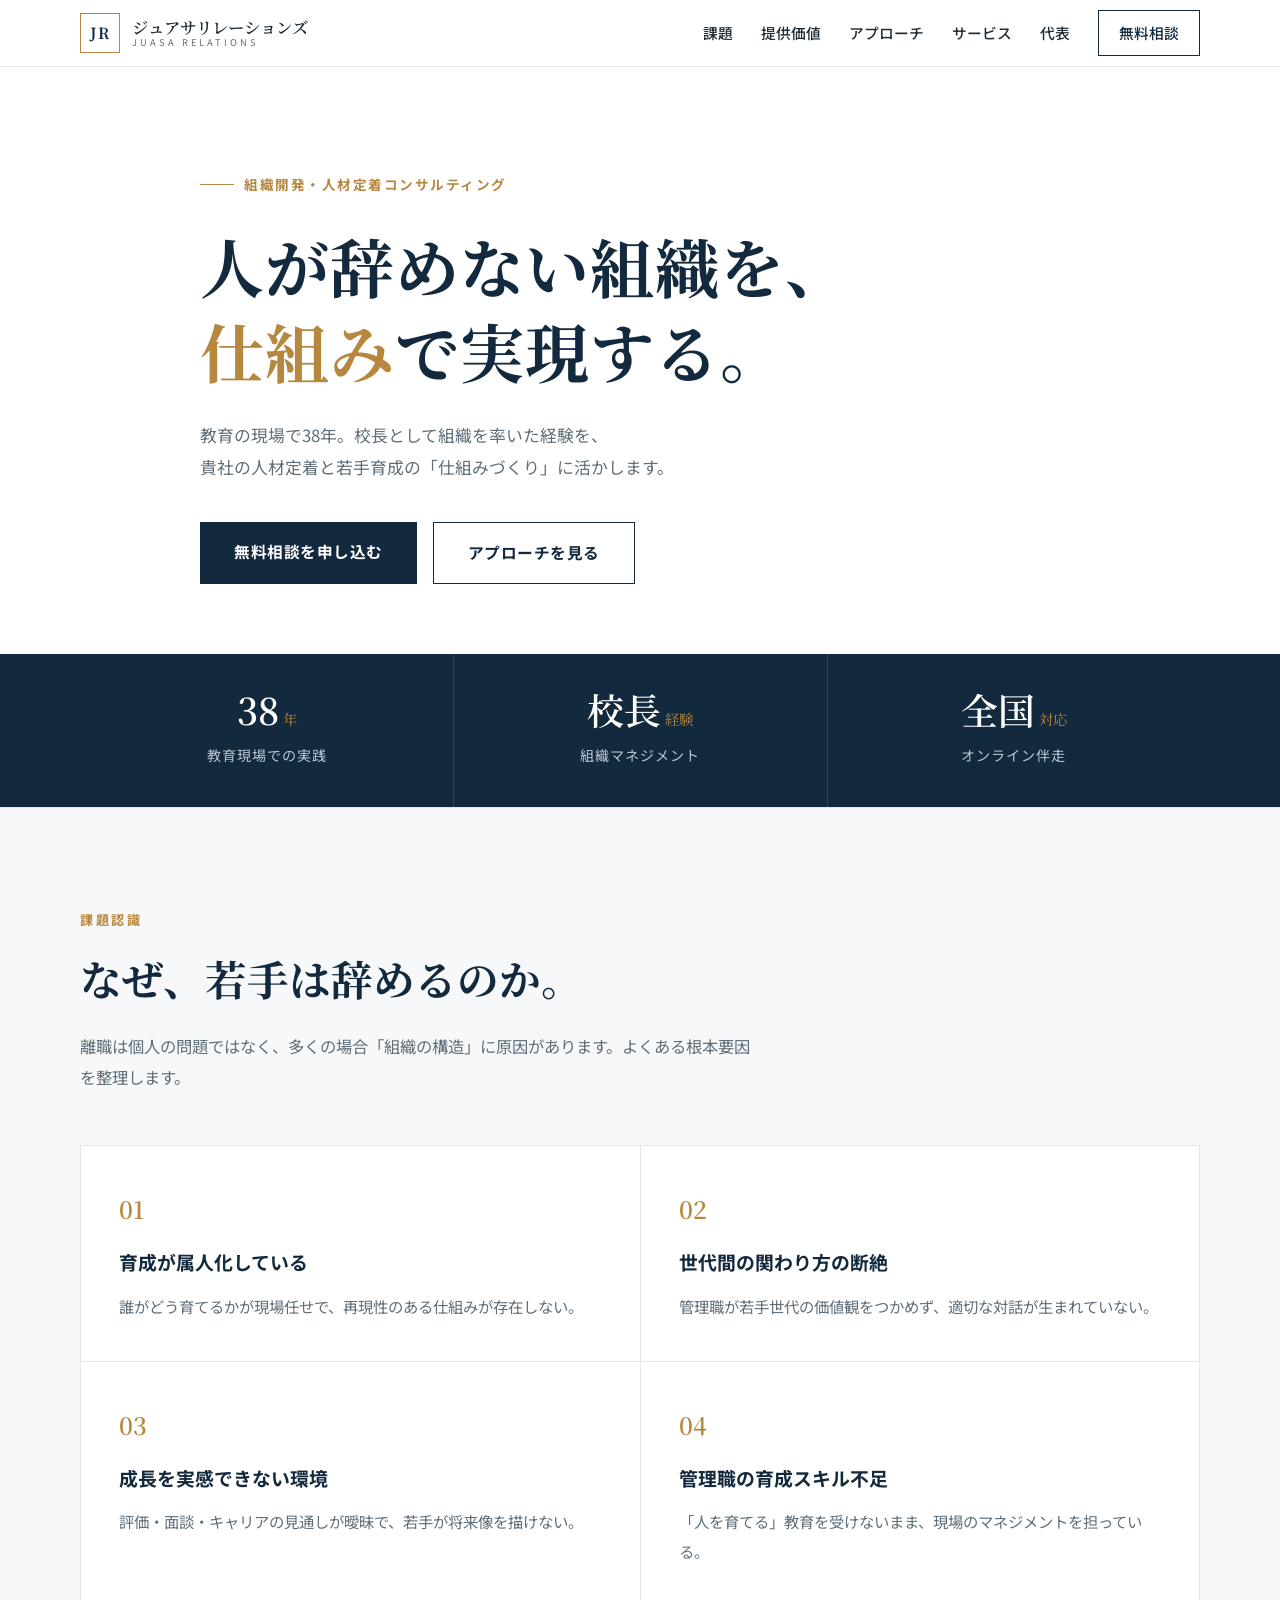
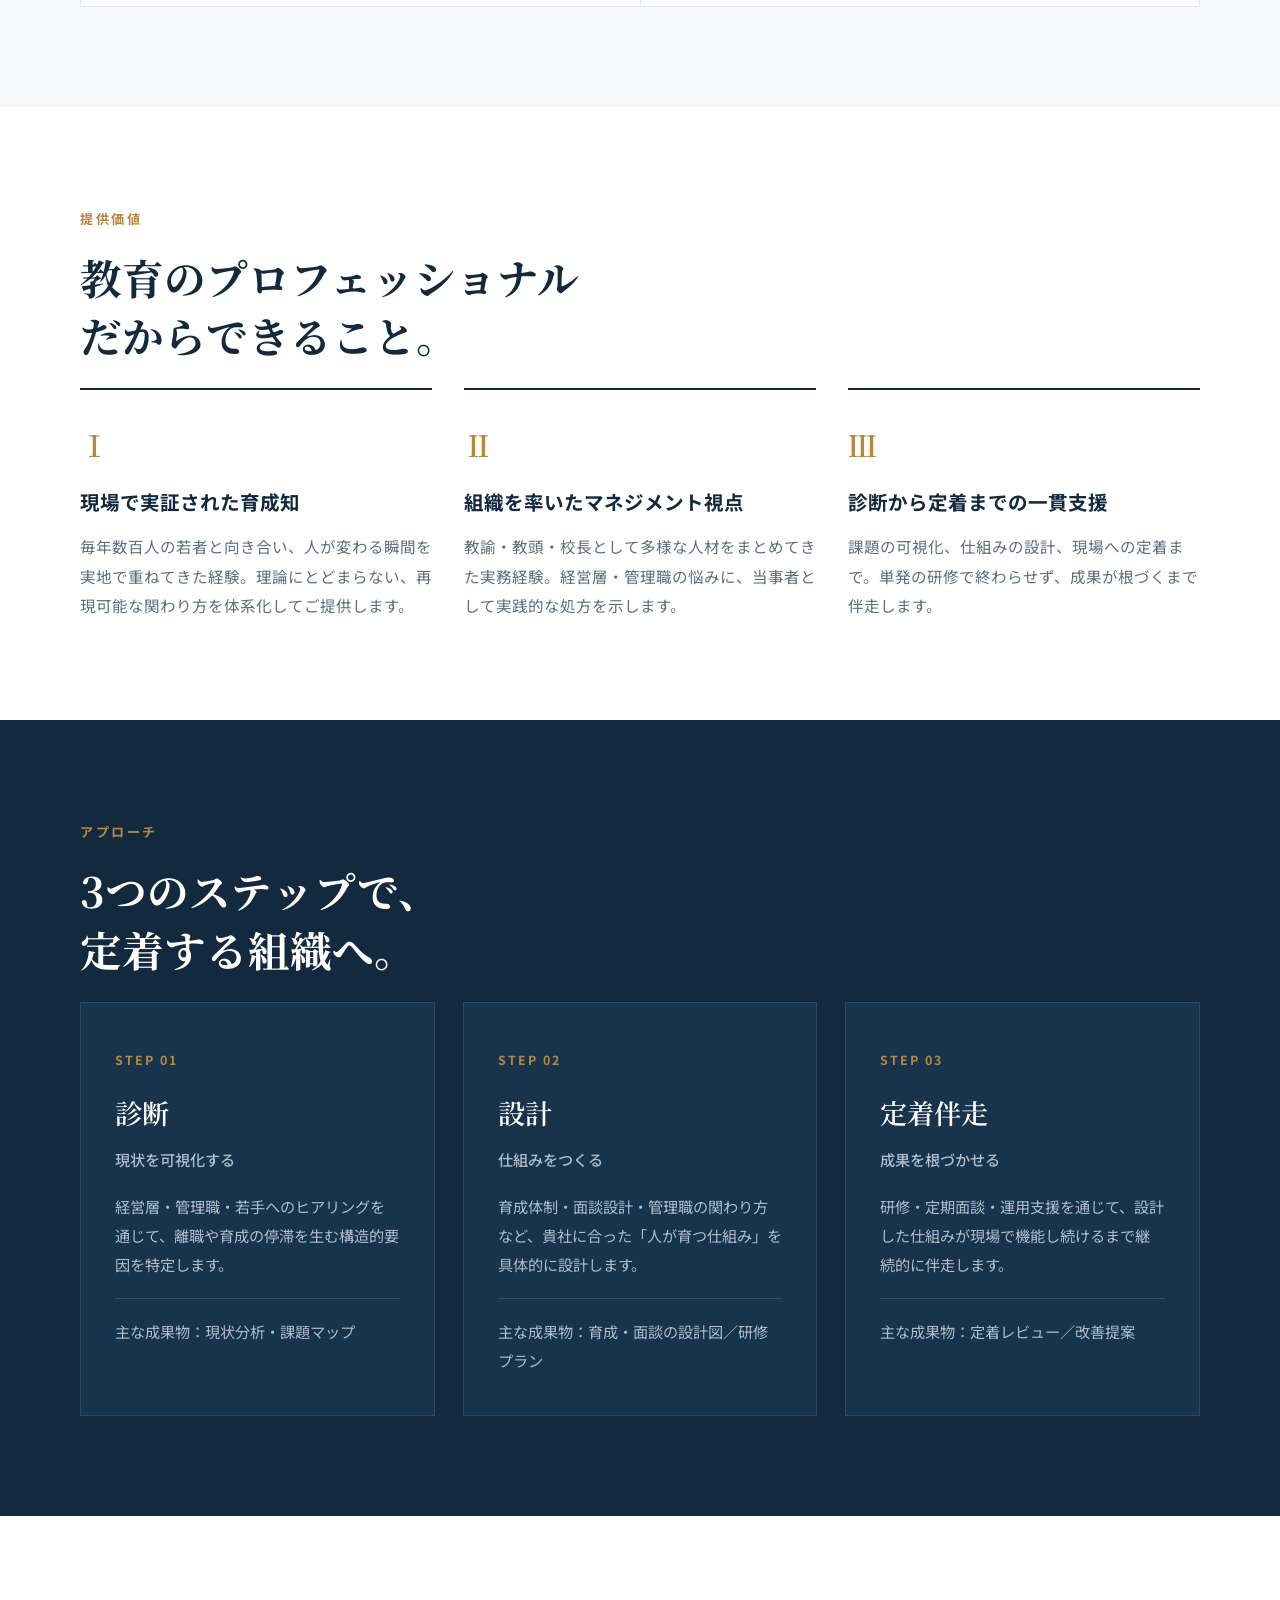
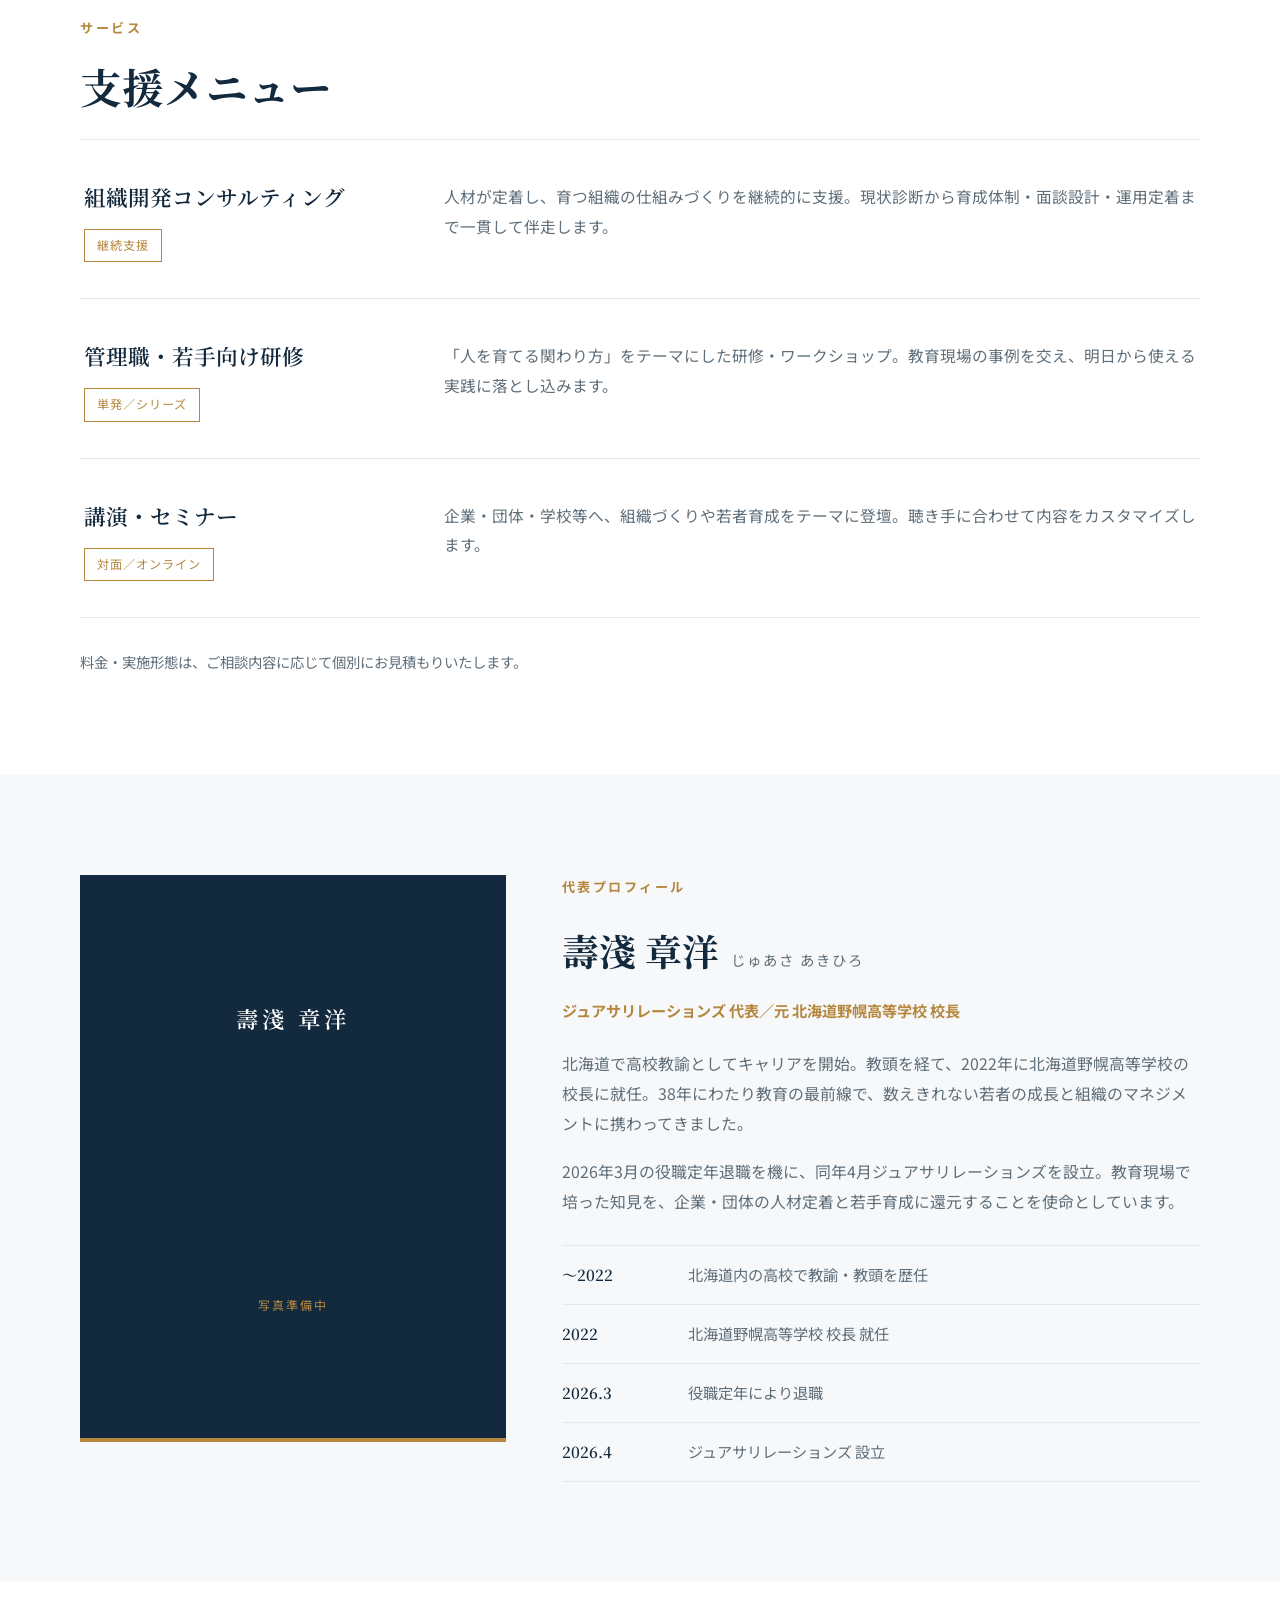
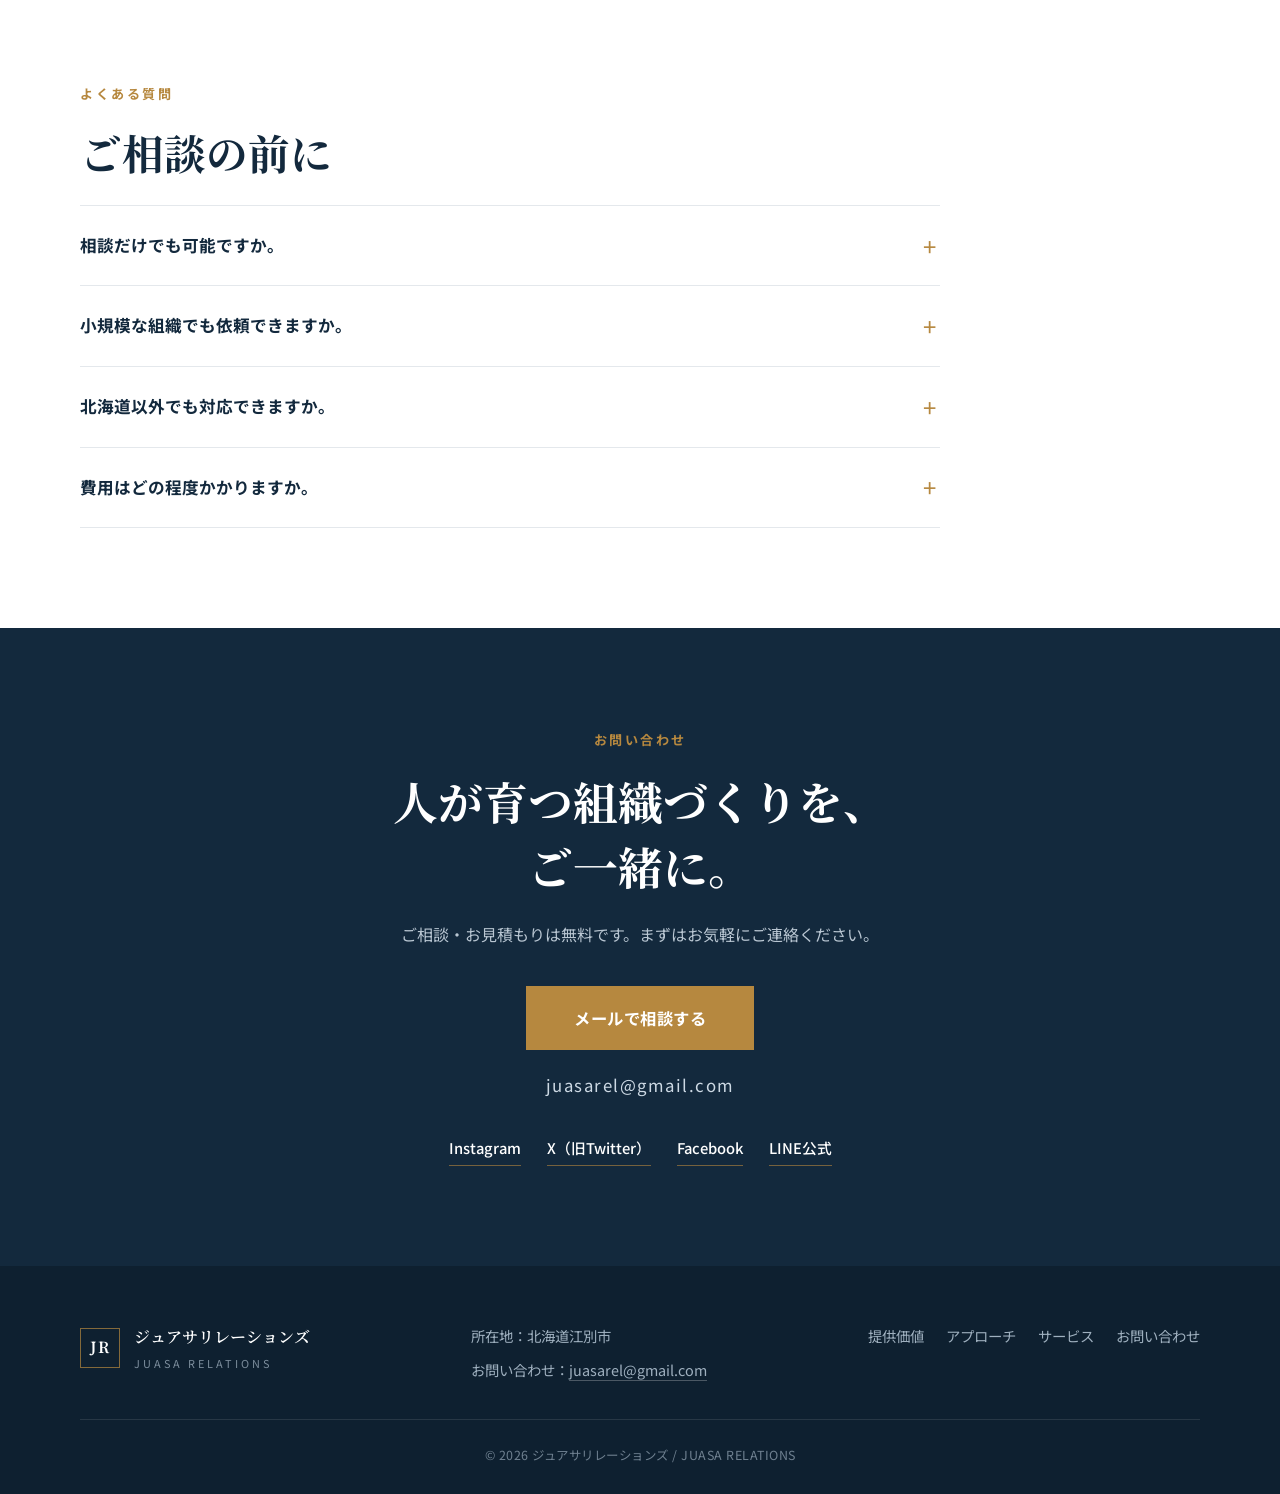
==== index.html @ 2ad58187 "feat: ジュアサリレーションズ コーポレートサイト（プレビュー公開・noindex） Co-Authored-By: Claude Opus 4.7 (1M context) <noreply@a" ====
<!DOCTYPE html>
<html lang="ja">
<head>
<meta charset="UTF-8">
<meta name="viewport" content="width=device-width, initial-scale=1.0">
<meta name="robots" content="noindex, nofollow">
<title>ジュアサリレーションズ｜組織開発・人材定着コンサルティング</title>
<meta name="description" content="北海道江別市のジュアサリレーションズ。元高校校長 壽淺章洋が、教育現場で培った組織マネジメントの知見をもとに、企業の人材定着と若手育成を診断・設計・定着まで一貫して支援します。">
<meta name="theme-color" content="#13293d">

<meta property="og:type" content="website">
<meta property="og:title" content="ジュアサリレーションズ｜組織開発・人材定着コンサルティング">
<meta property="og:description" content="教育現場38年・校長経験をもとに、人が辞めない組織を「仕組み」で実現します。">
<meta property="og:locale" content="ja_JP">
<meta property="og:site_name" content="ジュアサリレーションズ">

<link rel="preconnect" href="https://fonts.googleapis.com">
<link rel="preconnect" href="https://fonts.gstatic.com" crossorigin>
<link href="https://fonts.googleapis.com/css2?family=Noto+Sans+JP:wght@400;500;700&family=Noto+Serif+JP:wght@500;600;700&display=swap" rel="stylesheet">
<link rel="stylesheet" href="css/style.css">

<script type="application/ld+json">
{
  "@context": "https://schema.org",
  "@type": "ProfessionalService",
  "name": "ジュアサリレーションズ",
  "alternateName": "JUASA RELATIONS",
  "description": "元高校校長による組織開発・人材定着コンサルティング",
  "areaServed": "北海道",
  "address": { "@type": "PostalAddress", "addressRegion": "北海道", "addressLocality": "江別市", "addressCountry": "JP" },
  "email": "juasarel@gmail.com",
  "founder": { "@type": "Person", "name": "壽淺 章洋", "jobTitle": "代表", "description": "元北海道野幌高等学校 校長" }
}
</script>
</head>
<body>

<header class="site-header" id="top">
  <div class="container header-inner">
    <a href="#top" class="brand">
      <span class="brand-mark">JR</span>
      <span class="brand-name">ジュアサリレーションズ<small>JUASA RELATIONS</small></span>
    </a>
    <nav class="nav" id="nav">
      <a href="#issue">課題</a>
      <a href="#value">提供価値</a>
      <a href="#approach">アプローチ</a>
      <a href="#service">サービス</a>
      <a href="#profile">代表</a>
      <a href="#contact" class="nav-cta">無料相談</a>
    </nav>
    <button class="nav-toggle" id="navToggle" aria-label="メニューを開く" aria-expanded="false">
      <span></span><span></span><span></span>
    </button>
  </div>
</header>

<main>

  <!-- HERO -->
  <section class="hero">
    <div class="container hero-inner">
      <p class="hero-eyebrow">組織開発・人材定着コンサルティング</p>
      <h1 class="hero-title">人が辞めない組織を、<br><span class="accent">仕組み</span>で実現する。</h1>
      <p class="hero-lead">
        教育の現場で38年。校長として組織を率いた経験を、<br class="pc-br">
        貴社の人材定着と若手育成の「仕組みづくり」に活かします。
      </p>
      <div class="hero-actions">
        <a href="#contact" class="btn btn-primary">無料相談を申し込む</a>
        <a href="#approach" class="btn btn-ghost">アプローチを見る</a>
      </div>
    </div>
    <div class="hero-stats">
      <div class="container hero-stats-inner">
        <div class="stat"><span class="stat-num">38<small>年</small></span><span class="stat-label">教育現場での実践</span></div>
        <div class="stat"><span class="stat-num">校長<small>経験</small></span><span class="stat-label">組織マネジメント</span></div>
        <div class="stat"><span class="stat-num">全国<small>対応</small></span><span class="stat-label">オンライン伴走</span></div>
      </div>
    </div>
  </section>

  <!-- 課題 -->
  <section class="section issue" id="issue">
    <div class="container">
      <p class="section-eyebrow">課題認識</p>
      <h2 class="section-title">なぜ、若手は辞めるのか。</h2>
      <p class="section-intro">離職は個人の問題ではなく、多くの場合「組織の構造」に原因があります。よくある根本要因を整理します。</p>
      <div class="issue-grid">
        <div class="issue-item">
          <span class="issue-no">01</span>
          <h3>育成が属人化している</h3>
          <p>誰がどう育てるかが現場任せで、再現性のある仕組みが存在しない。</p>
        </div>
        <div class="issue-item">
          <span class="issue-no">02</span>
          <h3>世代間の関わり方の断絶</h3>
          <p>管理職が若手世代の価値観をつかめず、適切な対話が生まれていない。</p>
        </div>
        <div class="issue-item">
          <span class="issue-no">03</span>
          <h3>成長を実感できない環境</h3>
          <p>評価・面談・キャリアの見通しが曖昧で、若手が将来像を描けない。</p>
        </div>
        <div class="issue-item">
          <span class="issue-no">04</span>
          <h3>管理職の育成スキル不足</h3>
          <p>「人を育てる」教育を受けないまま、現場のマネジメントを担っている。</p>
        </div>
      </div>
    </div>
  </section>

  <!-- 提供価値 -->
  <section class="section value" id="value">
    <div class="container">
      <p class="section-eyebrow">提供価値</p>
      <h2 class="section-title">教育のプロフェッショナル<br>だからできること。</h2>
      <div class="value-grid">
        <article class="value-card">
          <span class="value-no">Ⅰ</span>
          <h3>現場で実証された育成知</h3>
          <p>毎年数百人の若者と向き合い、人が変わる瞬間を実地で重ねてきた経験。理論にとどまらない、再現可能な関わり方を体系化してご提供します。</p>
        </article>
        <article class="value-card">
          <span class="value-no">Ⅱ</span>
          <h3>組織を率いたマネジメント視点</h3>
          <p>教諭・教頭・校長として多様な人材をまとめてきた実務経験。経営層・管理職の悩みに、当事者として実践的な処方を示します。</p>
        </article>
        <article class="value-card">
          <span class="value-no">Ⅲ</span>
          <h3>診断から定着までの一貫支援</h3>
          <p>課題の可視化、仕組みの設計、現場への定着まで。単発の研修で終わらせず、成果が根づくまで伴走します。</p>
        </article>
      </div>
    </div>
  </section>

  <!-- アプローチ -->
  <section class="section approach" id="approach">
    <div class="container">
      <p class="section-eyebrow light">アプローチ</p>
      <h2 class="section-title light">3つのステップで、<br>定着する組織へ。</h2>
      <div class="approach-grid">
        <article class="phase">
          <span class="phase-tag">STEP 01</span>
          <h3>診断</h3>
          <p class="phase-lead">現状を可視化する</p>
          <p>経営層・管理職・若手へのヒアリングを通じて、離職や育成の停滞を生む構造的要因を特定します。</p>
          <p class="phase-deliver">主な成果物：現状分析・課題マップ</p>
        </article>
        <article class="phase">
          <span class="phase-tag">STEP 02</span>
          <h3>設計</h3>
          <p class="phase-lead">仕組みをつくる</p>
          <p>育成体制・面談設計・管理職の関わり方など、貴社に合った「人が育つ仕組み」を具体的に設計します。</p>
          <p class="phase-deliver">主な成果物：育成・面談の設計図／研修プラン</p>
        </article>
        <article class="phase">
          <span class="phase-tag">STEP 03</span>
          <h3>定着伴走</h3>
          <p class="phase-lead">成果を根づかせる</p>
          <p>研修・定期面談・運用支援を通じて、設計した仕組みが現場で機能し続けるまで継続的に伴走します。</p>
          <p class="phase-deliver">主な成果物：定着レビュー／改善提案</p>
        </article>
      </div>
    </div>
  </section>

  <!-- サービス -->
  <section class="section service" id="service">
    <div class="container">
      <p class="section-eyebrow">サービス</p>
      <h2 class="section-title">支援メニュー</h2>
      <div class="service-list">
        <article class="service-row">
          <div class="service-head"><h3>組織開発コンサルティング</h3><span class="service-meta">継続支援</span></div>
          <p>人材が定着し、育つ組織の仕組みづくりを継続的に支援。現状診断から育成体制・面談設計・運用定着まで一貫して伴走します。</p>
        </article>
        <article class="service-row">
          <div class="service-head"><h3>管理職・若手向け研修</h3><span class="service-meta">単発／シリーズ</span></div>
          <p>「人を育てる関わり方」をテーマにした研修・ワークショップ。教育現場の事例を交え、明日から使える実践に落とし込みます。</p>
        </article>
        <article class="service-row">
          <div class="service-head"><h3>講演・セミナー</h3><span class="service-meta">対面／オンライン</span></div>
          <p>企業・団体・学校等へ、組織づくりや若者育成をテーマに登壇。聴き手に合わせて内容をカスタマイズします。</p>
        </article>
      </div>
      <p class="service-note">料金・実施形態は、ご相談内容に応じて個別にお見積もりいたします。</p>
    </div>
  </section>

  <!-- 代表 -->
  <section class="section profile" id="profile">
    <div class="container profile-inner">
      <figure class="profile-photo">
        <img src="images/juasa-akihiro.jpg" alt="ジュアサリレーションズ代表 壽淺章洋" class="profile-img"
             onerror="this.style.display='none';this.nextElementSibling.style.display='grid';">
        <div class="profile-photo-placeholder" style="display:none;">壽淺 章洋<small>写真準備中</small></div>
      </figure>
      <div class="profile-body">
        <p class="section-eyebrow">代表プロフィール</p>
        <h2 class="profile-name">壽淺 章洋<small>じゅあさ あきひろ</small></h2>
        <p class="profile-role">ジュアサリレーションズ 代表／元 北海道野幌高等学校 校長</p>
        <p class="profile-text">
          北海道で高校教諭としてキャリアを開始。教頭を経て、2022年に北海道野幌高等学校の校長に就任。38年にわたり教育の最前線で、数えきれない若者の成長と組織のマネジメントに携わってきました。
        </p>
        <p class="profile-text">
          2026年3月の役職定年退職を機に、同年4月ジュアサリレーションズを設立。教育現場で培った知見を、企業・団体の人材定着と若手育成に還元することを使命としています。
        </p>
        <dl class="profile-history">
          <div><dt>～2022</dt><dd>北海道内の高校で教諭・教頭を歴任</dd></div>
          <div><dt>2022</dt><dd>北海道野幌高等学校 校長 就任</dd></div>
          <div><dt>2026.3</dt><dd>役職定年により退職</dd></div>
          <div><dt>2026.4</dt><dd>ジュアサリレーションズ 設立</dd></div>
        </dl>
      </div>
    </div>
  </section>

  <!-- FAQ -->
  <section class="section faq" id="faq">
    <div class="container">
      <p class="section-eyebrow">よくある質問</p>
      <h2 class="section-title">ご相談の前に</h2>
      <div class="faq-list">
        <details class="faq-item">
          <summary>相談だけでも可能ですか。</summary>
          <p>はい。初回のご相談は無料です。「何から着手すべきか分からない」段階でも、現状を整理するところからご一緒します。</p>
        </details>
        <details class="faq-item">
          <summary>小規模な組織でも依頼できますか。</summary>
          <p>数名のチームから対応しております。規模に応じて、無理のない進め方をご提案します。</p>
        </details>
        <details class="faq-item">
          <summary>北海道以外でも対応できますか。</summary>
          <p>オンラインで全国に対応しています。研修・講演は対面・オンラインのいずれも可能です。</p>
        </details>
        <details class="faq-item">
          <summary>費用はどの程度かかりますか。</summary>
          <p>ご相談内容・期間により異なるため、ヒアリングのうえ個別にお見積もりいたします。</p>
        </details>
      </div>
    </div>
  </section>

  <!-- CTA -->
  <section class="section contact" id="contact">
    <div class="container contact-inner">
      <p class="section-eyebrow light contact-eyebrow">お問い合わせ</p>
      <h2 class="contact-title">人が育つ組織づくりを、<br>ご一緒に。</h2>
      <p class="contact-lead">ご相談・お見積もりは無料です。まずはお気軽にご連絡ください。</p>
      <a href="mailto:juasarel@gmail.com" class="btn btn-light btn-lg">メールで相談する</a>
      <p class="contact-mail">juasarel@gmail.com</p>
      <div class="contact-sns">
        <a href="https://www.instagram.com/juasarelations/" target="_blank" rel="noopener">Instagram</a>
        <a href="https://x.com/JUASA_Relations" target="_blank" rel="noopener">X（旧Twitter）</a>
        <!-- TODO: Facebook・LINE公式の正式URLを取得して差し替え -->
        <a href="#" rel="noopener">Facebook</a>
        <a href="#" rel="noopener">LINE公式</a>
      </div>
    </div>
  </section>

</main>

<footer class="site-footer">
  <div class="container footer-inner">
    <div class="footer-brand">
      <span class="brand-mark">JR</span>
      <div>
        <p class="footer-name">ジュアサリレーションズ</p>
        <p class="footer-sub">JUASA RELATIONS</p>
      </div>
    </div>
    <div class="footer-meta">
      <p>所在地：北海道江別市</p>
      <p>お問い合わせ：<a href="mailto:juasarel@gmail.com">juasarel@gmail.com</a></p>
    </div>
    <nav class="footer-nav">
      <a href="#value">提供価値</a>
      <a href="#approach">アプローチ</a>
      <a href="#service">サービス</a>
      <a href="#contact">お問い合わせ</a>
    </nav>
  </div>
  <p class="copyright">&copy; 2026 ジュアサリレーションズ / JUASA RELATIONS</p>
</footer>

<a href="#top" class="to-top" id="toTop" aria-label="ページ上部へ戻る">↑</a>

<script src="js/main.js"></script>
</body>
</html>
---- css/style.css ----
:root {
  --navy: #13293d;
  --navy-soft: #1c3a55;
  --gold: #b6883f;
  --gold-soft: #f3ead9;
  --ink: #1f2a33;
  --muted: #5f6e79;
  --line: #e4e8ec;
  --bg-soft: #f6f8fa;
  --white: #ffffff;
  --shadow: 0 18px 48px rgba(19, 41, 61, 0.10);
  --shadow-sm: 0 8px 24px rgba(19, 41, 61, 0.07);
  --max: 1120px;
  --serif: "Noto Serif JP", "Hiragino Mincho ProN", "Yu Mincho", serif;
}

* { box-sizing: border-box; margin: 0; padding: 0; }
html { scroll-behavior: smooth; scroll-padding-top: 74px; }
body {
  font-family: "Noto Sans JP", -apple-system, "Hiragino Kaku Gothic ProN", "Yu Gothic", sans-serif;
  color: var(--ink); background: var(--white); line-height: 1.9;
  -webkit-font-smoothing: antialiased;
}
.container { width: min(var(--max), 100% - 48px); margin-inline: auto; }
a { color: inherit; text-decoration: none; }
.accent { color: var(--gold); }
.pc-br { display: inline; }

/* ---------- Header ---------- */
.site-header {
  position: sticky; top: 0; z-index: 50;
  background: rgba(255,255,255,0.96);
  border-bottom: 1px solid var(--line);
}
.header-inner { display: flex; align-items: center; justify-content: space-between; height: 66px; }
.brand { display: flex; align-items: center; gap: 12px; }
.brand-mark {
  display: grid; place-items: center; width: 40px; height: 40px;
  border: 1px solid var(--gold); color: var(--navy);
  font-family: var(--serif); font-weight: 700; font-size: .95rem; letter-spacing: 1px;
}
.brand-name { font-family: var(--serif); font-weight: 600; font-size: 1.02rem; line-height: 1.25; display: flex; flex-direction: column; }
.brand-name small { font-size: .58rem; color: var(--muted); letter-spacing: 3px; font-weight: 400; font-family: "Noto Sans JP", sans-serif; }
.nav { display: flex; align-items: center; gap: 28px; }
.nav a { font-size: .92rem; font-weight: 500; transition: color .2s; }
.nav a:hover { color: var(--gold); }
.nav-cta { color: var(--navy) !important; border: 1px solid var(--navy); padding: 8px 20px; transition: all .2s; }
.nav-cta:hover { background: var(--navy); color: #fff !important; }

.nav-toggle { display: none; flex-direction: column; gap: 5px; background: none; border: 0; cursor: pointer; padding: 8px; }
.nav-toggle span { width: 24px; height: 2px; background: var(--navy); transition: .25s; }

/* ---------- Buttons ---------- */
.btn { display: inline-block; font-weight: 700; padding: 15px 34px; font-size: .98rem; transition: all .2s; letter-spacing: .5px; }
.btn-primary { background: var(--navy); color: #fff; }
.btn-primary:hover { background: var(--navy-soft); transform: translateY(-2px); }
.btn-ghost { background: transparent; color: var(--navy); border: 1px solid var(--navy); }
.btn-ghost:hover { background: var(--navy); color: #fff; }
.btn-light { background: var(--gold); color: #fff; }
.btn-light:hover { background: #c89a52; transform: translateY(-2px); }
.btn-lg { padding: 17px 48px; font-size: 1.02rem; }

/* ---------- Hero ---------- */
.hero { background: var(--white); padding: 96px 0 0; border-bottom: 1px solid var(--line); }
.hero-inner { max-width: 880px; }
.hero-eyebrow {
  display: inline-flex; align-items: center; gap: 10px;
  color: var(--gold); font-weight: 700; font-size: .85rem; letter-spacing: 1.5px; margin-bottom: 26px;
}
.hero-eyebrow::before { content: ""; width: 34px; height: 1px; background: var(--gold); }
.hero-title {
  font-family: var(--serif); font-weight: 700;
  font-size: clamp(2.3rem, 5.6vw, 4rem); line-height: 1.32; letter-spacing: 1px; color: var(--navy); margin-bottom: 28px;
}
.hero-lead { color: var(--muted); font-size: 1.05rem; margin-bottom: 38px; }
.hero-actions { display: flex; flex-wrap: wrap; gap: 16px; padding-bottom: 70px; }

.hero-stats { background: var(--navy); }
.hero-stats-inner { display: grid; grid-template-columns: repeat(3, 1fr); }
.stat { padding: 38px 24px; text-align: center; color: #fff; border-left: 1px solid rgba(255,255,255,.12); }
.stat:first-child { border-left: 0; }
.stat-num { display: block; font-family: var(--serif); font-size: 2.3rem; font-weight: 600; line-height: 1; margin-bottom: 10px; }
.stat-num small { font-size: .9rem; color: var(--gold); margin-left: 4px; font-weight: 400; }
.stat-label { font-size: .88rem; color: #b9c6d2; letter-spacing: 1px; }

/* ---------- Section base ---------- */
.section { padding: 100px 0; }
.section-eyebrow { color: var(--gold); font-weight: 700; font-size: .82rem; letter-spacing: 2.5px; margin-bottom: 16px; }
.section-eyebrow.light { color: var(--gold); }
.section-title { font-family: var(--serif); font-weight: 700; font-size: clamp(1.7rem, 4vw, 2.6rem); line-height: 1.4; color: var(--navy); margin-bottom: 24px; }
.section-title.light { color: #fff; }
.section-intro { color: var(--muted); font-size: 1.02rem; max-width: 680px; margin-bottom: 52px; }

/* ---------- 課題 ---------- */
.issue { background: var(--bg-soft); }
.issue-grid { display: grid; grid-template-columns: repeat(2, 1fr); gap: 1px; background: var(--line); border: 1px solid var(--line); margin-top: 8px; }
.issue-item { background: #fff; padding: 40px 38px; }
.issue-no { font-family: var(--serif); font-size: 1.5rem; color: var(--gold); font-weight: 600; }
.issue-item h3 { font-size: 1.18rem; color: var(--navy); margin: 12px 0 12px; }
.issue-item p { color: var(--muted); font-size: .96rem; }

/* ---------- 提供価値 ---------- */
.value-grid { display: grid; grid-template-columns: repeat(3, 1fr); gap: 32px; margin-top: 12px; }
.value-card { padding-top: 28px; border-top: 2px solid var(--navy); }
.value-no { font-family: var(--serif); font-size: 1.8rem; font-weight: 600; color: var(--gold); }
.value-card h3 { font-size: 1.22rem; color: var(--navy); margin: 14px 0 16px; line-height: 1.5; }
.value-card p { color: var(--muted); font-size: .97rem; }

/* ---------- アプローチ ---------- */
.approach { background: var(--navy); color: #fff; }
.approach-grid { display: grid; grid-template-columns: repeat(3, 1fr); gap: 28px; margin-top: 12px; }
.phase { background: #18334c; border: 1px solid rgba(255,255,255,.10); padding: 40px 34px; position: relative; }
.phase-tag { font-size: .78rem; letter-spacing: 2px; color: var(--gold); font-weight: 700; }
.phase h3 { font-family: var(--serif); font-size: 1.7rem; font-weight: 600; margin: 14px 0 6px; }
.phase-lead { color: #cdd9e4; font-weight: 500; margin-bottom: 18px; }
.phase p { color: #aebccb; font-size: .95rem; }
.phase-deliver { margin-top: 20px; padding-top: 18px; border-top: 1px solid rgba(255,255,255,.12); font-size: .85rem; color: var(--gold); }

/* ---------- サービス ---------- */
.service-list { border-top: 1px solid var(--line); margin-top: 8px; }
.service-row { padding: 36px 4px; border-bottom: 1px solid var(--line); display: grid; grid-template-columns: 320px 1fr; gap: 40px; align-items: start; }
.service-head { display: flex; flex-direction: column; gap: 12px; }
.service-head h3 { font-family: var(--serif); font-size: 1.35rem; color: var(--navy); font-weight: 600; }
.service-meta { align-self: flex-start; font-size: .76rem; letter-spacing: 1px; color: var(--gold); border: 1px solid var(--gold); padding: 4px 12px; }
.service-row p { color: var(--muted); font-size: .98rem; padding-top: 6px; }
.service-note { margin-top: 30px; font-size: .9rem; color: var(--muted); }

/* ---------- 代表 ---------- */
.profile { background: var(--bg-soft); }
.profile-inner { display: grid; grid-template-columns: .8fr 1.2fr; gap: 56px; align-items: start; }
.profile-photo { margin: 0; position: relative; }
.profile-img {
  display: block; width: 100%; aspect-ratio: 3 / 4; object-fit: cover;
  border-bottom: 4px solid var(--gold); box-shadow: var(--shadow);
}
.profile-photo-placeholder {
  aspect-ratio: 3 / 4; background: var(--navy); color: #fff;
  display: grid; place-items: center; gap: 10px; text-align: center;
  font-family: var(--serif); font-size: 1.4rem; font-weight: 600; letter-spacing: 4px;
  border-bottom: 4px solid var(--gold);
}
.profile-photo-placeholder small { font-family: "Noto Sans JP", sans-serif; font-size: .75rem; letter-spacing: 2px; color: var(--gold); font-weight: 400; }
.profile-name { font-family: var(--serif); font-size: clamp(1.7rem, 4vw, 2.3rem); color: var(--navy); font-weight: 700; margin-bottom: 10px; }
.profile-name small { font-size: .9rem; color: var(--muted); font-weight: 400; letter-spacing: 2px; margin-left: 12px; font-family: "Noto Sans JP", sans-serif; }
.profile-role { color: var(--gold); font-weight: 700; font-size: .95rem; margin-bottom: 24px; }
.profile-text { color: var(--muted); font-size: .99rem; margin-bottom: 18px; }
.profile-history { display: grid; gap: 0; margin-top: 28px; border-top: 1px solid var(--line); }
.profile-history div { display: grid; grid-template-columns: 110px 1fr; gap: 16px; align-items: baseline; padding: 14px 0; border-bottom: 1px solid var(--line); }
.profile-history dt { font-family: var(--serif); font-weight: 600; color: var(--navy); font-size: .95rem; }
.profile-history dd { color: var(--muted); font-size: .95rem; }

/* ---------- FAQ ---------- */
.faq-list { border-top: 1px solid var(--line); max-width: 860px; }
.faq-item { border-bottom: 1px solid var(--line); }
.faq-item summary { cursor: pointer; font-weight: 700; font-size: 1.04rem; color: var(--navy); padding: 24px 40px 24px 0; list-style: none; position: relative; }
.faq-item summary::-webkit-details-marker { display: none; }
.faq-item summary::after { content: "+"; position: absolute; right: 4px; top: 50%; transform: translateY(-50%); color: var(--gold); font-size: 1.5rem; font-weight: 400; }
.faq-item[open] summary::after { content: "−"; }
.faq-item p { color: var(--muted); font-size: .96rem; padding: 0 0 26px; }

/* ---------- CTA ---------- */
.contact { background: var(--navy); color: #fff; text-align: center; }
.contact-eyebrow { color: var(--gold); }
.contact-title { font-family: var(--serif); font-size: clamp(1.8rem, 4.5vw, 2.8rem); font-weight: 700; line-height: 1.45; margin-bottom: 20px; }
.contact-lead { color: #b9c6d2; margin-bottom: 36px; }
.contact-mail { margin-top: 20px; font-size: 1.05rem; letter-spacing: 1.5px; color: #cdd9e4; }
.contact-sns { display: flex; justify-content: center; flex-wrap: wrap; gap: 26px; margin-top: 32px; }
.contact-sns a { color: #fff; font-weight: 500; font-size: .92rem; border-bottom: 1px solid rgba(182,136,63,.6); padding-bottom: 3px; transition: opacity .2s; }
.contact-sns a:hover { opacity: .65; }

/* ---------- Footer ---------- */
.site-footer { background: #0e2030; color: #9fb0bf; padding: 56px 0 26px; }
.footer-inner { display: flex; flex-wrap: wrap; gap: 36px; justify-content: space-between; align-items: flex-start; padding-bottom: 30px; border-bottom: 1px solid rgba(255,255,255,.10); }
.footer-brand { display: flex; align-items: center; gap: 14px; }
.footer-brand .brand-mark { border-color: rgba(182,136,63,.7); color: #fff; }
.footer-name { font-family: var(--serif); font-weight: 600; color: #fff; }
.footer-sub { font-size: .68rem; letter-spacing: 3px; color: #7c8d9c; }
.footer-meta p { font-size: .9rem; margin-bottom: 6px; }
.footer-meta a { color: #9fb0bf; border-bottom: 1px solid rgba(255,255,255,.25); }
.footer-nav { display: flex; flex-wrap: wrap; gap: 22px; }
.footer-nav a { font-size: .9rem; transition: color .2s; }
.footer-nav a:hover { color: #fff; }
.copyright { text-align: center; font-size: .78rem; color: #6f8090; margin-top: 24px; letter-spacing: .5px; }

/* ---------- To top ---------- */
.to-top { position: fixed; right: 22px; bottom: 22px; width: 46px; height: 46px; background: var(--navy); color: #fff; display: grid; place-items: center; font-size: 1.2rem; box-shadow: var(--shadow); opacity: 0; pointer-events: none; transition: opacity .3s, transform .2s; z-index: 40; }
.to-top.show { opacity: 1; pointer-events: auto; }
.to-top:hover { background: var(--gold); transform: translateY(-3px); }

/* ---------- Responsive ---------- */
@media (max-width: 900px) {
  .value-grid, .approach-grid { grid-template-columns: 1fr; }
  .profile-inner { grid-template-columns: 1fr; gap: 36px; }
  .profile-photo { max-width: 300px; }
  .service-row { grid-template-columns: 1fr; gap: 16px; }
}
@media (max-width: 720px) {
  .nav {
    position: fixed; inset: 66px 0 auto 0; flex-direction: column; align-items: stretch; gap: 0;
    background: #fff; border-bottom: 1px solid var(--line); padding: 8px 24px 20px; box-shadow: var(--shadow);
    transform: translateY(-130%); transition: transform .3s; visibility: hidden;
  }
  .nav.open { transform: translateY(0); visibility: visible; }
  .nav a { padding: 15px 0; border-bottom: 1px solid var(--line); }
  .nav-cta { text-align: center; margin-top: 12px; border-bottom: 0 !important; }
  .nav-toggle { display: flex; }
  .nav-toggle.open span:nth-child(1) { transform: translateY(7px) rotate(45deg); }
  .nav-toggle.open span:nth-child(2) { opacity: 0; }
  .nav-toggle.open span:nth-child(3) { transform: translateY(-7px) rotate(-45deg); }
  .section { padding: 64px 0; }
  .hero { padding-top: 64px; }
  .hero-actions { padding-bottom: 52px; }
  .pc-br { display: none; }
  .issue-grid { grid-template-columns: 1fr; }
  .hero-stats-inner { grid-template-columns: 1fr; }
  .stat { border-left: 0; border-top: 1px solid rgba(255,255,255,.12); padding: 26px; }
  .stat:first-child { border-top: 0; }
}
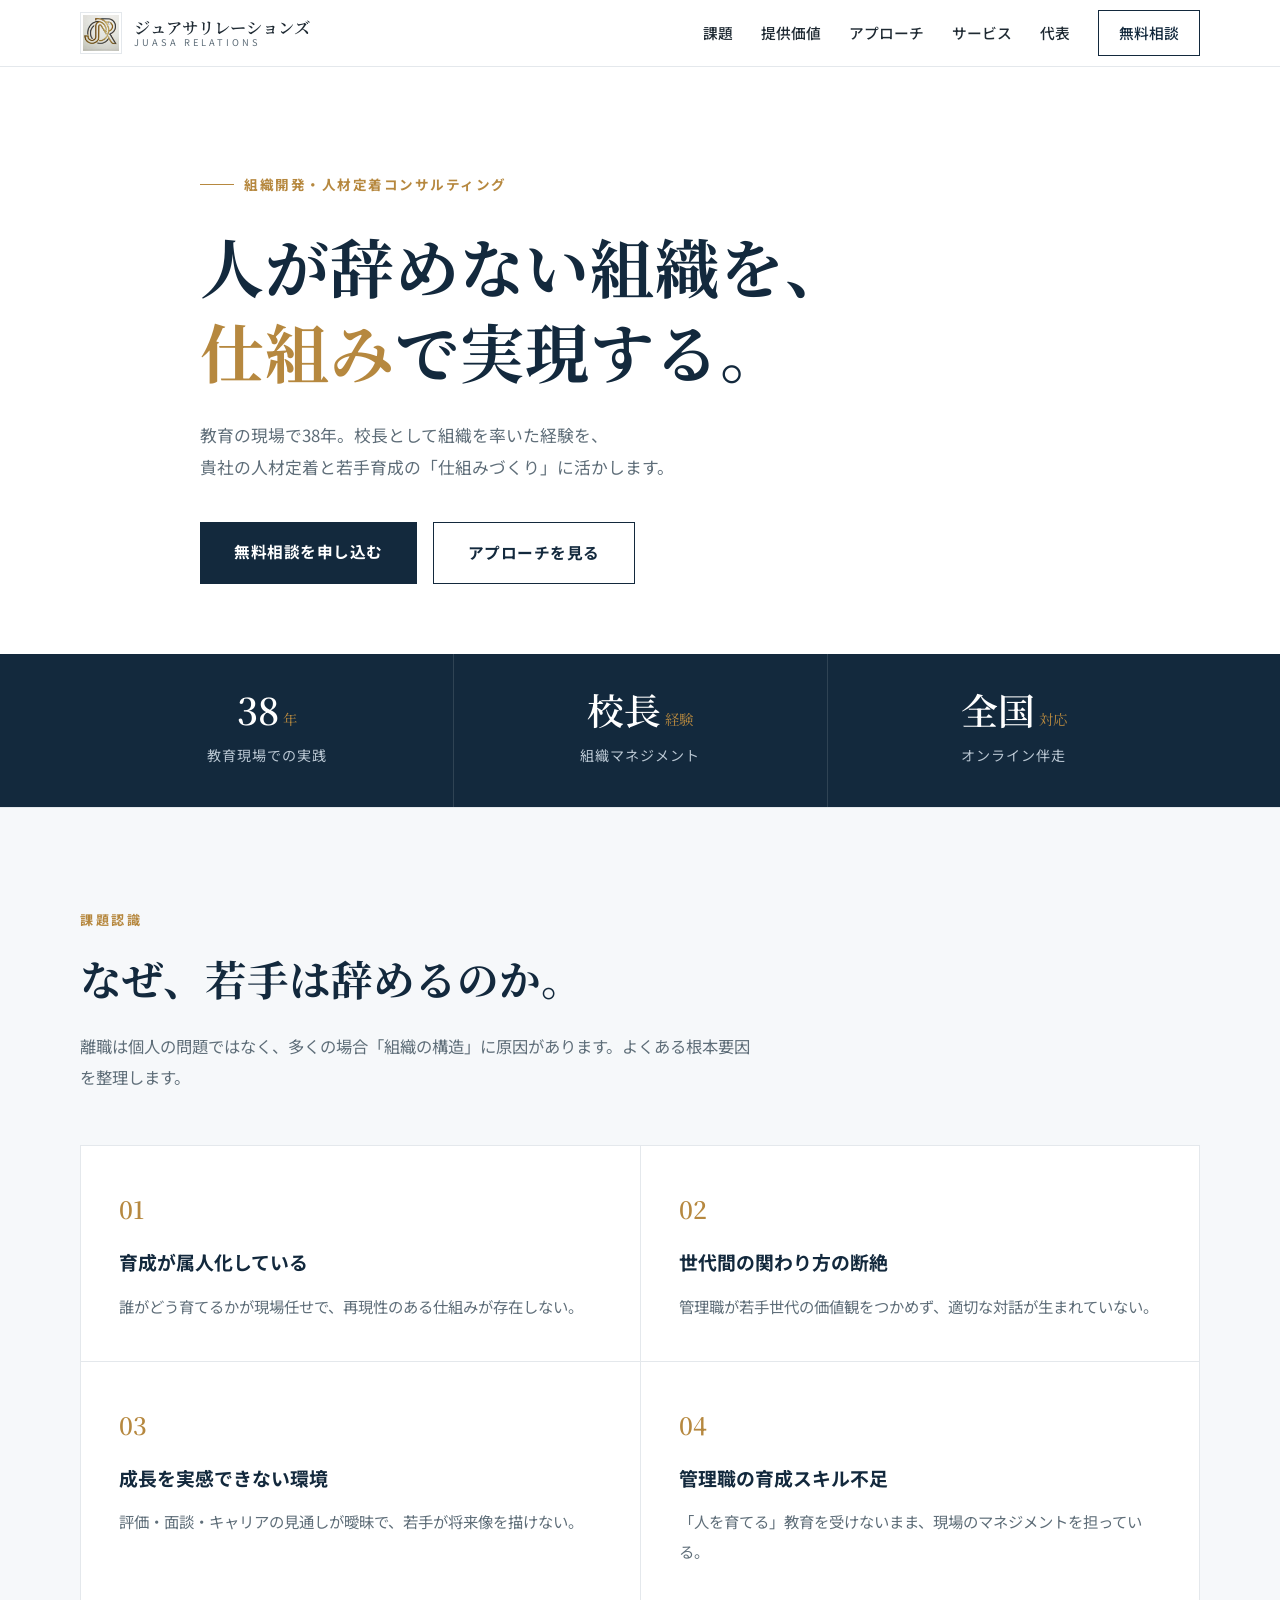
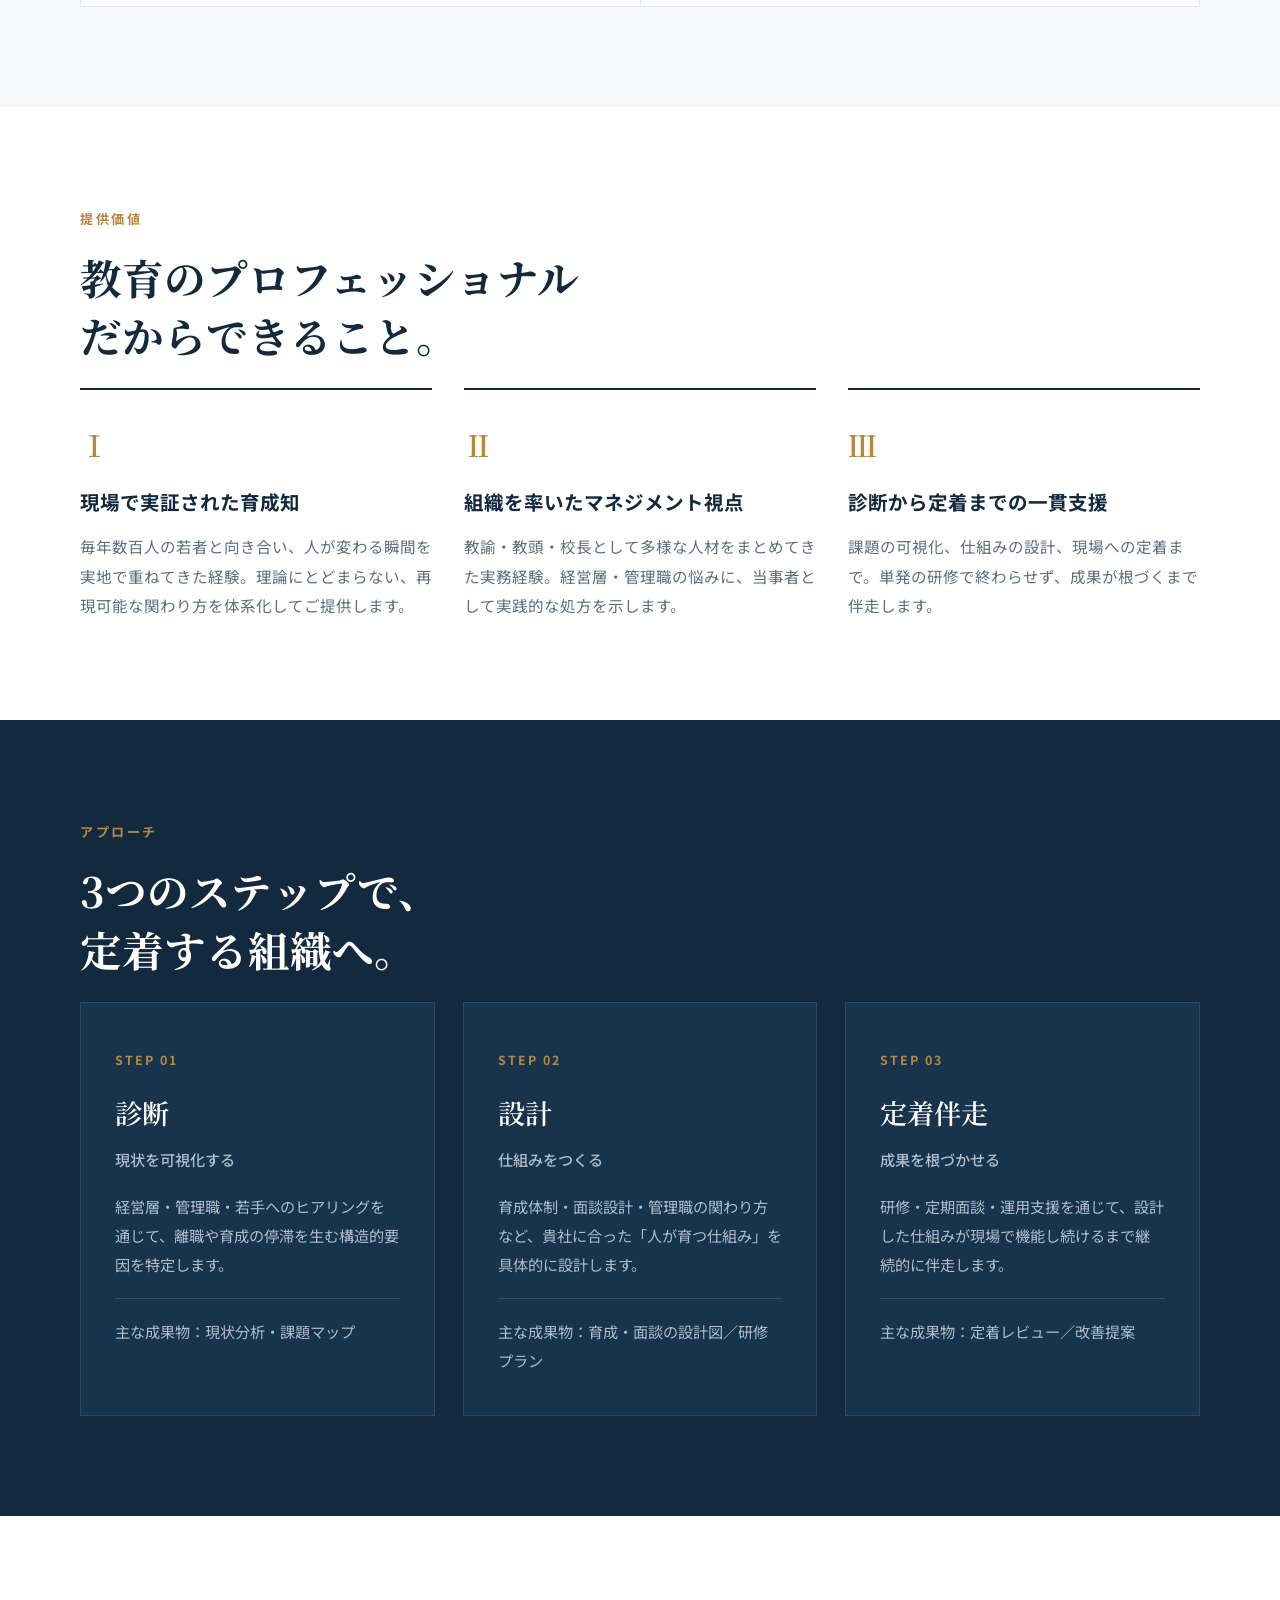
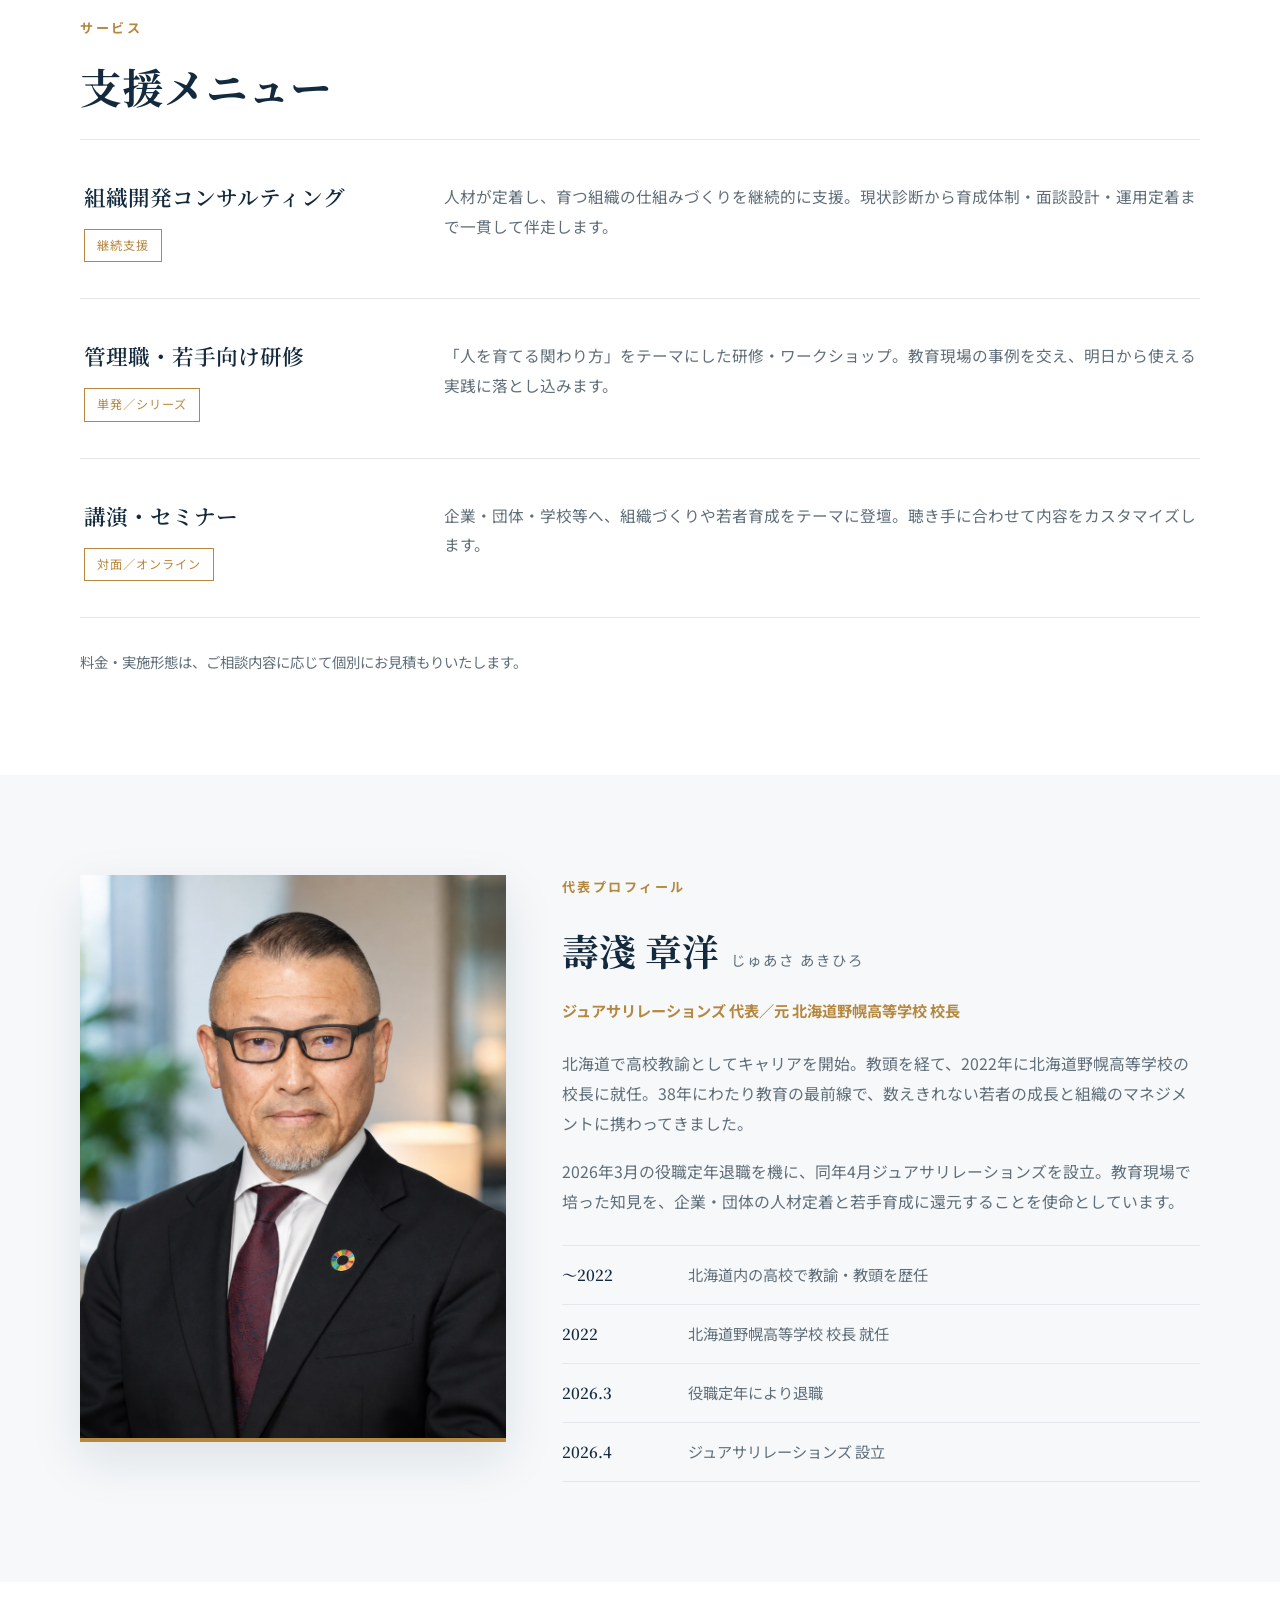
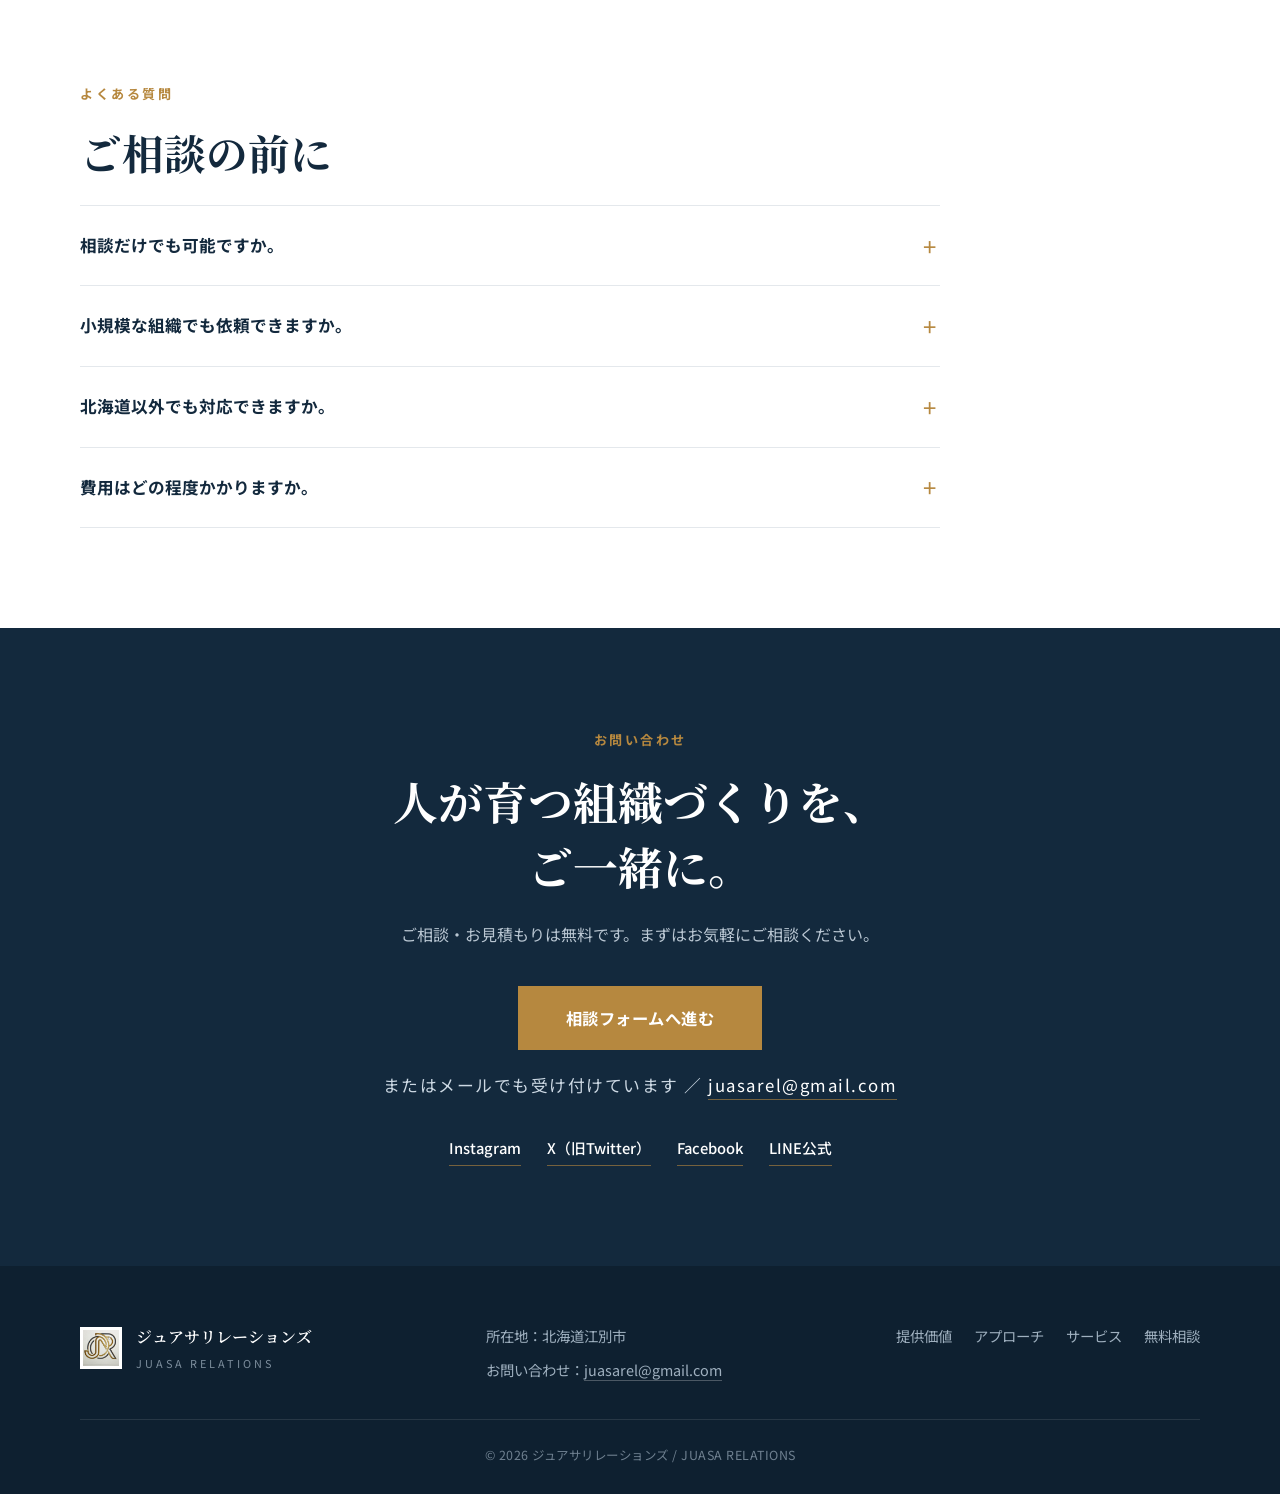
==== commit f2e305ec: "feat: 相談フォームページ追加・ロゴ反映・ローディング/スクロール演出を追加 - contact.html（無料相談フォーム・mailto送信）を新規追加し各CTAを遷移化 - 会社ロゴ(imag" ====
--- a/index.html
+++ b/index.html
@@ -18,6 +18,7 @@
 <link rel="preconnect" href="https://fonts.gstatic.com" crossorigin>
 <link href="https://fonts.googleapis.com/css2?family=Noto+Sans+JP:wght@400;500;700&family=Noto+Serif+JP:wght@500;600;700&display=swap" rel="stylesheet">
 <link rel="stylesheet" href="css/style.css">
+<script>document.documentElement.classList.add("has-js");</script>
 
 <script type="application/ld+json">
 {
@@ -35,10 +36,20 @@
 </head>
 <body>
 
+<!-- Preloader -->
+<div class="preloader" id="preloader" aria-hidden="true">
+  <div class="preloader-inner">
+    <img src="images/logo.jpg" alt="" class="preloader-mark">
+    <span class="preloader-name">ジュアサリレーションズ</span>
+    <span class="preloader-sub">JUASA RELATIONS</span>
+    <span class="preloader-bar"></span>
+  </div>
+</div>
+
 <header class="site-header" id="top">
   <div class="container header-inner">
     <a href="#top" class="brand">
-      <span class="brand-mark">JR</span>
+      <img src="images/logo.jpg" alt="ジュアサリレーションズ" class="brand-logo">
       <span class="brand-name">ジュアサリレーションズ<small>JUASA RELATIONS</small></span>
     </a>
     <nav class="nav" id="nav">
@@ -47,7 +58,7 @@
       <a href="#approach">アプローチ</a>
       <a href="#service">サービス</a>
       <a href="#profile">代表</a>
-      <a href="#contact" class="nav-cta">無料相談</a>
+      <a href="contact.html" class="nav-cta">無料相談</a>
     </nav>
     <button class="nav-toggle" id="navToggle" aria-label="メニューを開く" aria-expanded="false">
       <span></span><span></span><span></span>
@@ -67,12 +78,12 @@
         貴社の人材定着と若手育成の「仕組みづくり」に活かします。
       </p>
       <div class="hero-actions">
-        <a href="#contact" class="btn btn-primary">無料相談を申し込む</a>
+        <a href="contact.html" class="btn btn-primary">無料相談を申し込む</a>
         <a href="#approach" class="btn btn-ghost">アプローチを見る</a>
       </div>
     </div>
     <div class="hero-stats">
-      <div class="container hero-stats-inner">
+      <div class="container hero-stats-inner reveal-group">
         <div class="stat"><span class="stat-num">38<small>年</small></span><span class="stat-label">教育現場での実践</span></div>
         <div class="stat"><span class="stat-num">校長<small>経験</small></span><span class="stat-label">組織マネジメント</span></div>
         <div class="stat"><span class="stat-num">全国<small>対応</small></span><span class="stat-label">オンライン伴走</span></div>
@@ -83,10 +94,10 @@
   <!-- 課題 -->
   <section class="section issue" id="issue">
     <div class="container">
-      <p class="section-eyebrow">課題認識</p>
-      <h2 class="section-title">なぜ、若手は辞めるのか。</h2>
-      <p class="section-intro">離職は個人の問題ではなく、多くの場合「組織の構造」に原因があります。よくある根本要因を整理します。</p>
-      <div class="issue-grid">
+      <p class="section-eyebrow reveal">課題認識</p>
+      <h2 class="section-title reveal">なぜ、若手は辞めるのか。</h2>
+      <p class="section-intro reveal">離職は個人の問題ではなく、多くの場合「組織の構造」に原因があります。よくある根本要因を整理します。</p>
+      <div class="issue-grid reveal-group">
         <div class="issue-item">
           <span class="issue-no">01</span>
           <h3>育成が属人化している</h3>
@@ -114,9 +125,9 @@
   <!-- 提供価値 -->
   <section class="section value" id="value">
     <div class="container">
-      <p class="section-eyebrow">提供価値</p>
-      <h2 class="section-title">教育のプロフェッショナル<br>だからできること。</h2>
-      <div class="value-grid">
+      <p class="section-eyebrow reveal">提供価値</p>
+      <h2 class="section-title reveal">教育のプロフェッショナル<br>だからできること。</h2>
+      <div class="value-grid reveal-group">
         <article class="value-card">
           <span class="value-no">Ⅰ</span>
           <h3>現場で実証された育成知</h3>
@@ -139,9 +150,9 @@
   <!-- アプローチ -->
   <section class="section approach" id="approach">
     <div class="container">
-      <p class="section-eyebrow light">アプローチ</p>
-      <h2 class="section-title light">3つのステップで、<br>定着する組織へ。</h2>
-      <div class="approach-grid">
+      <p class="section-eyebrow light reveal">アプローチ</p>
+      <h2 class="section-title light reveal">3つのステップで、<br>定着する組織へ。</h2>
+      <div class="approach-grid reveal-group">
         <article class="phase">
           <span class="phase-tag">STEP 01</span>
           <h3>診断</h3>
@@ -170,9 +181,9 @@
   <!-- サービス -->
   <section class="section service" id="service">
     <div class="container">
-      <p class="section-eyebrow">サービス</p>
-      <h2 class="section-title">支援メニュー</h2>
-      <div class="service-list">
+      <p class="section-eyebrow reveal">サービス</p>
+      <h2 class="section-title reveal">支援メニュー</h2>
+      <div class="service-list reveal-group">
         <article class="service-row">
           <div class="service-head"><h3>組織開発コンサルティング</h3><span class="service-meta">継続支援</span></div>
           <p>人材が定着し、育つ組織の仕組みづくりを継続的に支援。現状診断から育成体制・面談設計・運用定着まで一貫して伴走します。</p>
@@ -186,19 +197,19 @@
           <p>企業・団体・学校等へ、組織づくりや若者育成をテーマに登壇。聴き手に合わせて内容をカスタマイズします。</p>
         </article>
       </div>
-      <p class="service-note">料金・実施形態は、ご相談内容に応じて個別にお見積もりいたします。</p>
+      <p class="service-note reveal">料金・実施形態は、ご相談内容に応じて個別にお見積もりいたします。</p>
     </div>
   </section>
 
   <!-- 代表 -->
   <section class="section profile" id="profile">
     <div class="container profile-inner">
-      <figure class="profile-photo">
+      <figure class="profile-photo reveal">
         <img src="images/juasa-akihiro.jpg" alt="ジュアサリレーションズ代表 壽淺章洋" class="profile-img"
              onerror="this.style.display='none';this.nextElementSibling.style.display='grid';">
         <div class="profile-photo-placeholder" style="display:none;">壽淺 章洋<small>写真準備中</small></div>
       </figure>
-      <div class="profile-body">
+      <div class="profile-body reveal">
         <p class="section-eyebrow">代表プロフィール</p>
         <h2 class="profile-name">壽淺 章洋<small>じゅあさ あきひろ</small></h2>
         <p class="profile-role">ジュアサリレーションズ 代表／元 北海道野幌高等学校 校長</p>
@@ -221,9 +232,9 @@
   <!-- FAQ -->
   <section class="section faq" id="faq">
     <div class="container">
-      <p class="section-eyebrow">よくある質問</p>
-      <h2 class="section-title">ご相談の前に</h2>
-      <div class="faq-list">
+      <p class="section-eyebrow reveal">よくある質問</p>
+      <h2 class="section-title reveal">ご相談の前に</h2>
+      <div class="faq-list reveal-group">
         <details class="faq-item">
           <summary>相談だけでも可能ですか。</summary>
           <p>はい。初回のご相談は無料です。「何から着手すべきか分からない」段階でも、現状を整理するところからご一緒します。</p>
@@ -247,12 +258,14 @@
   <!-- CTA -->
   <section class="section contact" id="contact">
     <div class="container contact-inner">
-      <p class="section-eyebrow light contact-eyebrow">お問い合わせ</p>
-      <h2 class="contact-title">人が育つ組織づくりを、<br>ご一緒に。</h2>
-      <p class="contact-lead">ご相談・お見積もりは無料です。まずはお気軽にご連絡ください。</p>
-      <a href="mailto:juasarel@gmail.com" class="btn btn-light btn-lg">メールで相談する</a>
-      <p class="contact-mail">juasarel@gmail.com</p>
-      <div class="contact-sns">
+      <p class="section-eyebrow light contact-eyebrow reveal">お問い合わせ</p>
+      <h2 class="contact-title reveal">人が育つ組織づくりを、<br>ご一緒に。</h2>
+      <p class="contact-lead reveal">ご相談・お見積もりは無料です。まずはお気軽にご相談ください。</p>
+      <div class="contact-actions reveal">
+        <a href="contact.html" class="btn btn-light btn-lg">相談フォームへ進む</a>
+      </div>
+      <p class="contact-mail reveal">またはメールでも受け付けています ／ <a href="mailto:juasarel@gmail.com">juasarel@gmail.com</a></p>
+      <div class="contact-sns reveal">
         <a href="https://www.instagram.com/juasarelations/" target="_blank" rel="noopener">Instagram</a>
         <a href="https://x.com/JUASA_Relations" target="_blank" rel="noopener">X（旧Twitter）</a>
         <!-- TODO: Facebook・LINE公式の正式URLを取得して差し替え -->
@@ -267,7 +280,7 @@
 <footer class="site-footer">
   <div class="container footer-inner">
     <div class="footer-brand">
-      <span class="brand-mark">JR</span>
+      <img src="images/logo.jpg" alt="ジュアサリレーションズ" class="brand-logo">
       <div>
         <p class="footer-name">ジュアサリレーションズ</p>
         <p class="footer-sub">JUASA RELATIONS</p>
@@ -281,7 +294,7 @@
       <a href="#value">提供価値</a>
       <a href="#approach">アプローチ</a>
       <a href="#service">サービス</a>
-      <a href="#contact">お問い合わせ</a>
+      <a href="contact.html">無料相談</a>
     </nav>
   </div>
   <p class="copyright">&copy; 2026 ジュアサリレーションズ / JUASA RELATIONS</p>
--- a/css/style.css
+++ b/css/style.css
@@ -216,3 +216,144 @@
   .stat { border-left: 0; border-top: 1px solid rgba(255,255,255,.12); padding: 26px; }
   .stat:first-child { border-top: 0; }
 }
+
+/* ============================================================
+   Enhancements: logo / preloader / motion / form
+   ============================================================ */
+
+/* ---------- Brand logo ---------- */
+.brand-logo { width: 42px; height: 42px; object-fit: contain; display: block; background: #fff; border: 1px solid var(--line); padding: 2px; }
+.footer-brand .brand-logo { background: #fff; border-color: rgba(255,255,255,.18); }
+
+/* ---------- Preloader ---------- */
+.preloader {
+  position: fixed; inset: 0; z-index: 200; background: var(--navy);
+  display: grid; place-items: center;
+  transition: opacity .7s ease, visibility .7s ease;
+}
+.preloader.hide { opacity: 0; visibility: hidden; }
+.preloader-inner { display: flex; flex-direction: column; align-items: center; }
+.preloader-mark {
+  width: 96px; height: 96px; object-fit: contain; background: #fff; padding: 8px;
+  opacity: 0; transform: scale(.86); animation: plMark .9s cubic-bezier(.16,.7,.3,1) forwards;
+}
+.preloader-name {
+  font-family: var(--serif); font-weight: 600; color: #fff; font-size: 1.15rem; letter-spacing: 3px;
+  margin-top: 22px; opacity: 0; animation: plUp .7s ease .35s forwards;
+}
+.preloader-sub {
+  font-size: .62rem; letter-spacing: 5px; color: var(--gold); margin-top: 8px;
+  opacity: 0; animation: plUp .7s ease .5s forwards;
+}
+.preloader-bar {
+  width: 0; height: 2px; background: var(--gold); margin-top: 22px;
+  animation: plBar 1.1s cubic-bezier(.6,0,.2,1) .35s forwards;
+}
+@keyframes plMark { to { opacity: 1; transform: none; } }
+@keyframes plUp { from { opacity: 0; transform: translateY(10px); } to { opacity: 1; transform: none; } }
+@keyframes plBar { to { width: 132px; } }
+
+/* ---------- Hero entrance ---------- */
+.has-js .hero-eyebrow,
+.has-js .hero-title,
+.has-js .hero-lead,
+.has-js .hero-actions { opacity: 0; transform: translateY(22px); }
+body.loaded .hero-eyebrow { animation: heroIn .85s cubic-bezier(.16,.7,.3,1) .05s forwards; }
+body.loaded .hero-title   { animation: heroIn .85s cubic-bezier(.16,.7,.3,1) .18s forwards; }
+body.loaded .hero-lead    { animation: heroIn .85s cubic-bezier(.16,.7,.3,1) .34s forwards; }
+body.loaded .hero-actions { animation: heroIn .85s cubic-bezier(.16,.7,.3,1) .48s forwards; }
+@keyframes heroIn { to { opacity: 1; transform: none; } }
+
+/* ---------- Scroll reveal ---------- */
+.has-js .reveal { opacity: 0; transform: translateY(28px); transition: opacity .8s cubic-bezier(.16,.7,.3,1), transform .8s cubic-bezier(.16,.7,.3,1); }
+.has-js .reveal.in { opacity: 1; transform: none; }
+.has-js .reveal-group > * { opacity: 0; transform: translateY(28px); transition: opacity .8s cubic-bezier(.16,.7,.3,1), transform .8s cubic-bezier(.16,.7,.3,1); }
+.has-js .reveal-group.in > * { opacity: 1; transform: none; }
+.has-js .reveal-group.in > *:nth-child(2) { transition-delay: .09s; }
+.has-js .reveal-group.in > *:nth-child(3) { transition-delay: .18s; }
+.has-js .reveal-group.in > *:nth-child(4) { transition-delay: .27s; }
+.has-js .reveal-group.in > *:nth-child(5) { transition-delay: .36s; }
+.has-js .reveal-group.in > *:nth-child(6) { transition-delay: .45s; }
+
+/* ---------- Header scrolled ---------- */
+.site-header { transition: box-shadow .3s, background .3s; }
+.site-header.scrolled { box-shadow: var(--shadow-sm); background: rgba(255,255,255,.98); }
+
+/* ---------- Hover refinements ---------- */
+.nav a:not(.nav-cta) { position: relative; }
+.nav a:not(.nav-cta)::after { content: ""; position: absolute; left: 0; bottom: -5px; width: 0; height: 1px; background: var(--gold); transition: width .3s ease; }
+.nav a:not(.nav-cta):hover::after { width: 100%; }
+.issue-item { transition: transform .35s ease, box-shadow .35s ease; }
+.issue-item:hover { transform: translateY(-5px); box-shadow: var(--shadow-sm); position: relative; z-index: 1; }
+.value-card { transition: transform .35s ease, border-color .35s ease; }
+.value-card:hover { transform: translateY(-5px); border-color: var(--gold); }
+.phase { transition: transform .35s ease, border-color .35s ease; }
+.phase:hover { transform: translateY(-5px); border-color: rgba(182,136,63,.55); }
+.service-row { transition: background .3s ease, padding-left .3s ease; }
+.service-row:hover { background: var(--bg-soft); padding-left: 14px; }
+.profile-img { transition: transform .5s ease; }
+.profile-photo:hover .profile-img { transform: scale(1.02); }
+
+/* ---------- CTA actions ---------- */
+.contact-actions { display: flex; justify-content: center; }
+.contact-mail a { color: #fff; border-bottom: 1px solid rgba(182,136,63,.6); padding-bottom: 2px; }
+
+/* ---------- Sub-page header (contact) ---------- */
+.subpage { padding: 120px 0 80px; background: var(--bg-soft); border-bottom: 1px solid var(--line); }
+.subpage-inner { max-width: 760px; }
+.breadcrumb { font-size: .82rem; color: var(--muted); margin-bottom: 22px; }
+.breadcrumb a { color: var(--gold); }
+.breadcrumb a:hover { text-decoration: underline; }
+.subpage-title { font-family: var(--serif); font-weight: 700; font-size: clamp(1.8rem, 4.5vw, 2.6rem); color: var(--navy); line-height: 1.4; margin-bottom: 18px; }
+.subpage-lead { color: var(--muted); font-size: 1.02rem; }
+
+/* ---------- Form ---------- */
+.form-section { padding: 72px 0 110px; }
+.form-wrap { max-width: 720px; margin-inline: auto; }
+.contact-form { display: grid; gap: 26px; }
+.field { display: grid; gap: 8px; }
+.field-row { display: grid; grid-template-columns: 1fr 1fr; gap: 22px; }
+.field label { font-weight: 700; font-size: .92rem; color: var(--navy); }
+.field .req { color: var(--gold); font-size: .78rem; margin-left: 8px; font-weight: 700; }
+.field .opt { color: var(--muted); font-size: .76rem; margin-left: 8px; font-weight: 400; }
+.field input,
+.field select,
+.field textarea {
+  font-family: inherit; font-size: 1rem; color: var(--ink);
+  padding: 14px 16px; border: 1px solid var(--line); background: #fff; width: 100%;
+  transition: border-color .2s, box-shadow .2s; border-radius: 0;
+}
+.field textarea { resize: vertical; min-height: 150px; line-height: 1.8; }
+.field input:focus,
+.field select:focus,
+.field textarea:focus { outline: none; border-color: var(--gold); box-shadow: 0 0 0 3px rgba(182,136,63,.14); }
+.field select { appearance: none; -webkit-appearance: none; background-image: url("data:image/svg+xml,%3Csvg xmlns='http://www.w3.org/2000/svg' width='12' height='8' viewBox='0 0 12 8'%3E%3Cpath d='M1 1l5 5 5-5' stroke='%23b6883f' stroke-width='1.6' fill='none'/%3E%3C/svg%3E"); background-repeat: no-repeat; background-position: right 16px center; padding-right: 40px; }
+.consent { display: flex; align-items: flex-start; gap: 12px; font-size: .92rem; color: var(--muted); }
+.consent input { width: 18px; height: 18px; margin-top: 3px; flex-shrink: 0; accent-color: var(--navy); }
+.consent a { color: var(--gold); border-bottom: 1px solid rgba(182,136,63,.5); }
+.form-actions { margin-top: 6px; }
+.form-actions .btn { width: 100%; cursor: pointer; border: 0; }
+.form-note { font-size: .84rem; color: var(--muted); margin-top: 18px; line-height: 1.8; }
+.hp-field { position: absolute; left: -9999px; width: 1px; height: 1px; overflow: hidden; }
+.form-success { display: none; background: #fff; border: 1px solid var(--line); border-top: 3px solid var(--gold); padding: 40px 36px; text-align: center; box-shadow: var(--shadow-sm); }
+.form-success.show { display: block; }
+.form-success h3 { font-family: var(--serif); font-size: 1.4rem; color: var(--navy); margin-bottom: 14px; }
+.form-success p { color: var(--muted); font-size: .96rem; }
+.form-success a { color: var(--gold); border-bottom: 1px solid rgba(182,136,63,.5); }
+
+@media (max-width: 640px) {
+  .field-row { grid-template-columns: 1fr; gap: 26px; }
+  .subpage { padding: 96px 0 60px; }
+}
+
+/* ---------- Reduced motion ---------- */
+@media (prefers-reduced-motion: reduce) {
+  .has-js .reveal,
+  .has-js .reveal-group > *,
+  .has-js .hero-eyebrow,
+  .has-js .hero-title,
+  .has-js .hero-lead,
+  .has-js .hero-actions { opacity: 1 !important; transform: none !important; transition: none !important; animation: none !important; }
+  .preloader { display: none !important; }
+  html { scroll-behavior: auto; }
+}
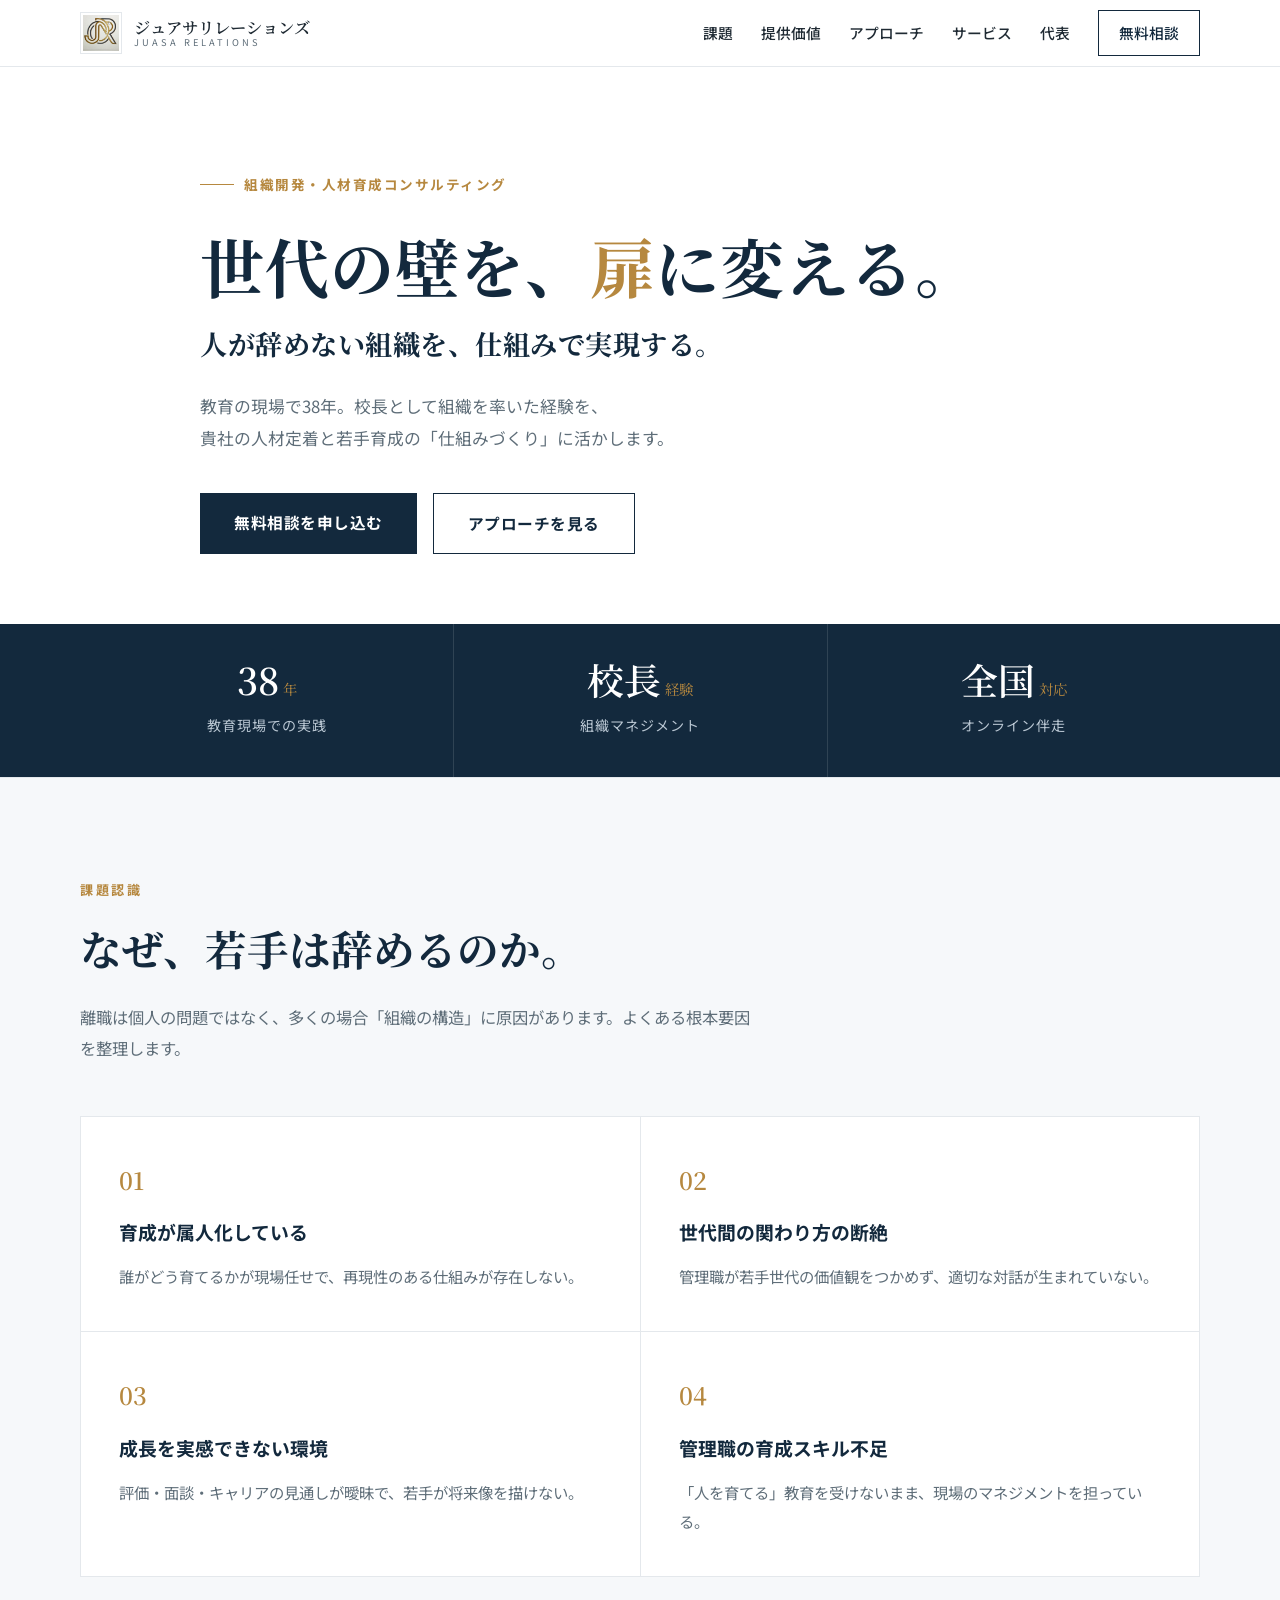
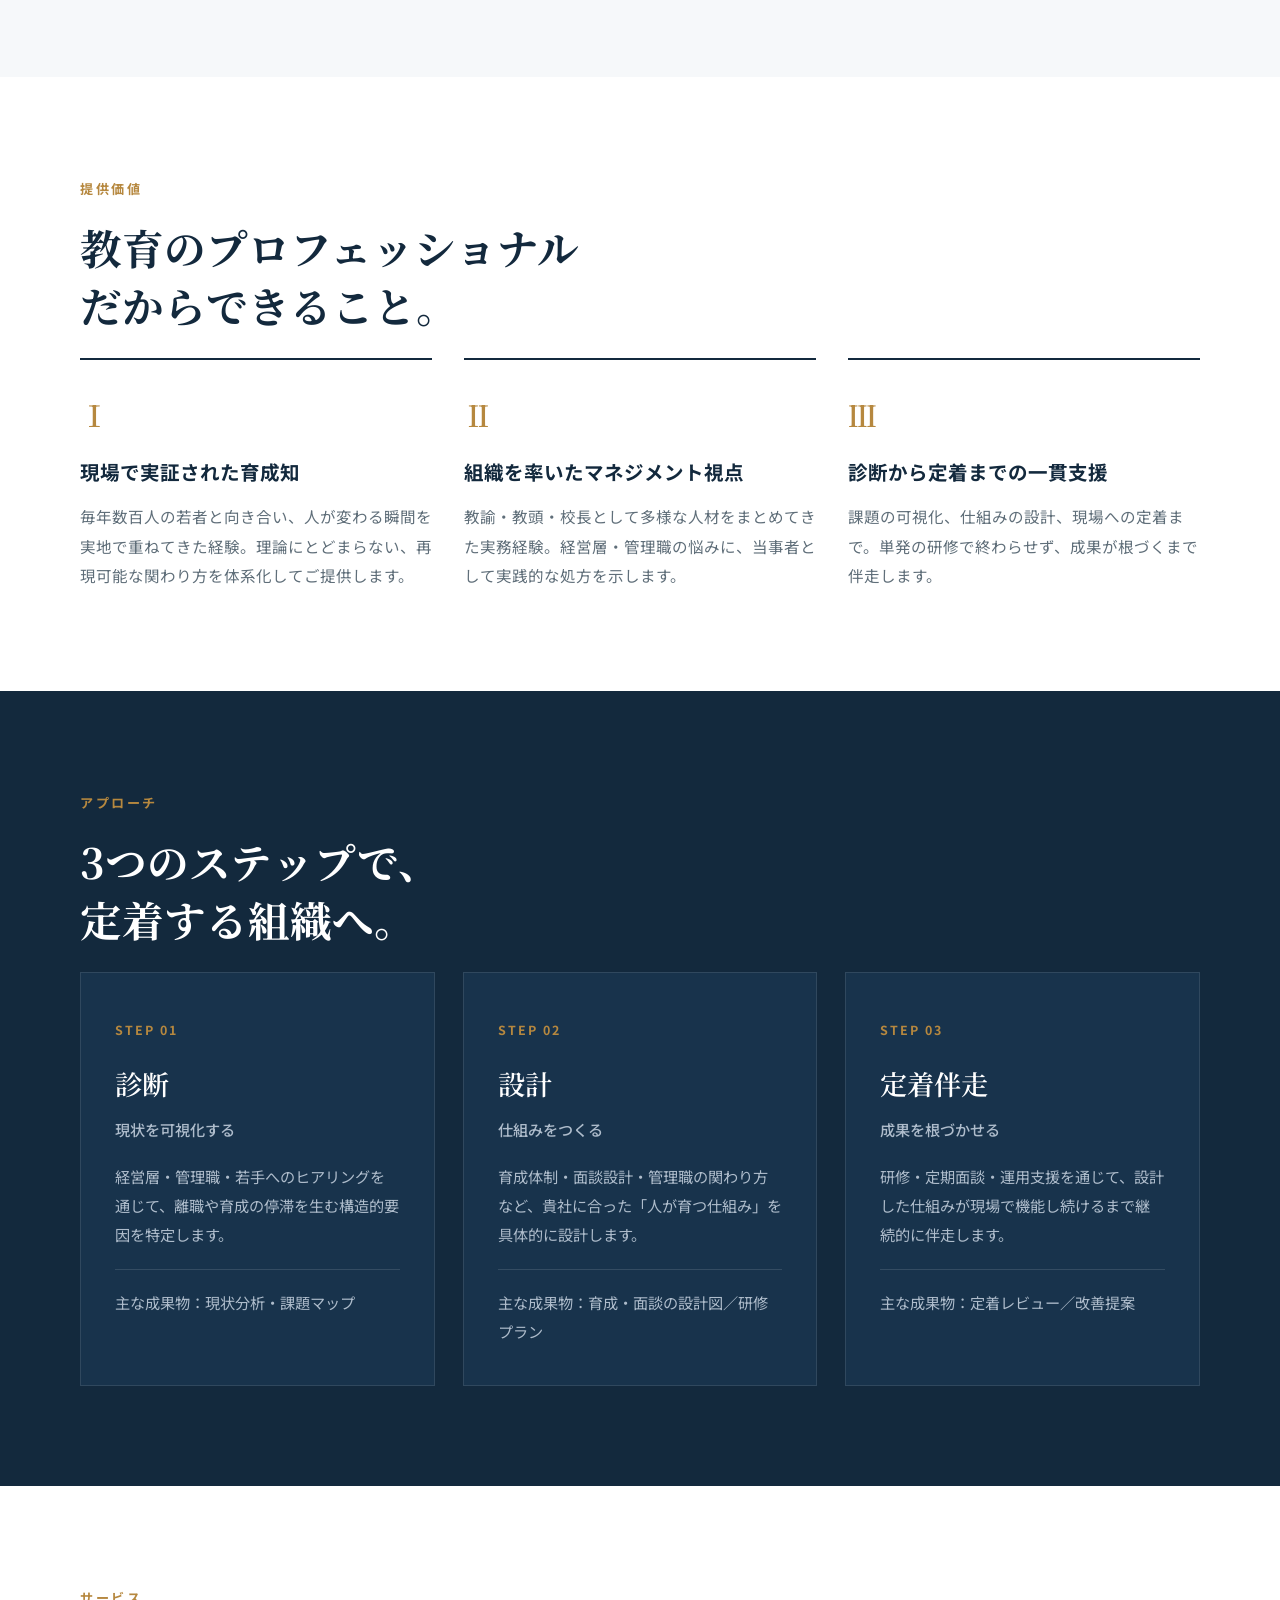
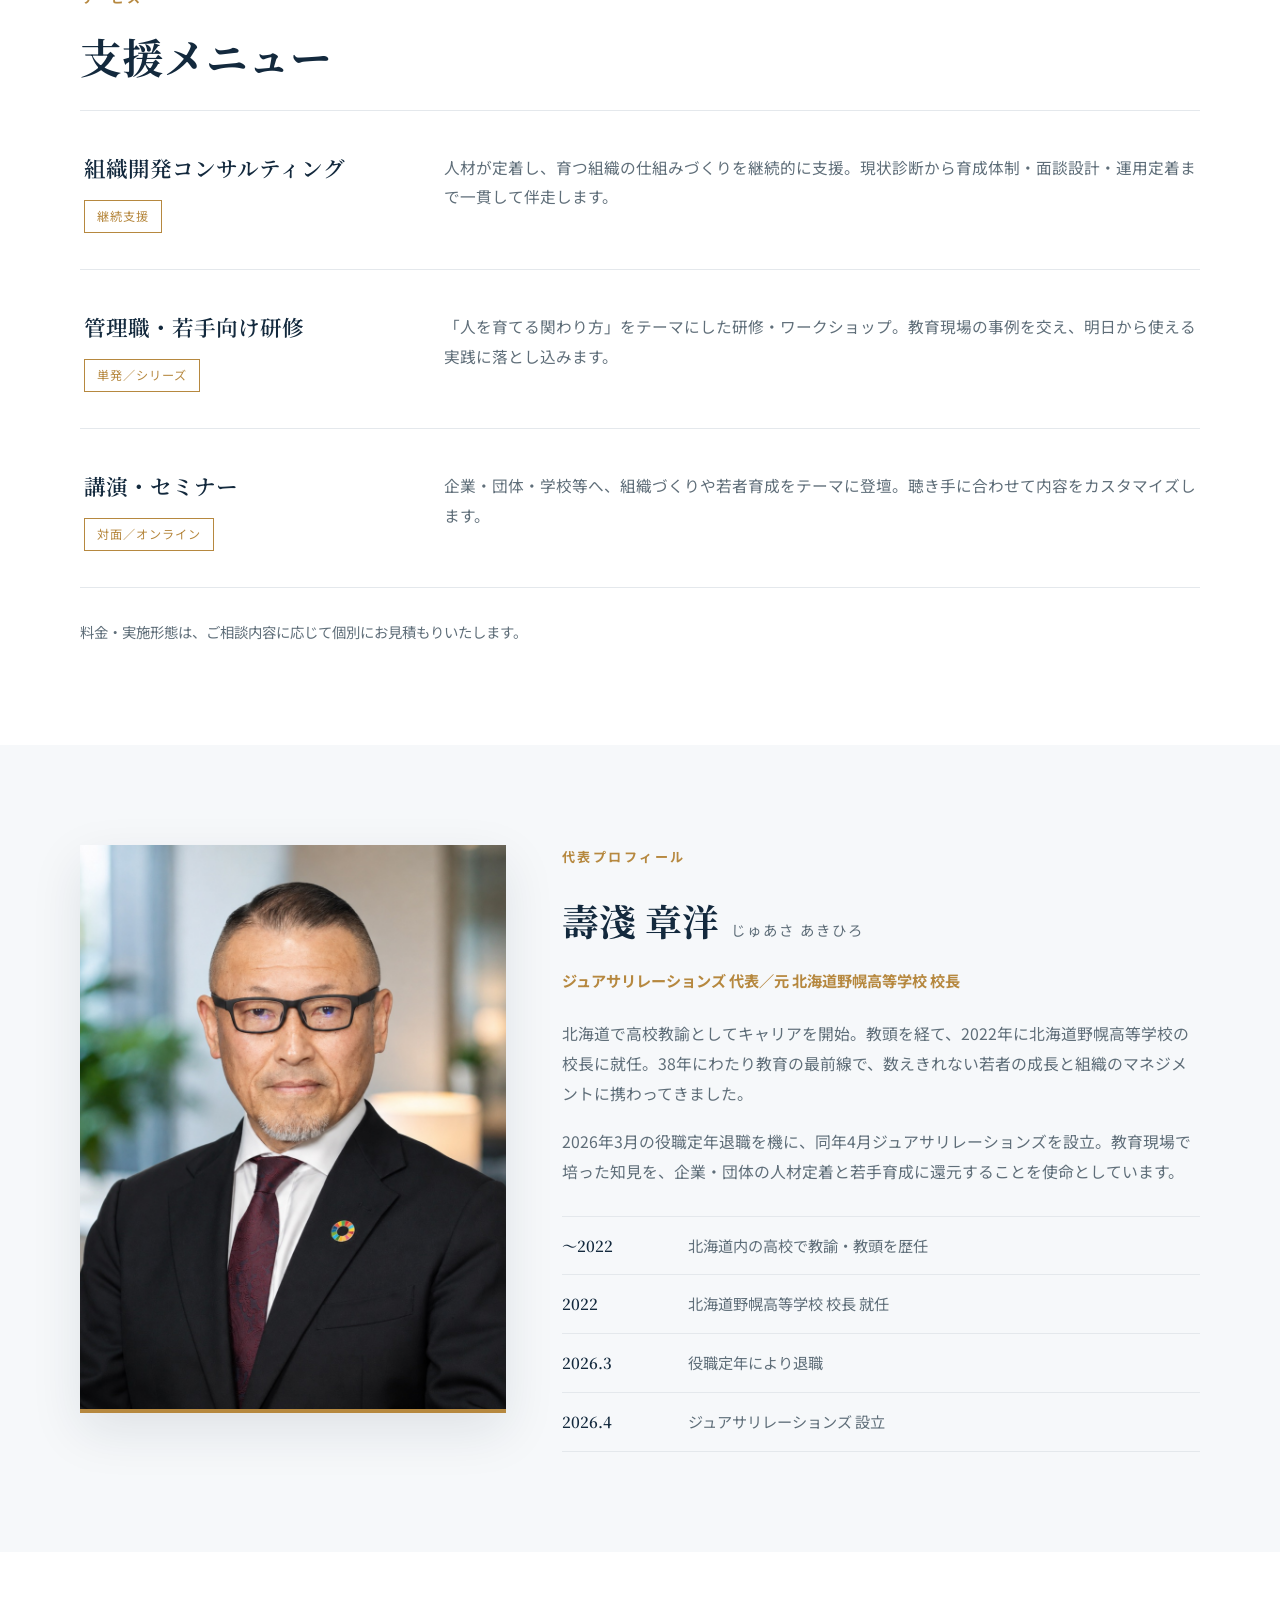
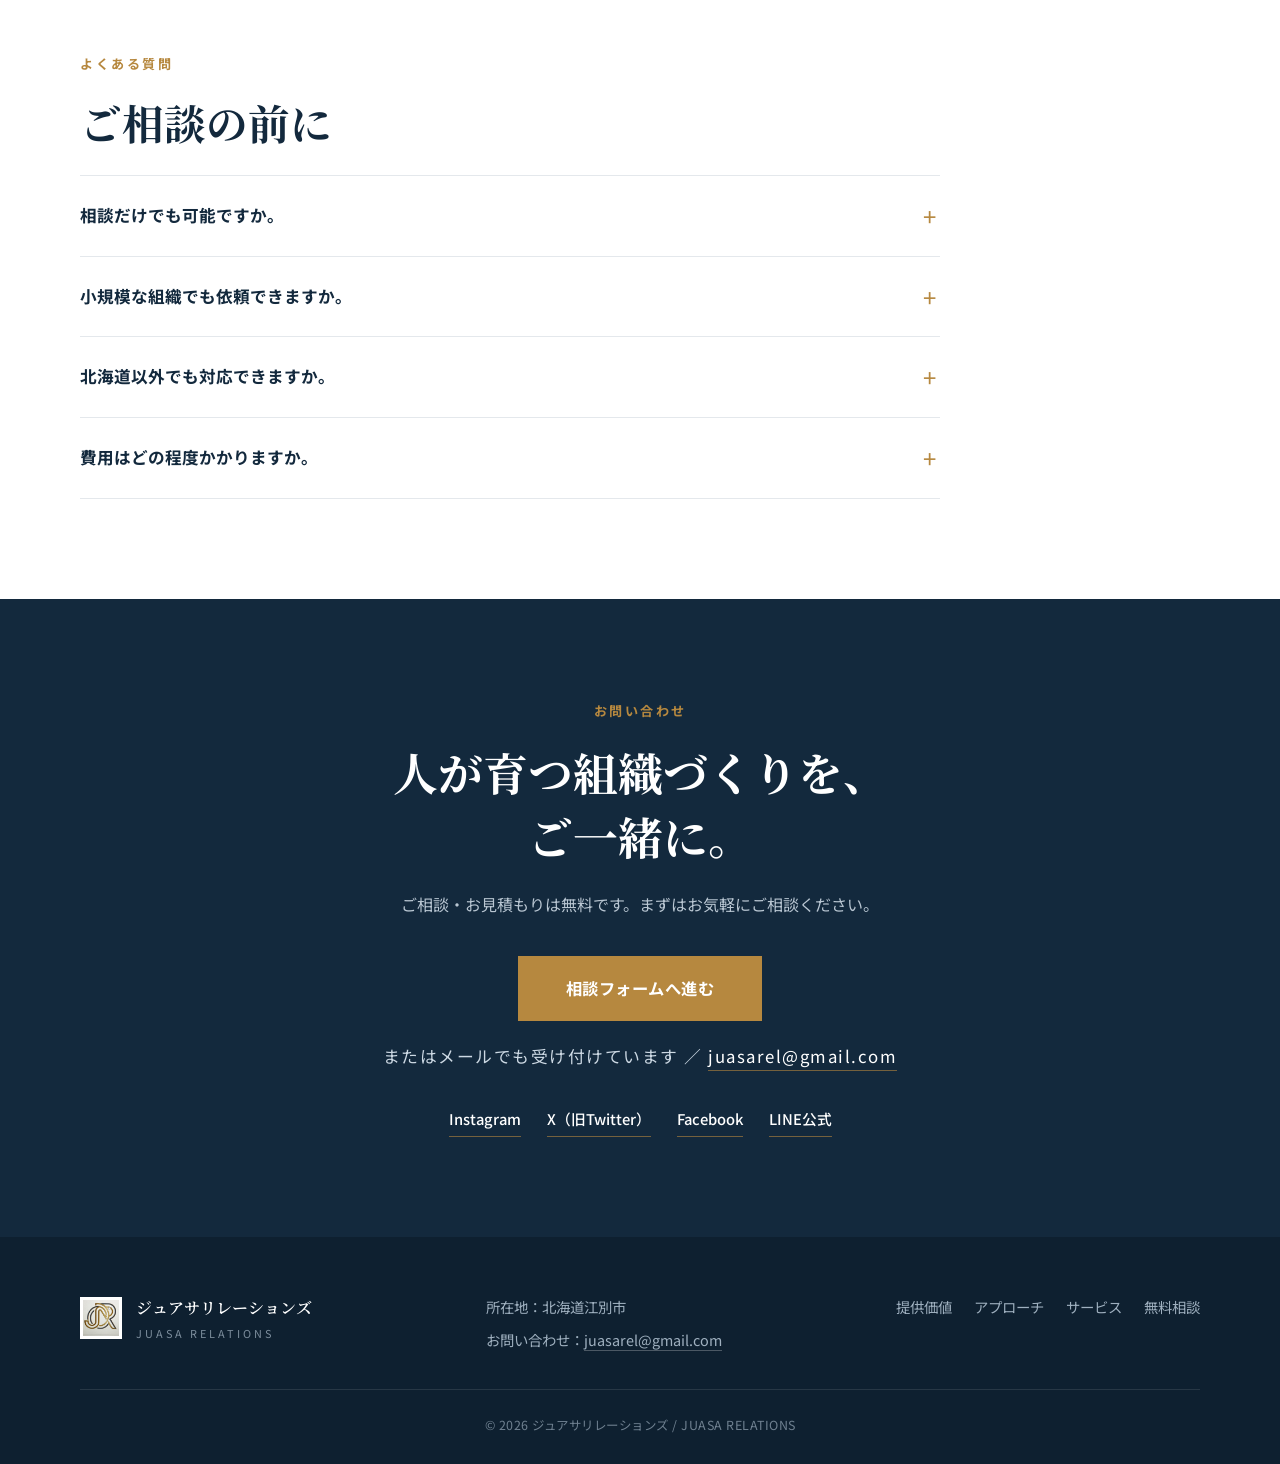
==== commit 74f98665: "feat(top): メインタイトルを「世代の壁を、扉に変える。」に変更・サブタイトル追加・肩書きを人材育成へ統一 Co-Authored-By: Claude Opus 4.8 <noreply@a" ====
--- a/index.html
+++ b/index.html
@@ -4,12 +4,12 @@
 <meta charset="UTF-8">
 <meta name="viewport" content="width=device-width, initial-scale=1.0">
 <meta name="robots" content="noindex, nofollow">
-<title>ジュアサリレーションズ｜組織開発・人材定着コンサルティング</title>
+<title>ジュアサリレーションズ｜組織開発・人材育成コンサルティング</title>
 <meta name="description" content="北海道江別市のジュアサリレーションズ。元高校校長 壽淺章洋が、教育現場で培った組織マネジメントの知見をもとに、企業の人材定着と若手育成を診断・設計・定着まで一貫して支援します。">
 <meta name="theme-color" content="#13293d">
 
 <meta property="og:type" content="website">
-<meta property="og:title" content="ジュアサリレーションズ｜組織開発・人材定着コンサルティング">
+<meta property="og:title" content="ジュアサリレーションズ｜組織開発・人材育成コンサルティング">
 <meta property="og:description" content="教育現場38年・校長経験をもとに、人が辞めない組織を「仕組み」で実現します。">
 <meta property="og:locale" content="ja_JP">
 <meta property="og:site_name" content="ジュアサリレーションズ">
@@ -26,7 +26,7 @@
   "@type": "ProfessionalService",
   "name": "ジュアサリレーションズ",
   "alternateName": "JUASA RELATIONS",
-  "description": "元高校校長による組織開発・人材定着コンサルティング",
+  "description": "元高校校長による組織開発・人材育成コンサルティング",
   "areaServed": "北海道",
   "address": { "@type": "PostalAddress", "addressRegion": "北海道", "addressLocality": "江別市", "addressCountry": "JP" },
   "email": "juasarel@gmail.com",
@@ -71,8 +71,9 @@
   <!-- HERO -->
   <section class="hero">
     <div class="container hero-inner">
-      <p class="hero-eyebrow">組織開発・人材定着コンサルティング</p>
-      <h1 class="hero-title">人が辞めない組織を、<br><span class="accent">仕組み</span>で実現する。</h1>
+      <p class="hero-eyebrow">組織開発・人材育成コンサルティング</p>
+      <h1 class="hero-title">世代の壁を、<span class="accent">扉</span>に変える。</h1>
+      <p class="hero-subtitle">人が辞めない組織を、仕組みで実現する。</p>
       <p class="hero-lead">
         教育の現場で38年。校長として組織を率いた経験を、<br class="pc-br">
         貴社の人材定着と若手育成の「仕組みづくり」に活かします。
--- a/css/style.css
+++ b/css/style.css
@@ -70,7 +70,11 @@
 .hero-eyebrow::before { content: ""; width: 34px; height: 1px; background: var(--gold); }
 .hero-title {
   font-family: var(--serif); font-weight: 700;
-  font-size: clamp(2.3rem, 5.6vw, 4rem); line-height: 1.32; letter-spacing: 1px; color: var(--navy); margin-bottom: 28px;
+  font-size: clamp(2.3rem, 5.6vw, 4rem); line-height: 1.32; letter-spacing: 1px; color: var(--navy); margin-bottom: 16px;
+}
+.hero-subtitle {
+  font-family: var(--serif); font-weight: 700;
+  font-size: clamp(1.2rem, 2.6vw, 1.7rem); line-height: 1.5; letter-spacing: .5px; color: var(--navy); margin-bottom: 26px;
 }
 .hero-lead { color: var(--muted); font-size: 1.05rem; margin-bottom: 38px; }
 .hero-actions { display: flex; flex-wrap: wrap; gap: 16px; padding-bottom: 70px; }
@@ -256,12 +260,14 @@
 /* ---------- Hero entrance ---------- */
 .has-js .hero-eyebrow,
 .has-js .hero-title,
+.has-js .hero-subtitle,
 .has-js .hero-lead,
 .has-js .hero-actions { opacity: 0; transform: translateY(22px); }
-body.loaded .hero-eyebrow { animation: heroIn .85s cubic-bezier(.16,.7,.3,1) .05s forwards; }
-body.loaded .hero-title   { animation: heroIn .85s cubic-bezier(.16,.7,.3,1) .18s forwards; }
-body.loaded .hero-lead    { animation: heroIn .85s cubic-bezier(.16,.7,.3,1) .34s forwards; }
-body.loaded .hero-actions { animation: heroIn .85s cubic-bezier(.16,.7,.3,1) .48s forwards; }
+body.loaded .hero-eyebrow  { animation: heroIn .85s cubic-bezier(.16,.7,.3,1) .05s forwards; }
+body.loaded .hero-title    { animation: heroIn .85s cubic-bezier(.16,.7,.3,1) .18s forwards; }
+body.loaded .hero-subtitle { animation: heroIn .85s cubic-bezier(.16,.7,.3,1) .30s forwards; }
+body.loaded .hero-lead     { animation: heroIn .85s cubic-bezier(.16,.7,.3,1) .42s forwards; }
+body.loaded .hero-actions  { animation: heroIn .85s cubic-bezier(.16,.7,.3,1) .54s forwards; }
 @keyframes heroIn { to { opacity: 1; transform: none; } }
 
 /* ---------- Scroll reveal ---------- */
@@ -352,6 +358,7 @@
   .has-js .reveal-group > *,
   .has-js .hero-eyebrow,
   .has-js .hero-title,
+  .has-js .hero-subtitle,
   .has-js .hero-lead,
   .has-js .hero-actions { opacity: 1 !important; transform: none !important; transition: none !important; animation: none !important; }
   .preloader { display: none !important; }
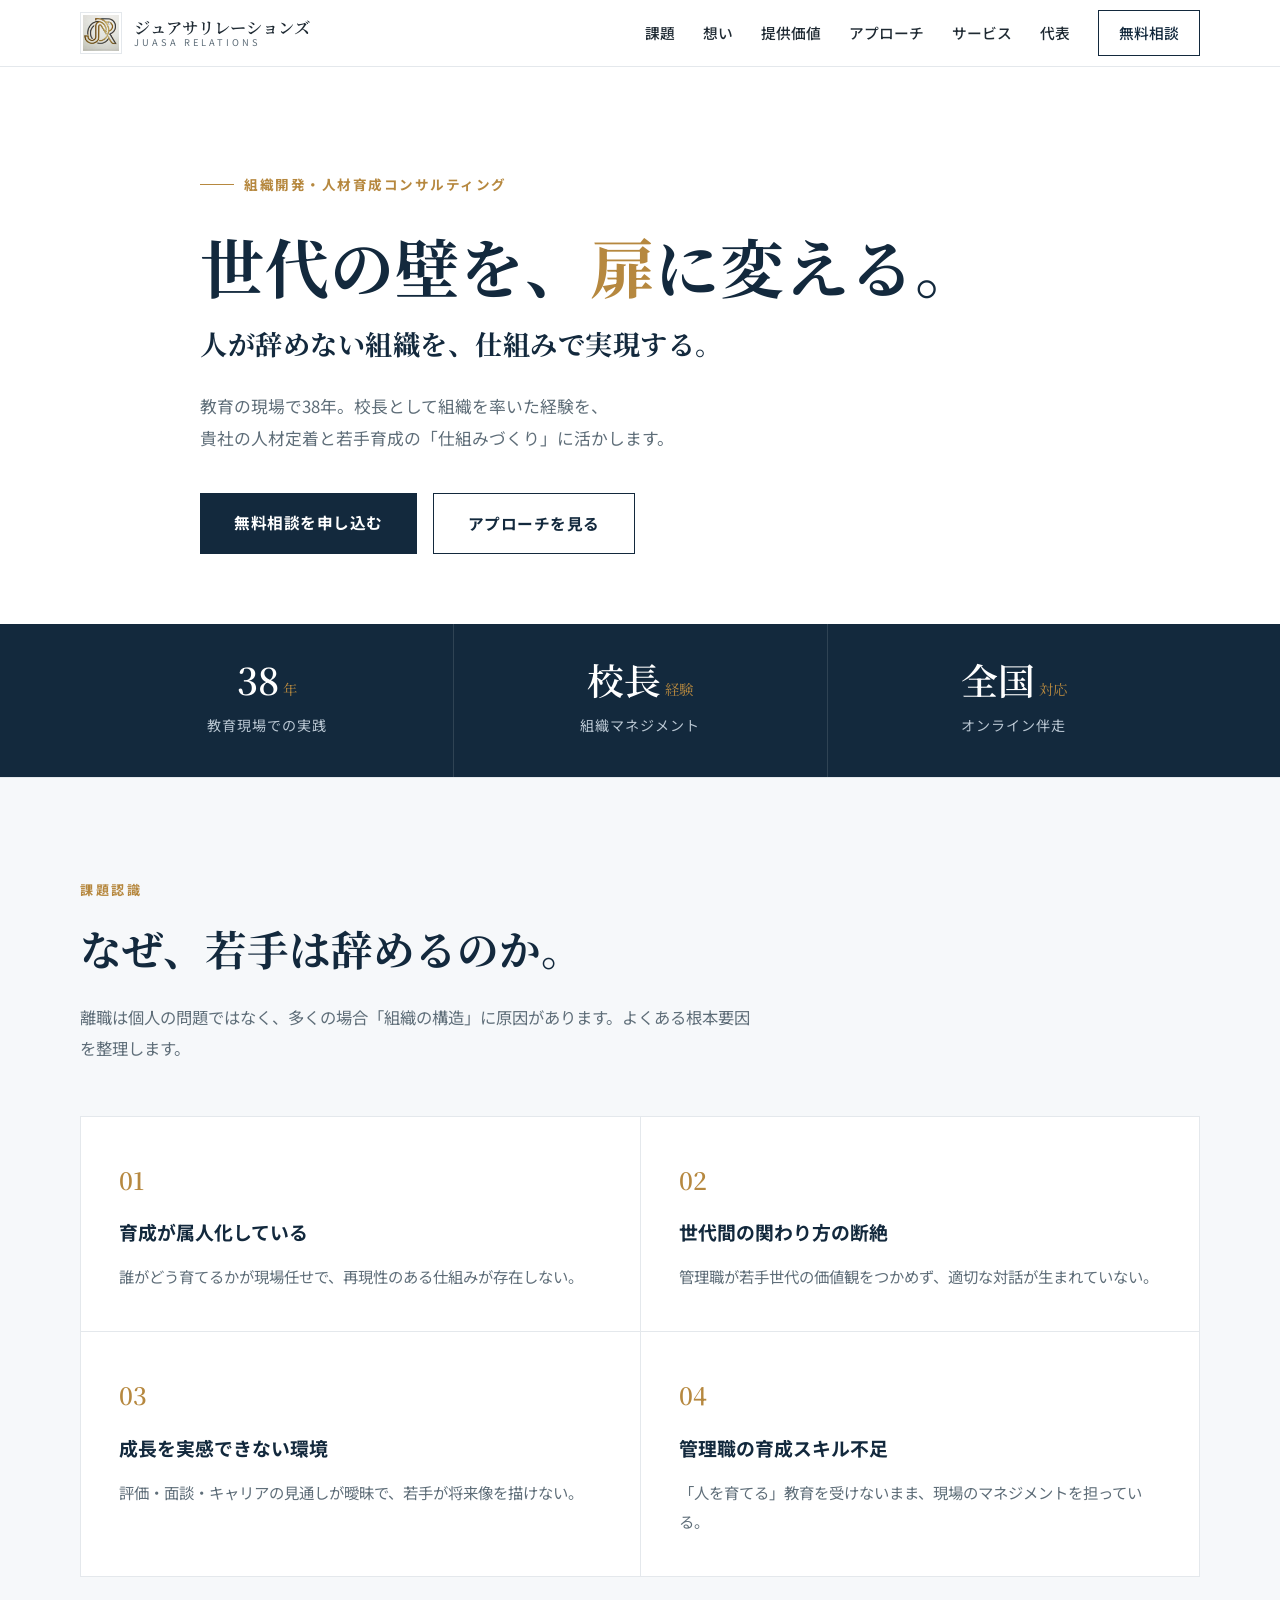
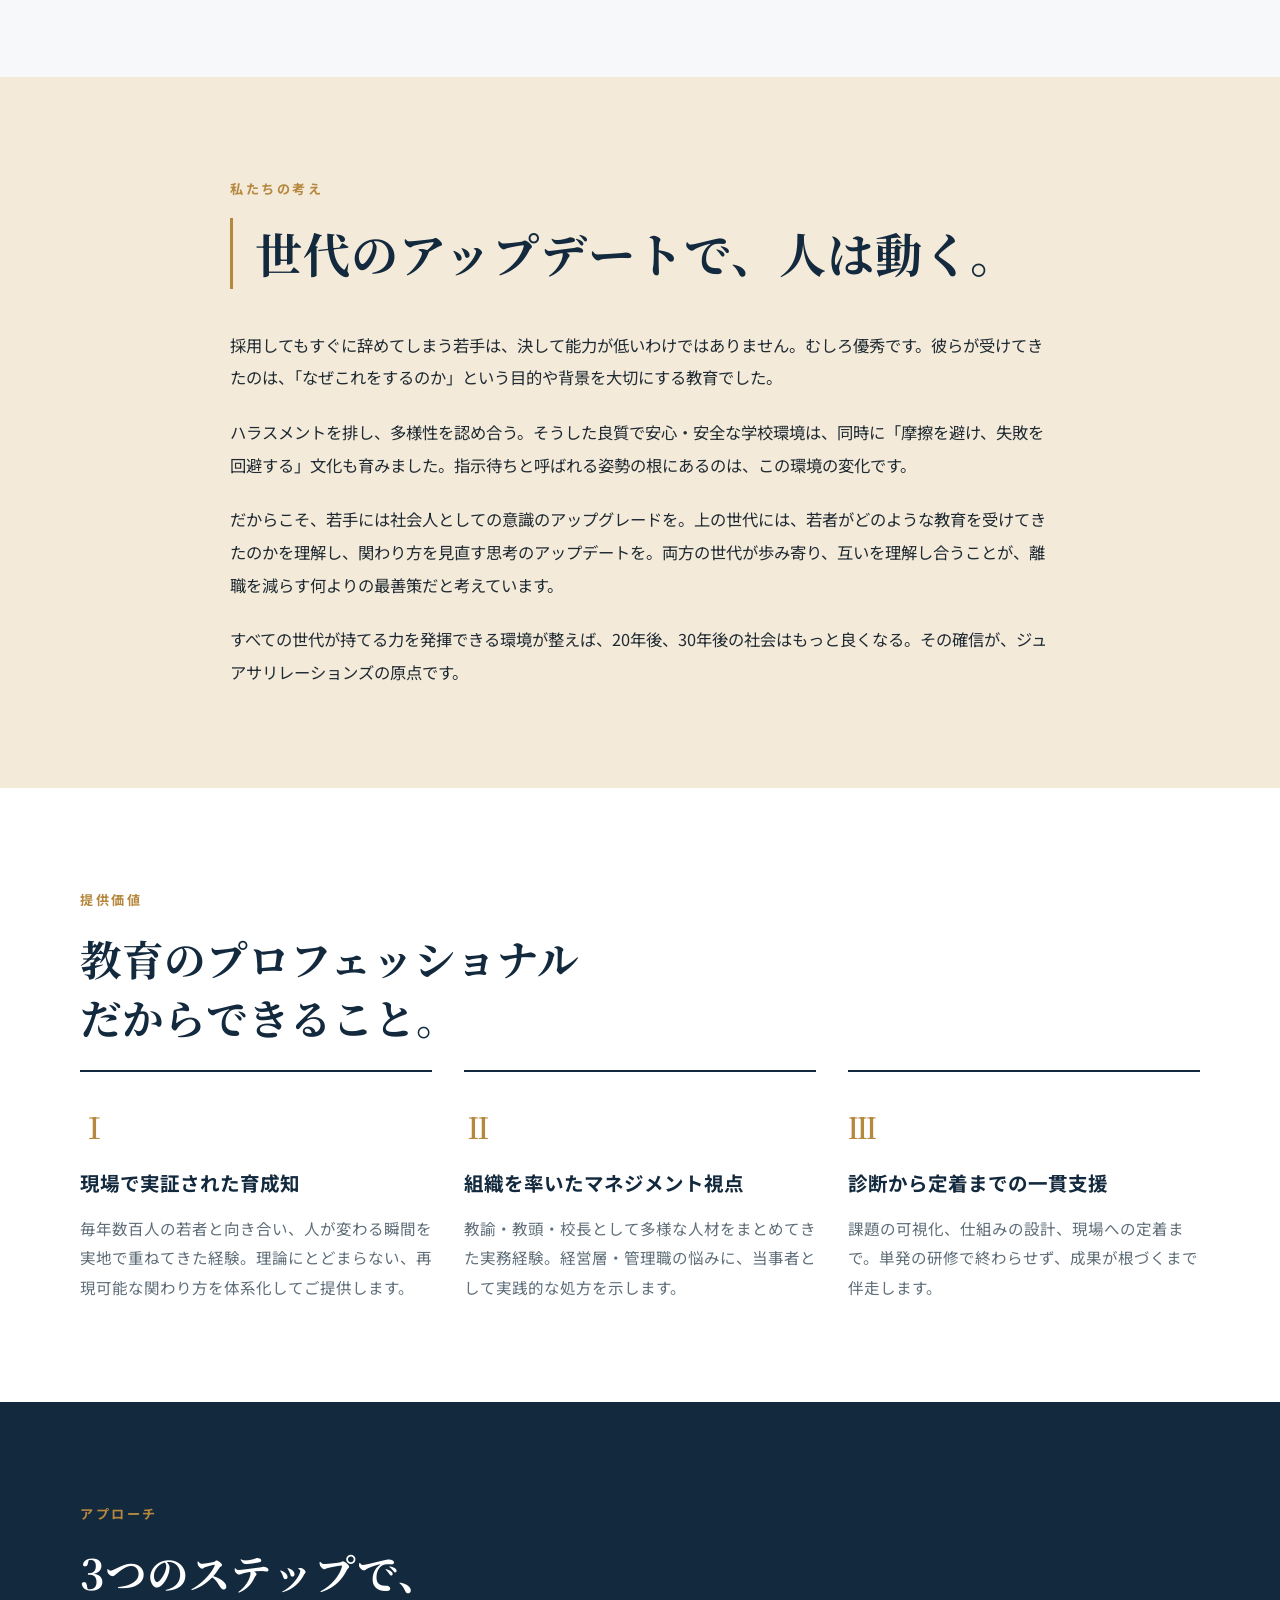
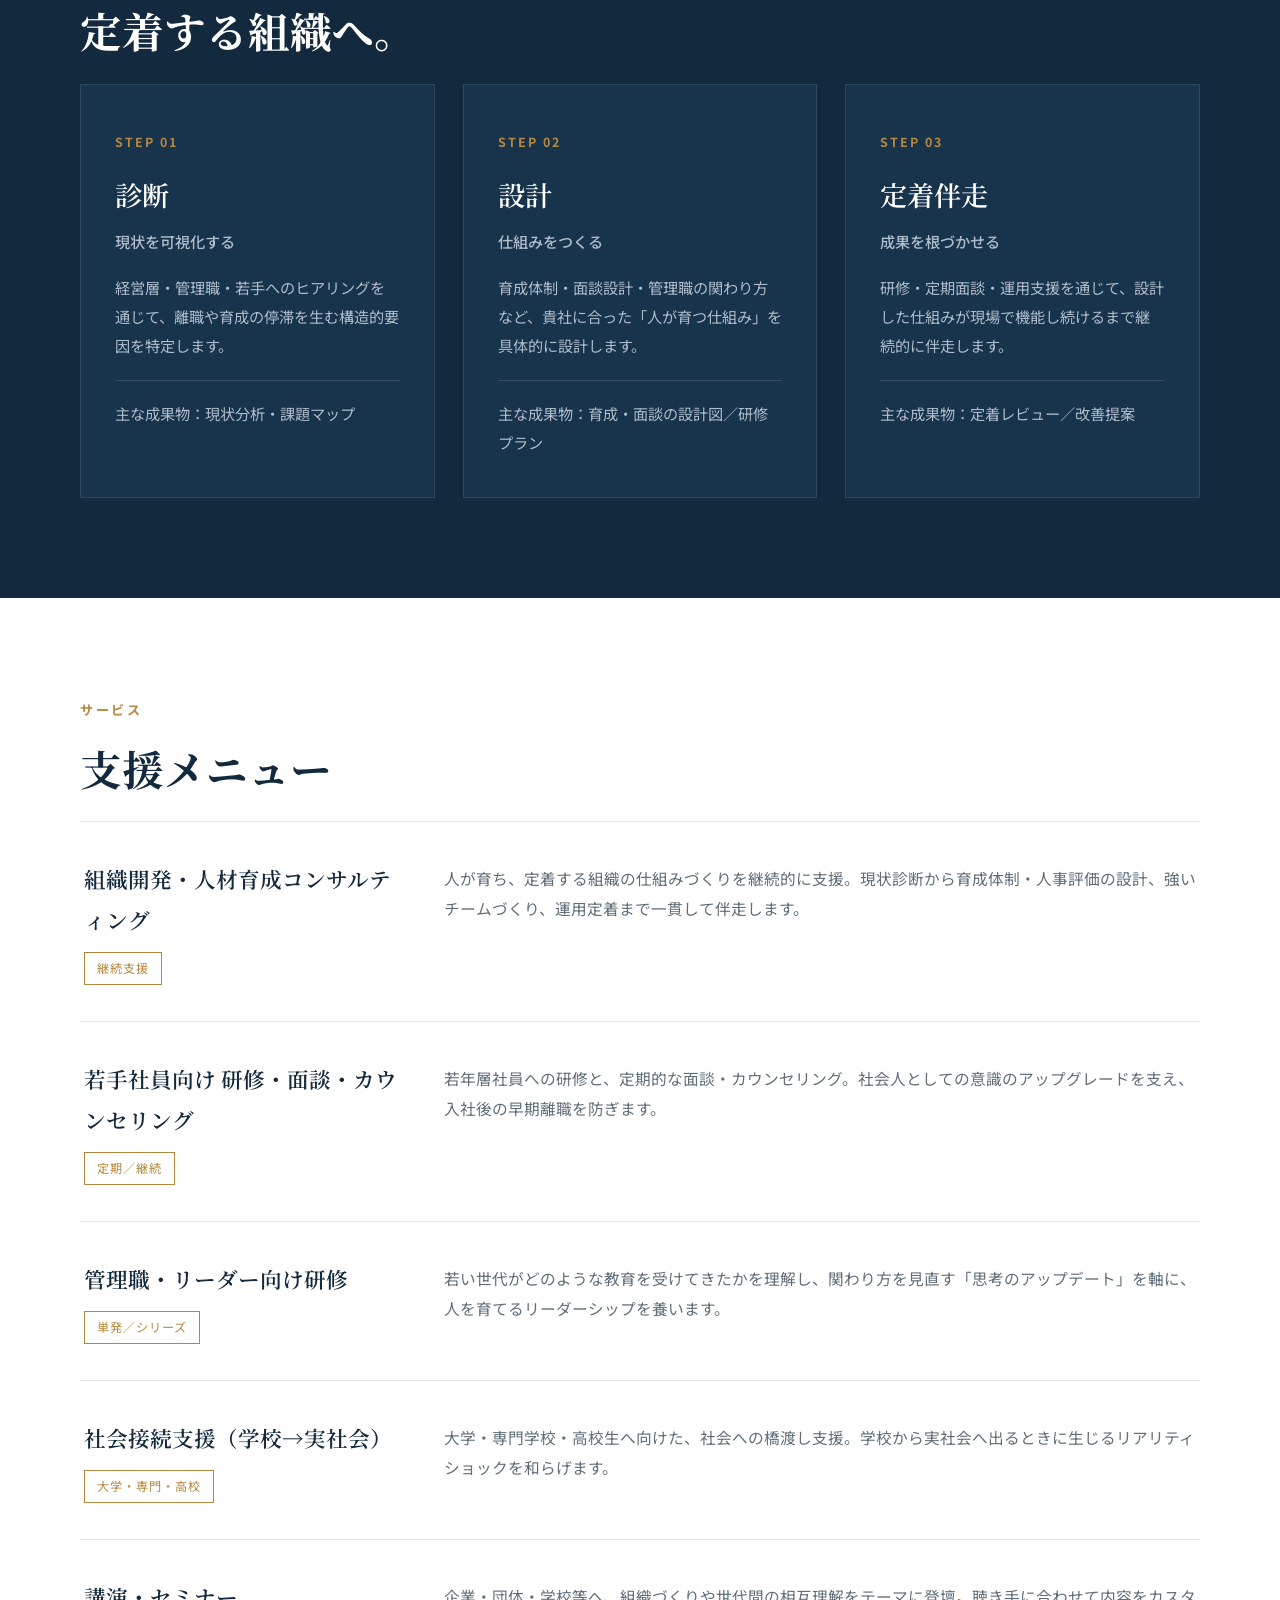
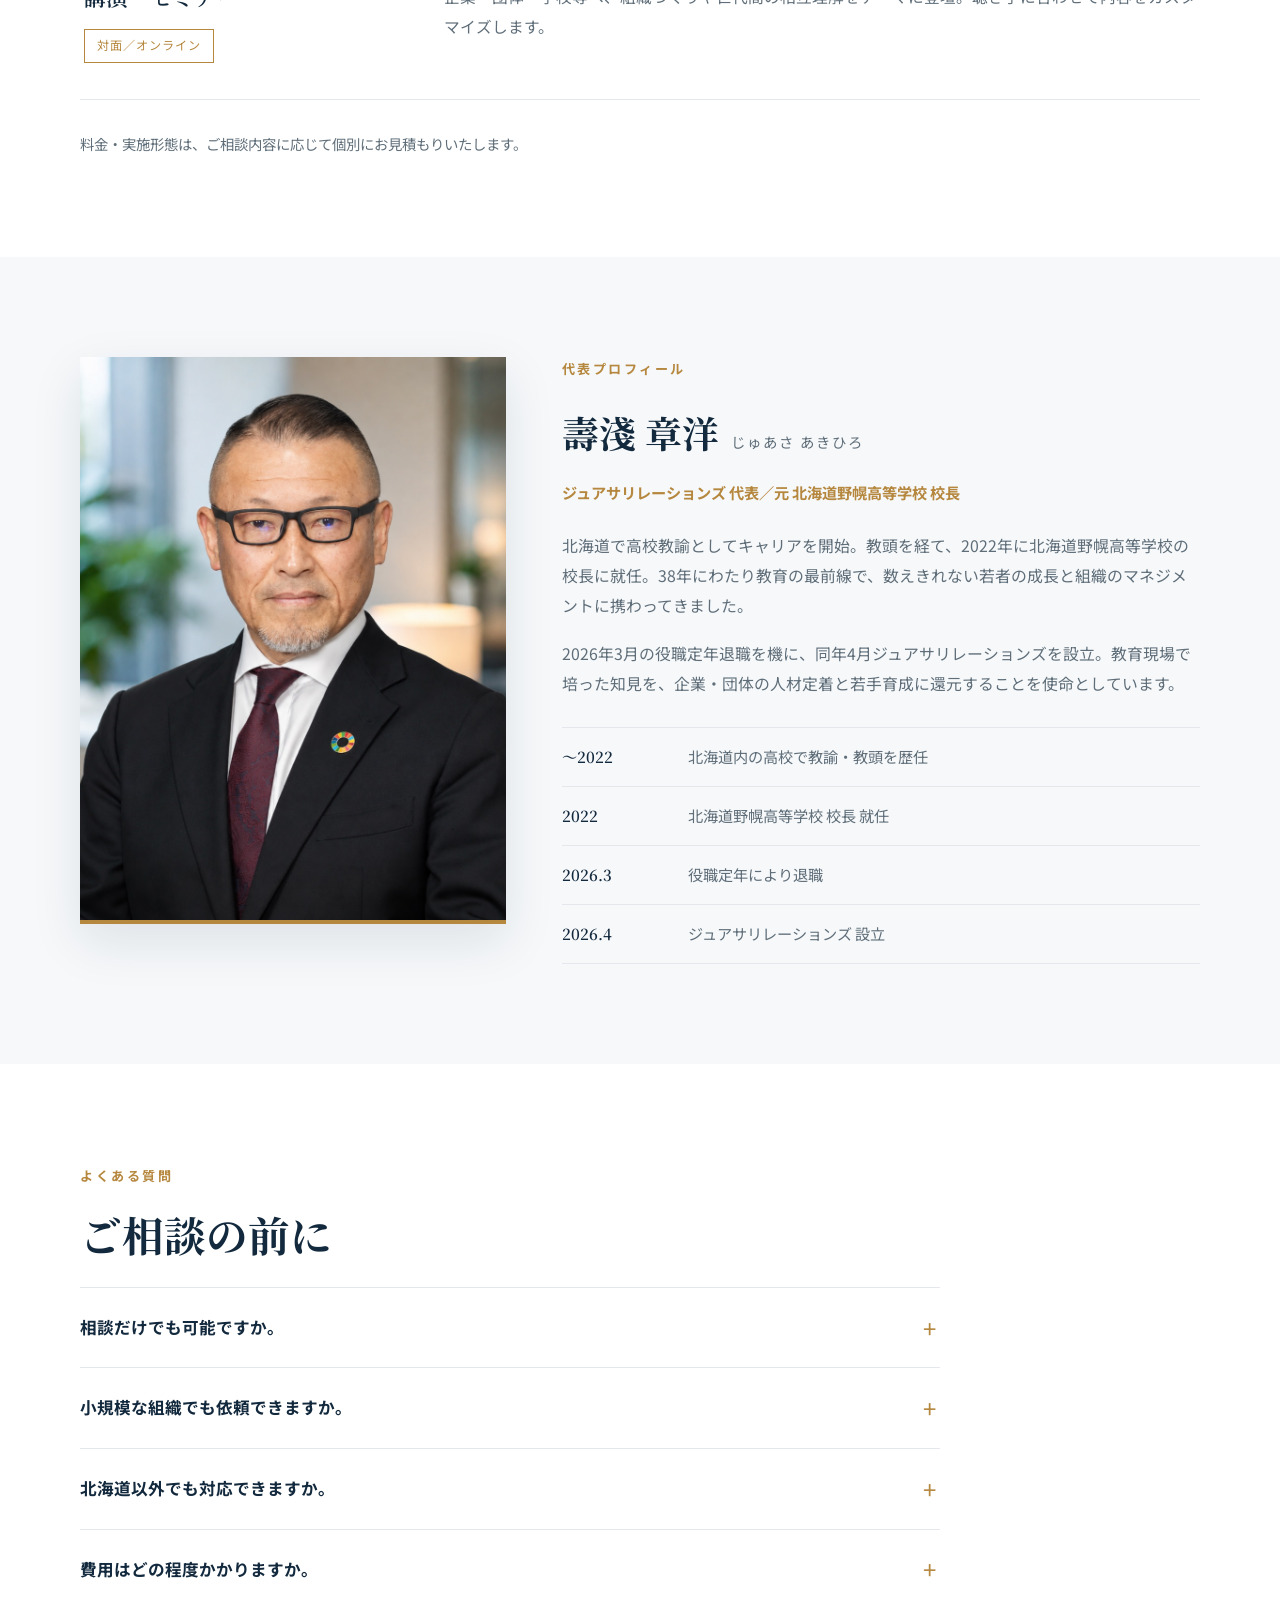
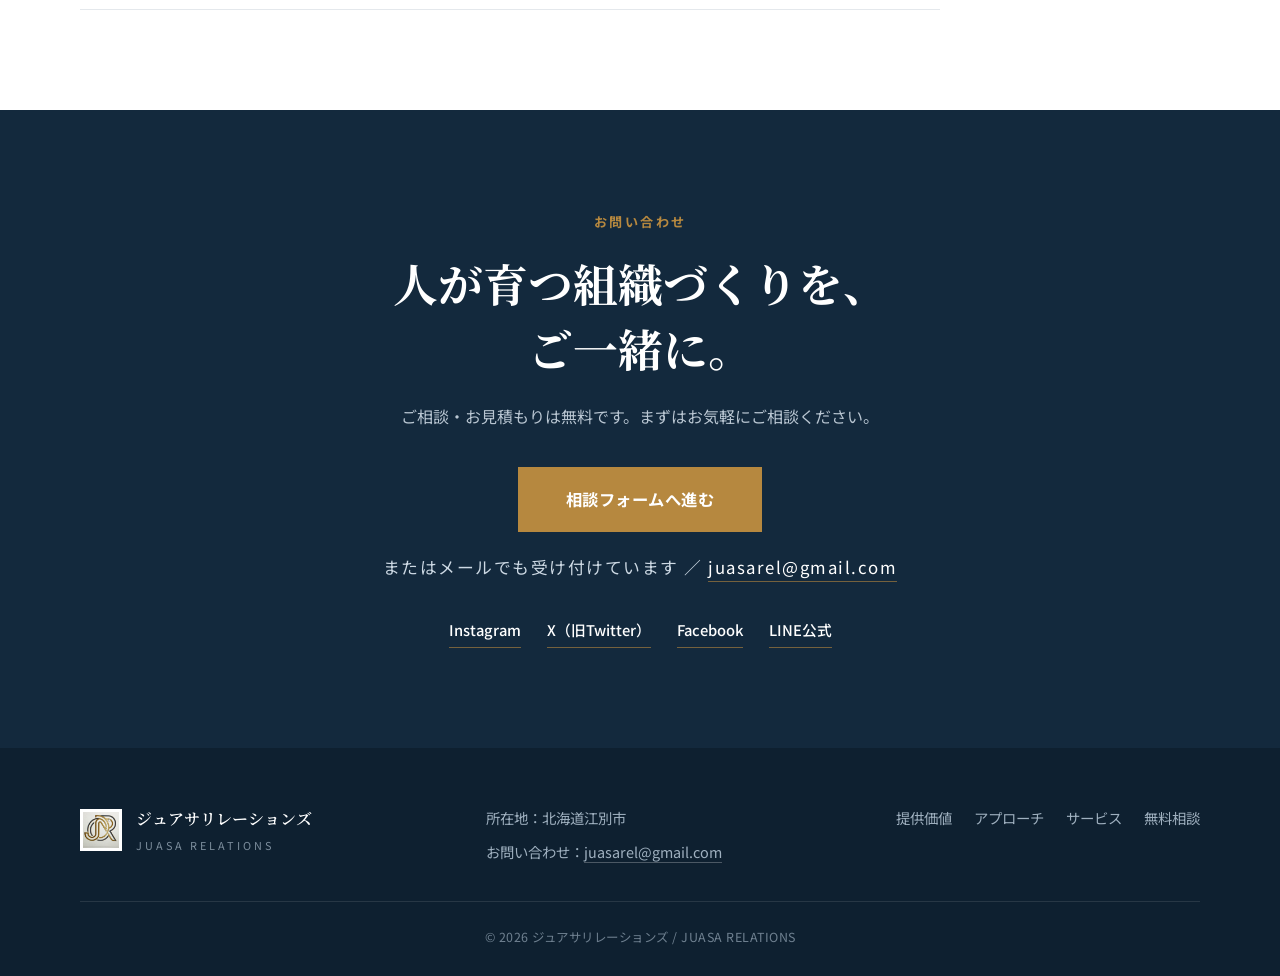
==== commit 7cb15ed2: "feat: 想いセクション新設（タグライン＋代表の思想）・サービスメニューを実サービスへ拡充 Co-Authored-By: Claude Opus 4.8 <noreply@anthropic.co" ====
--- a/index.html
+++ b/index.html
@@ -54,6 +54,7 @@
     </a>
     <nav class="nav" id="nav">
       <a href="#issue">課題</a>
+      <a href="#belief">想い</a>
       <a href="#value">提供価値</a>
       <a href="#approach">アプローチ</a>
       <a href="#service">サービス</a>
@@ -123,6 +124,20 @@
     </div>
   </section>
 
+  <!-- 想い -->
+  <section class="section belief" id="belief">
+    <div class="container belief-inner">
+      <p class="section-eyebrow reveal">私たちの考え</p>
+      <blockquote class="belief-quote reveal">世代のアップデートで、<br class="sp-br">人は動く。</blockquote>
+      <div class="belief-body reveal-group">
+        <p>採用してもすぐに辞めてしまう若手は、決して能力が低いわけではありません。むしろ優秀です。彼らが受けてきたのは、「なぜこれをするのか」という目的や背景を大切にする教育でした。</p>
+        <p>ハラスメントを排し、多様性を認め合う。そうした良質で安心・安全な学校環境は、同時に「摩擦を避け、失敗を回避する」文化も育みました。指示待ちと呼ばれる姿勢の根にあるのは、この環境の変化です。</p>
+        <p>だからこそ、若手には社会人としての意識のアップグレードを。上の世代には、若者がどのような教育を受けてきたのかを理解し、関わり方を見直す思考のアップデートを。両方の世代が歩み寄り、互いを理解し合うことが、離職を減らす何よりの最善策だと考えています。</p>
+        <p>すべての世代が持てる力を発揮できる環境が整えば、20年後、30年後の社会はもっと良くなる。その確信が、ジュアサリレーションズの原点です。</p>
+      </div>
+    </div>
+  </section>
+
   <!-- 提供価値 -->
   <section class="section value" id="value">
     <div class="container">
@@ -186,16 +201,24 @@
       <h2 class="section-title reveal">支援メニュー</h2>
       <div class="service-list reveal-group">
         <article class="service-row">
-          <div class="service-head"><h3>組織開発コンサルティング</h3><span class="service-meta">継続支援</span></div>
-          <p>人材が定着し、育つ組織の仕組みづくりを継続的に支援。現状診断から育成体制・面談設計・運用定着まで一貫して伴走します。</p>
-        </article>
-        <article class="service-row">
-          <div class="service-head"><h3>管理職・若手向け研修</h3><span class="service-meta">単発／シリーズ</span></div>
-          <p>「人を育てる関わり方」をテーマにした研修・ワークショップ。教育現場の事例を交え、明日から使える実践に落とし込みます。</p>
+          <div class="service-head"><h3>組織開発・人材育成コンサルティング</h3><span class="service-meta">継続支援</span></div>
+          <p>人が育ち、定着する組織の仕組みづくりを継続的に支援。現状診断から育成体制・人事評価の設計、強いチームづくり、運用定着まで一貫して伴走します。</p>
+        </article>
+        <article class="service-row">
+          <div class="service-head"><h3>若手社員向け 研修・面談・カウンセリング</h3><span class="service-meta">定期／継続</span></div>
+          <p>若年層社員への研修と、定期的な面談・カウンセリング。社会人としての意識のアップグレードを支え、入社後の早期離職を防ぎます。</p>
+        </article>
+        <article class="service-row">
+          <div class="service-head"><h3>管理職・リーダー向け研修</h3><span class="service-meta">単発／シリーズ</span></div>
+          <p>若い世代がどのような教育を受けてきたかを理解し、関わり方を見直す「思考のアップデート」を軸に、人を育てるリーダーシップを養います。</p>
+        </article>
+        <article class="service-row">
+          <div class="service-head"><h3>社会接続支援（学校→実社会）</h3><span class="service-meta">大学・専門・高校</span></div>
+          <p>大学・専門学校・高校生へ向けた、社会への橋渡し支援。学校から実社会へ出るときに生じるリアリティショックを和らげます。</p>
         </article>
         <article class="service-row">
           <div class="service-head"><h3>講演・セミナー</h3><span class="service-meta">対面／オンライン</span></div>
-          <p>企業・団体・学校等へ、組織づくりや若者育成をテーマに登壇。聴き手に合わせて内容をカスタマイズします。</p>
+          <p>企業・団体・学校等へ、組織づくりや世代間の相互理解をテーマに登壇。聴き手に合わせて内容をカスタマイズします。</p>
         </article>
       </div>
       <p class="service-note reveal">料金・実施形態は、ご相談内容に応じて個別にお見積もりいたします。</p>
--- a/css/style.css
+++ b/css/style.css
@@ -104,6 +104,18 @@
 .issue-item p { color: var(--muted); font-size: .96rem; }
 
 /* ---------- 提供価値 ---------- */
+/* 想い */
+.belief { background: var(--gold-soft); }
+.belief-inner { max-width: 820px; }
+.belief-quote {
+  font-family: var(--serif); font-weight: 700;
+  font-size: clamp(1.85rem, 4.6vw, 2.95rem); line-height: 1.5; letter-spacing: 1px;
+  color: var(--navy); margin: 4px 0 40px; padding-left: 22px; border-left: 3px solid var(--gold);
+}
+.belief-body { display: grid; gap: 22px; }
+.belief-body p { color: var(--ink); font-size: 1.02rem; line-height: 2; }
+.sp-br { display: none; }
+
 .value-grid { display: grid; grid-template-columns: repeat(3, 1fr); gap: 32px; margin-top: 12px; }
 .value-card { padding-top: 28px; border-top: 2px solid var(--navy); }
 .value-no { font-family: var(--serif); font-size: 1.8rem; font-weight: 600; color: var(--gold); }
@@ -215,6 +227,7 @@
   .hero { padding-top: 64px; }
   .hero-actions { padding-bottom: 52px; }
   .pc-br { display: none; }
+  .sp-br { display: inline; }
   .issue-grid { grid-template-columns: 1fr; }
   .hero-stats-inner { grid-template-columns: 1fr; }
   .stat { border-left: 0; border-top: 1px solid rgba(255,255,255,.12); padding: 26px; }
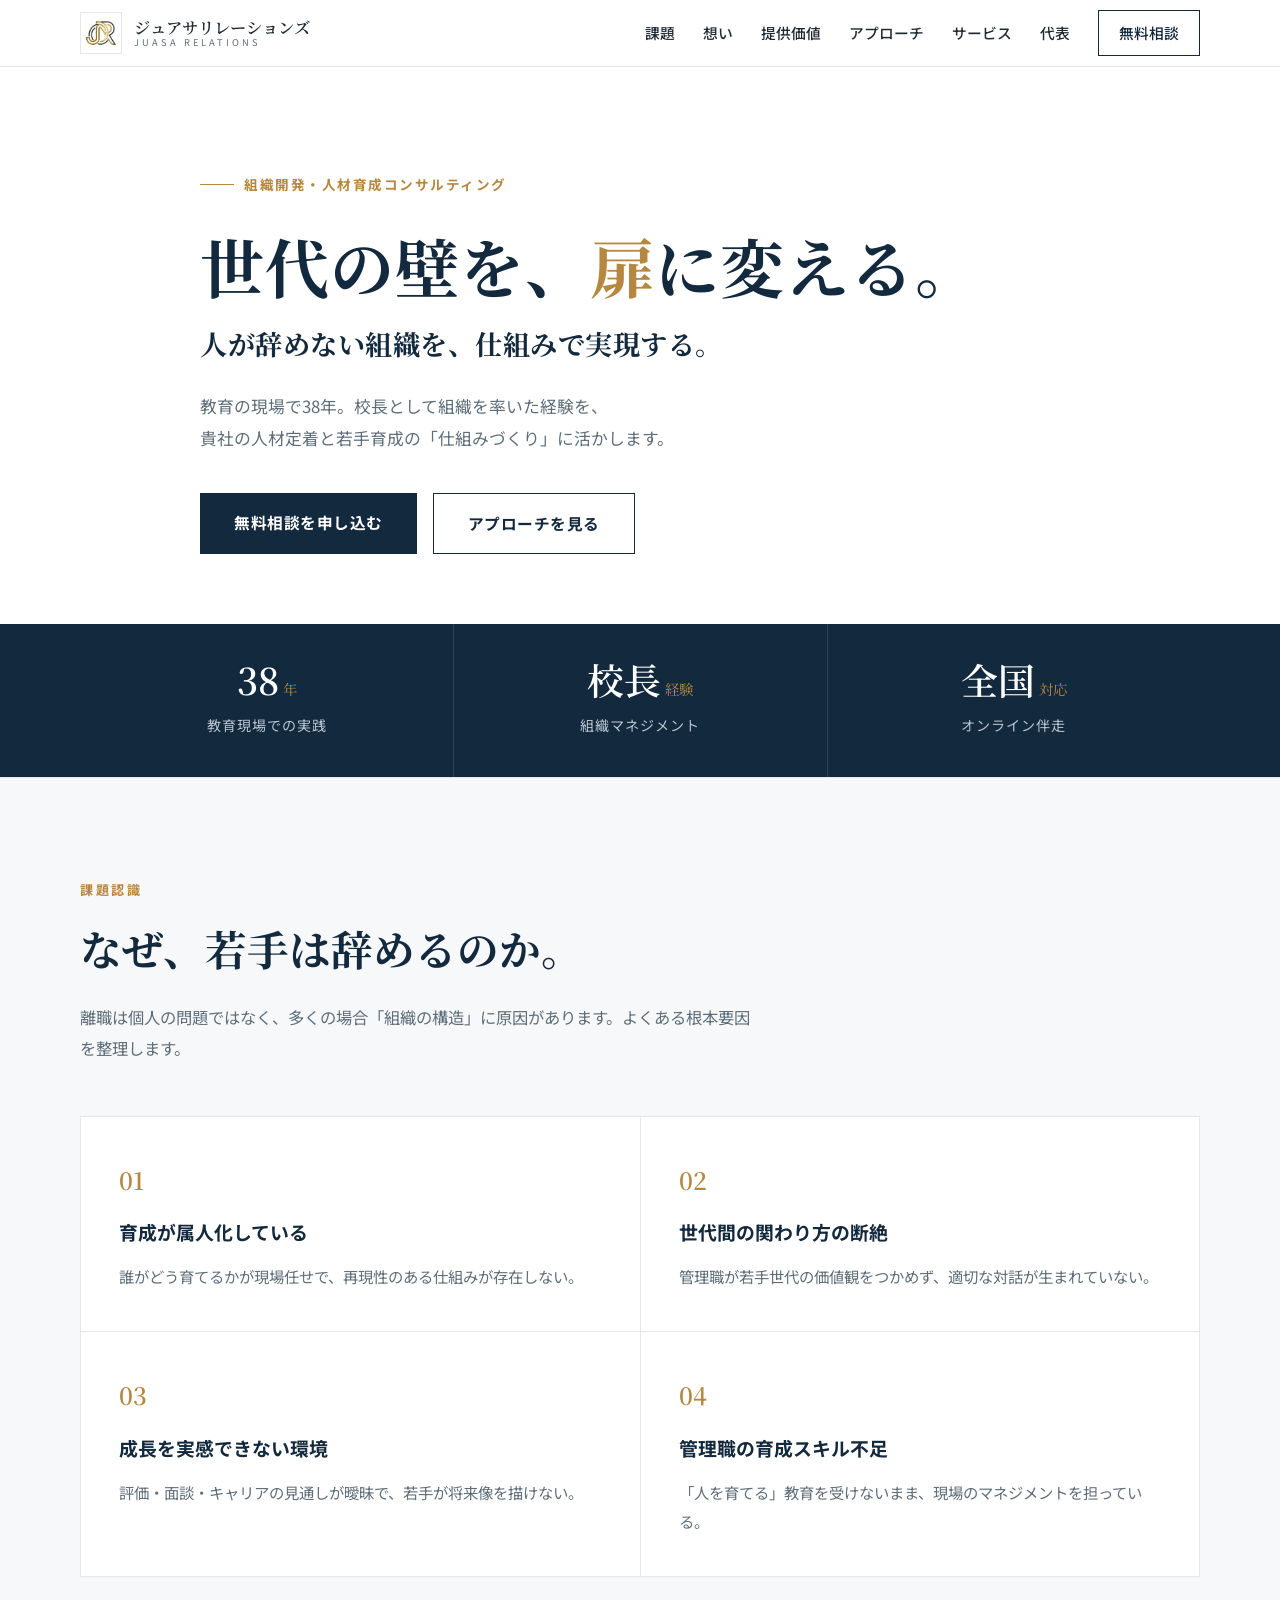
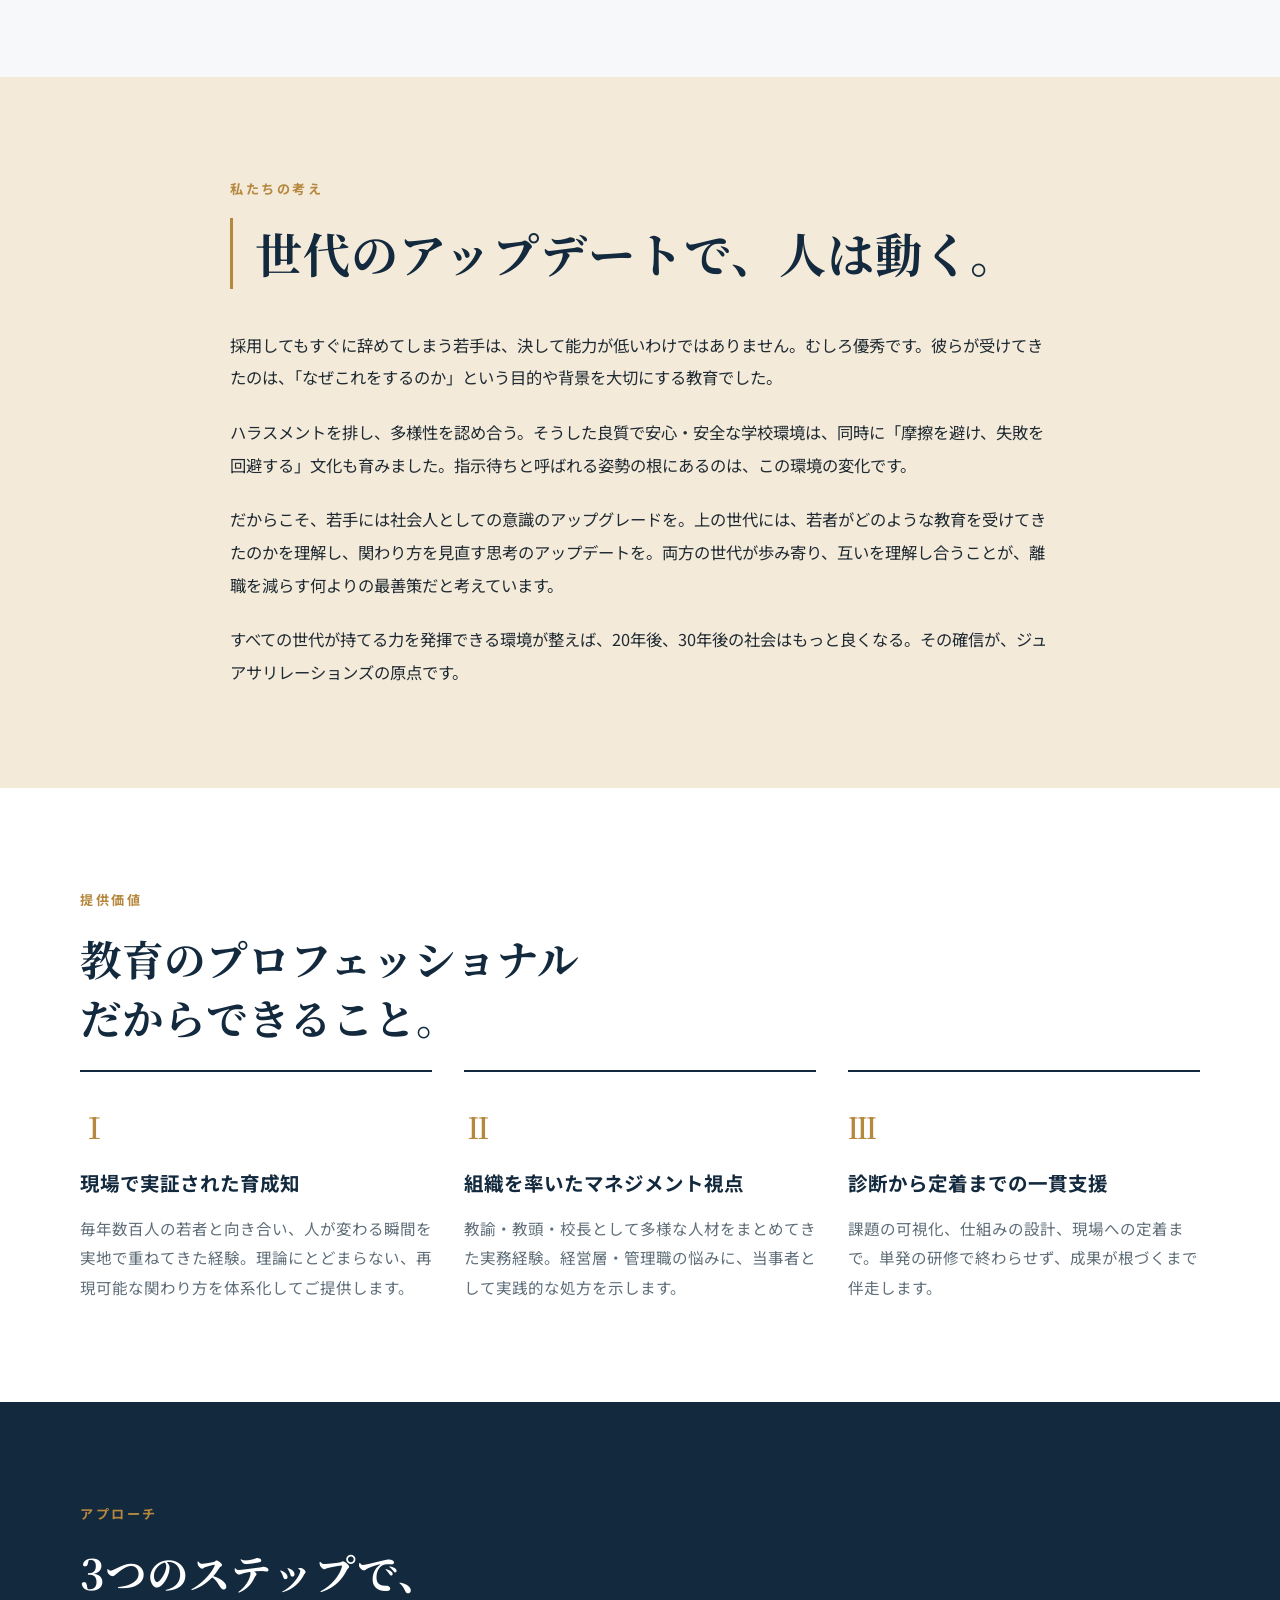
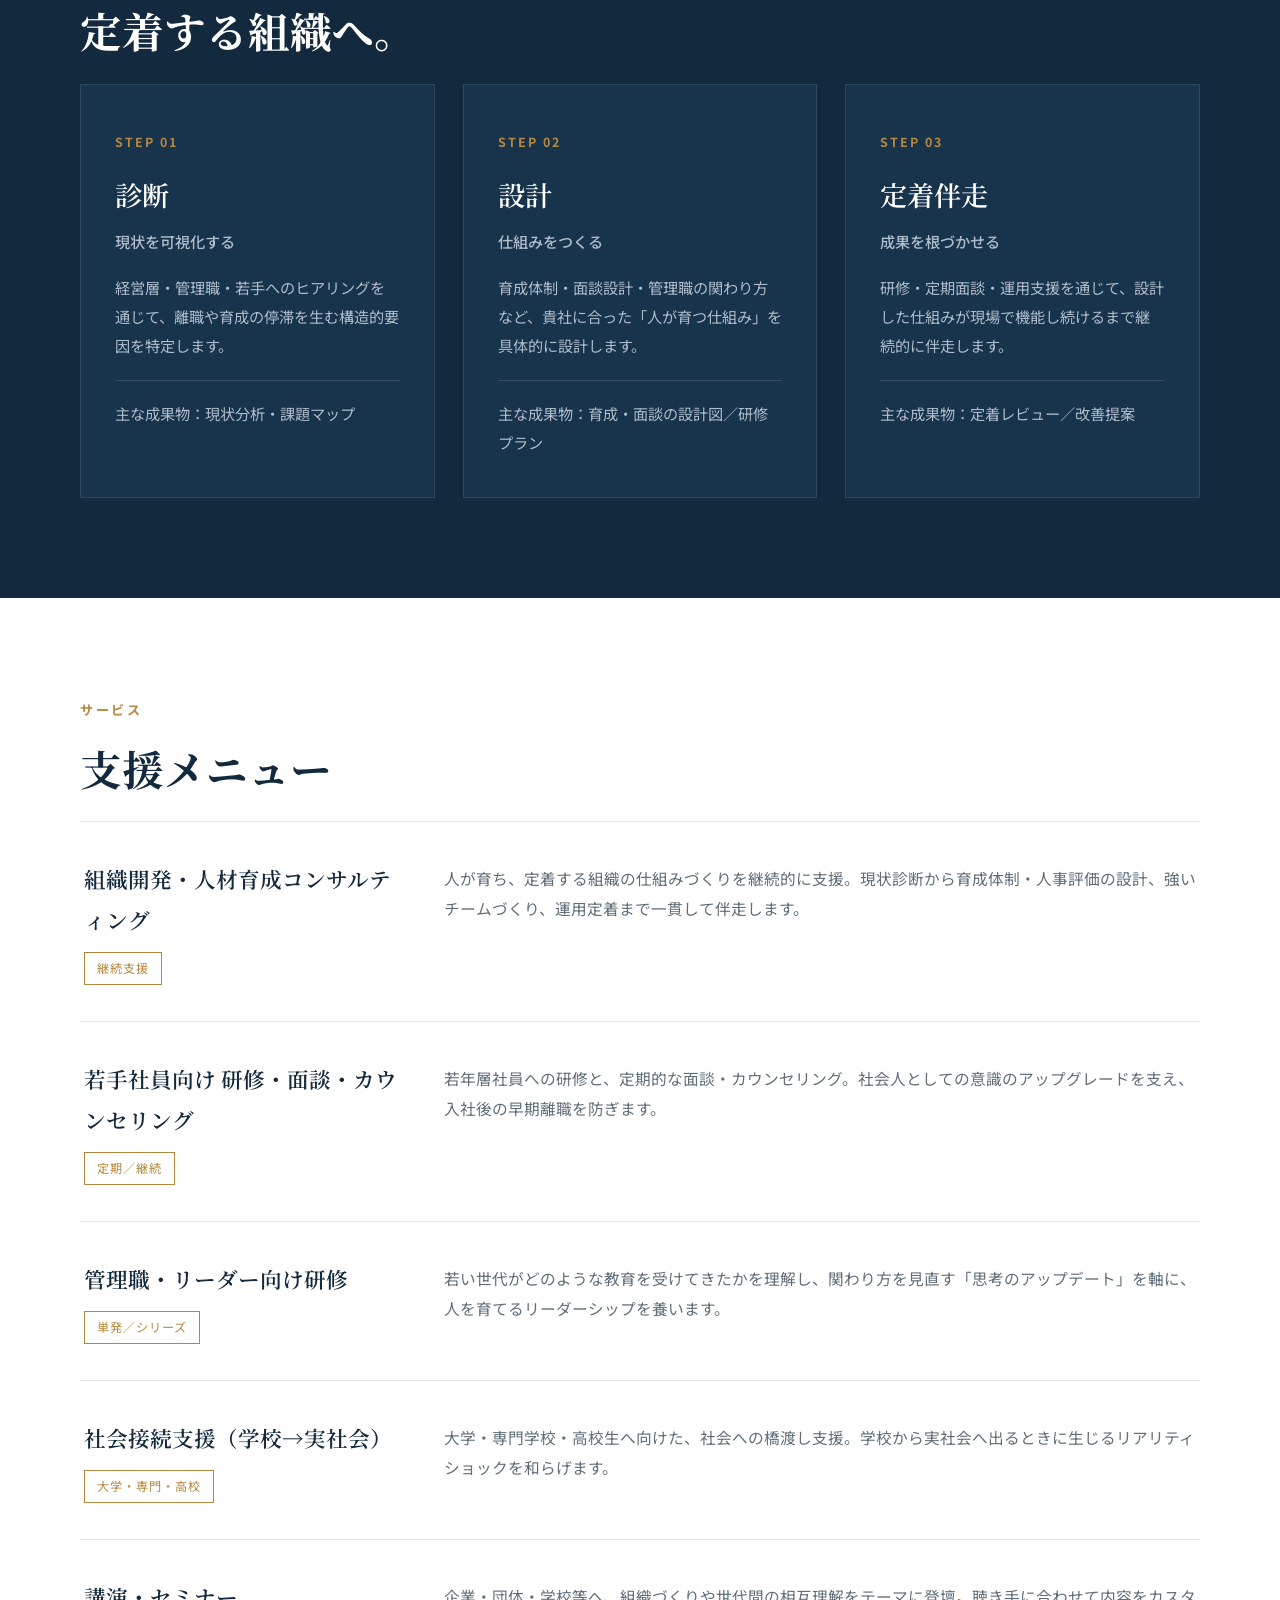
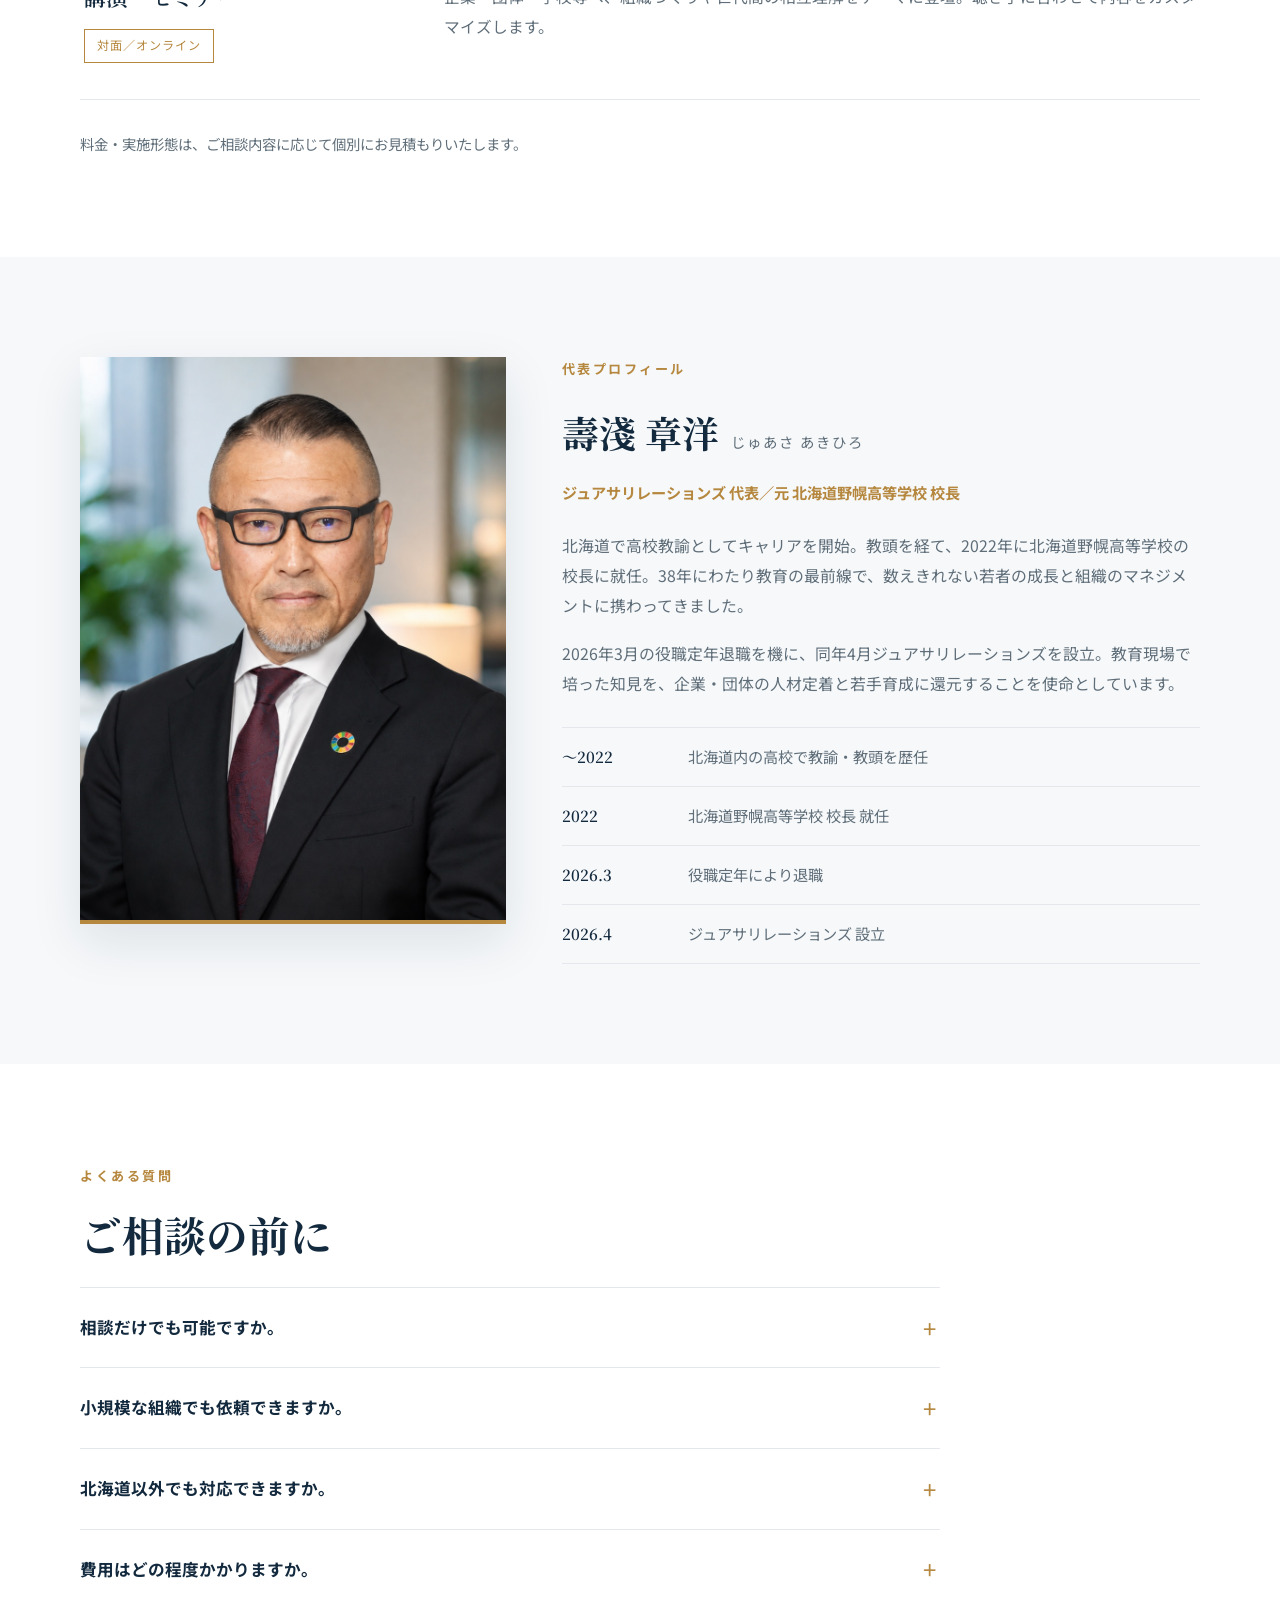
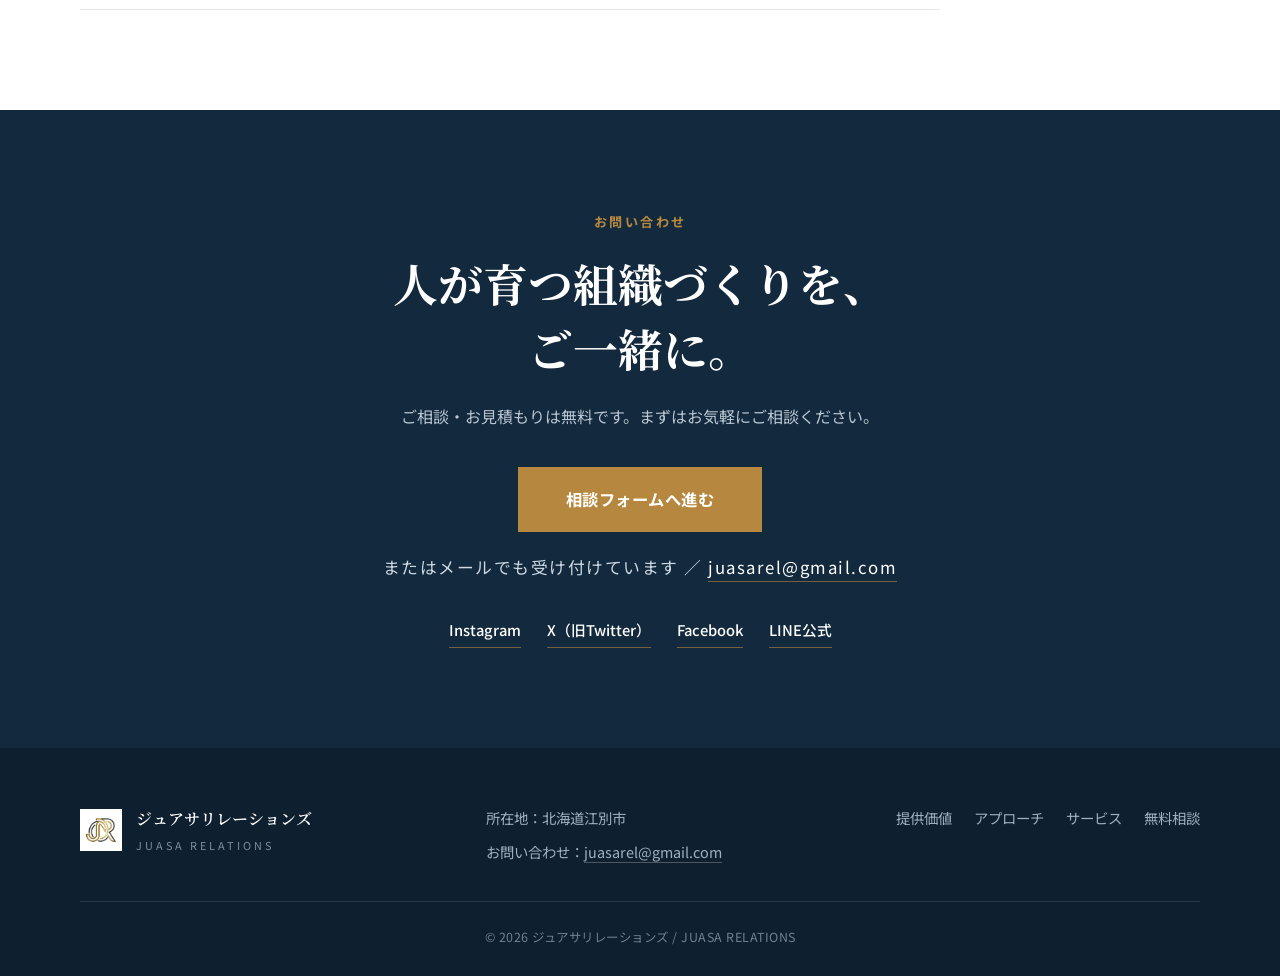
==== commit bca650c2: "feat: 正式ロゴ（屋号ロゴマーク・JRモノグラム）を反映、logo.jpg→logo.png Co-Authored-By: Claude Opus 4.8 <noreply@anthropic." ====
--- a/index.html
+++ b/index.html
@@ -39,7 +39,7 @@
 <!-- Preloader -->
 <div class="preloader" id="preloader" aria-hidden="true">
   <div class="preloader-inner">
-    <img src="images/logo.jpg" alt="" class="preloader-mark">
+    <img src="images/logo.png" alt="" class="preloader-mark">
     <span class="preloader-name">ジュアサリレーションズ</span>
     <span class="preloader-sub">JUASA RELATIONS</span>
     <span class="preloader-bar"></span>
@@ -49,7 +49,7 @@
 <header class="site-header" id="top">
   <div class="container header-inner">
     <a href="#top" class="brand">
-      <img src="images/logo.jpg" alt="ジュアサリレーションズ" class="brand-logo">
+      <img src="images/logo.png" alt="ジュアサリレーションズ" class="brand-logo">
       <span class="brand-name">ジュアサリレーションズ<small>JUASA RELATIONS</small></span>
     </a>
     <nav class="nav" id="nav">
@@ -304,7 +304,7 @@
 <footer class="site-footer">
   <div class="container footer-inner">
     <div class="footer-brand">
-      <img src="images/logo.jpg" alt="ジュアサリレーションズ" class="brand-logo">
+      <img src="images/logo.png" alt="ジュアサリレーションズ" class="brand-logo">
       <div>
         <p class="footer-name">ジュアサリレーションズ</p>
         <p class="footer-sub">JUASA RELATIONS</p>
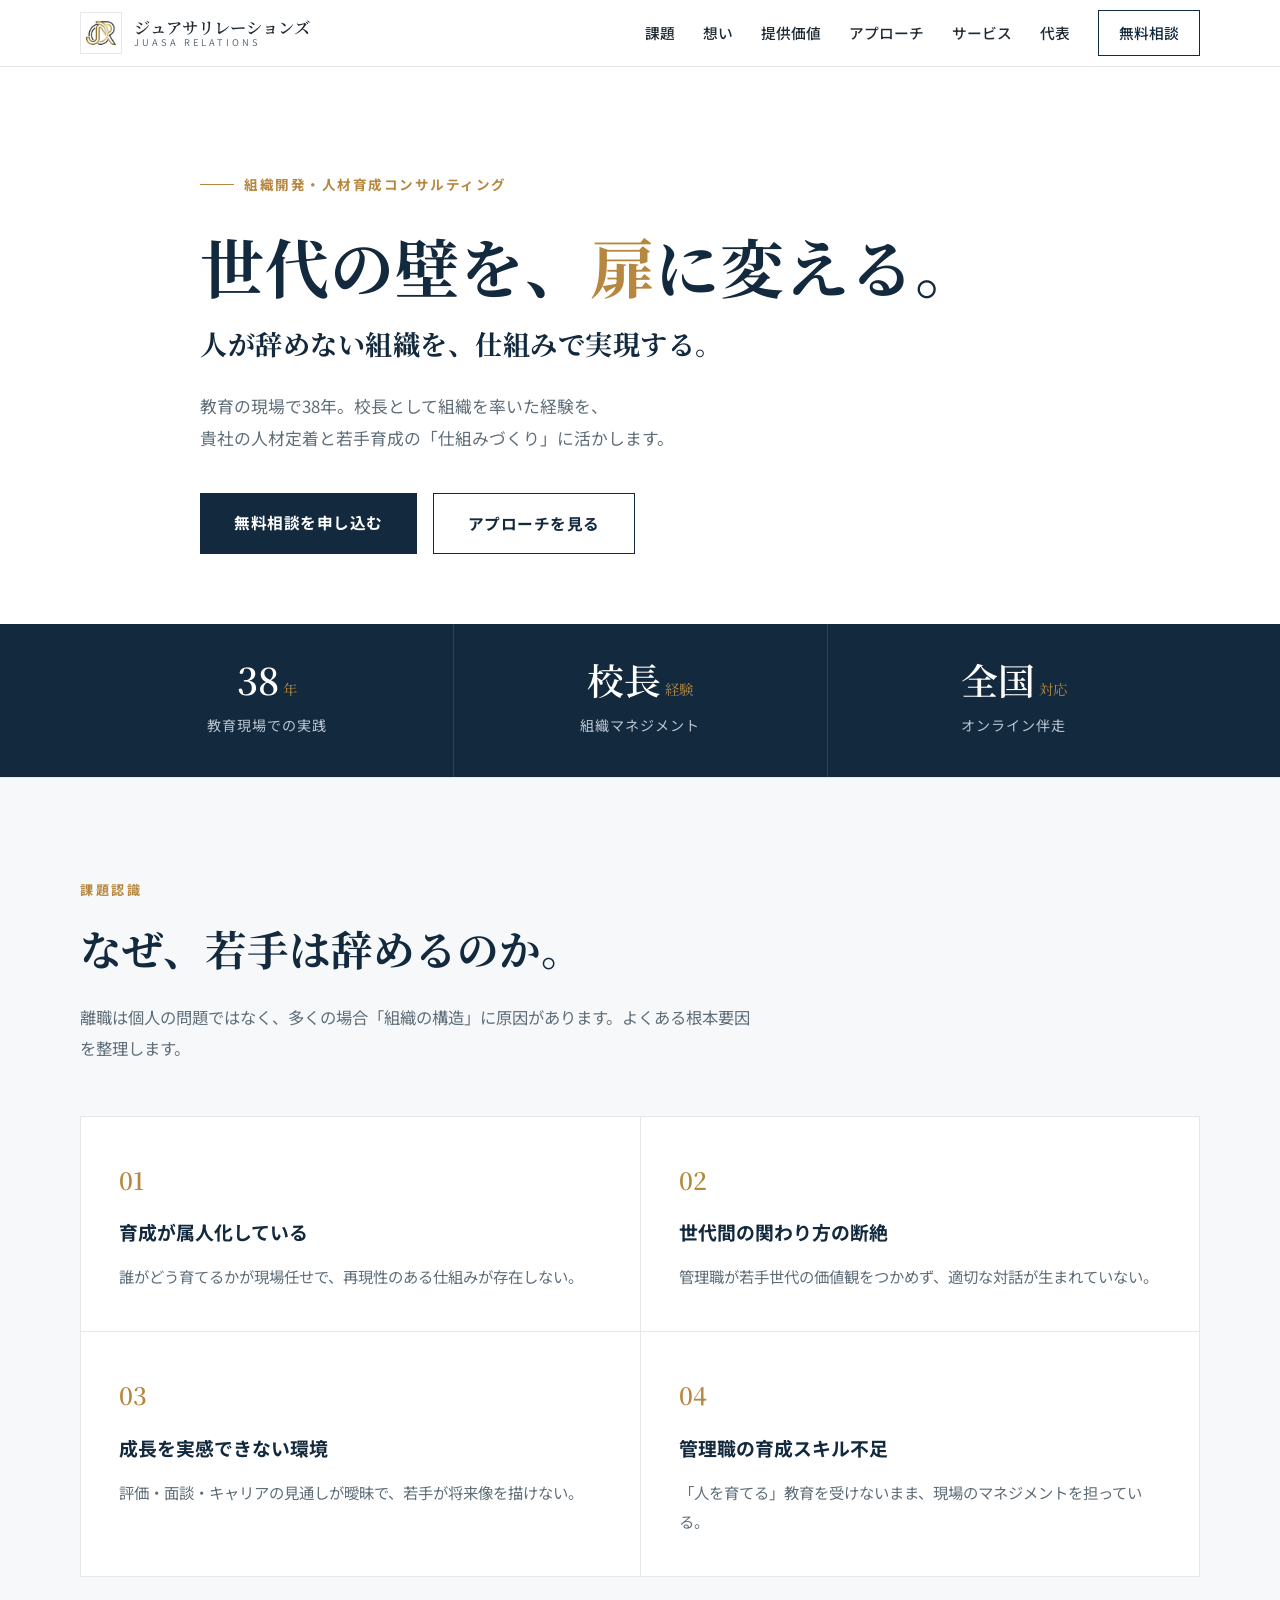
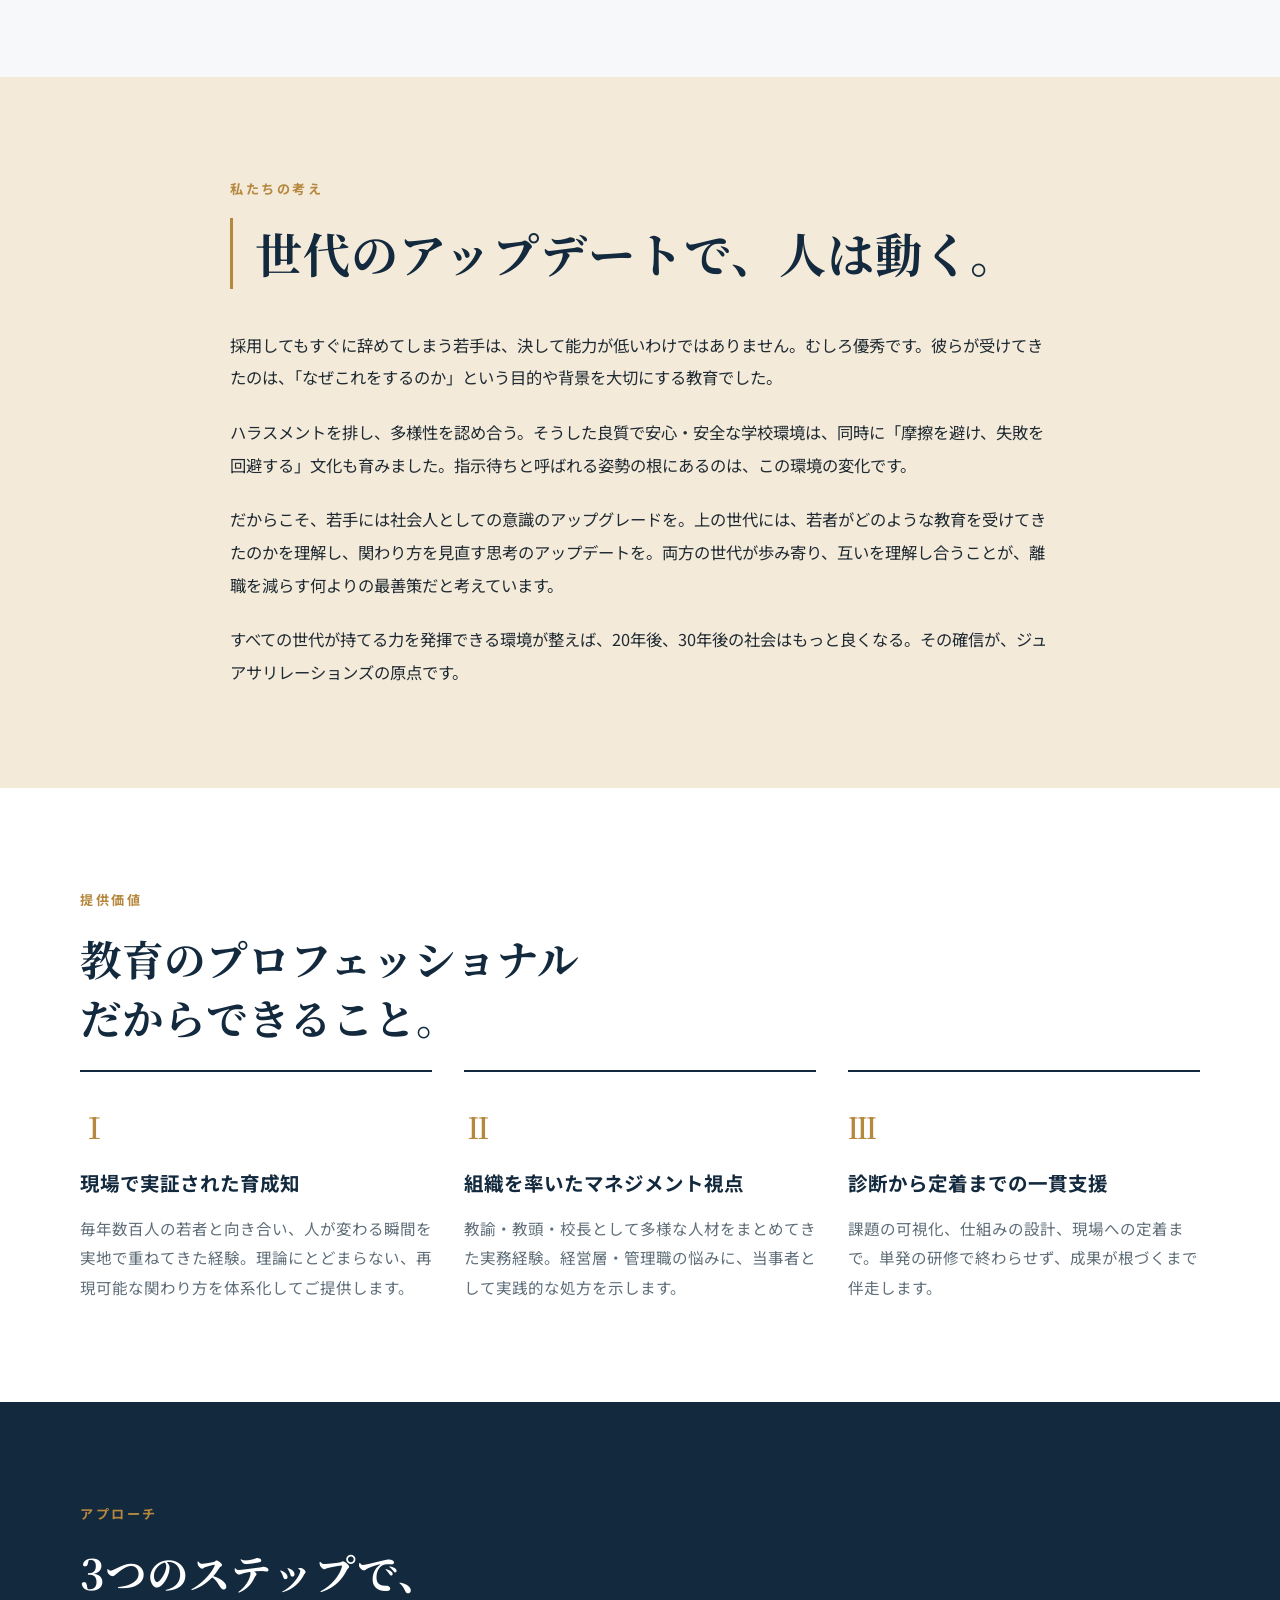
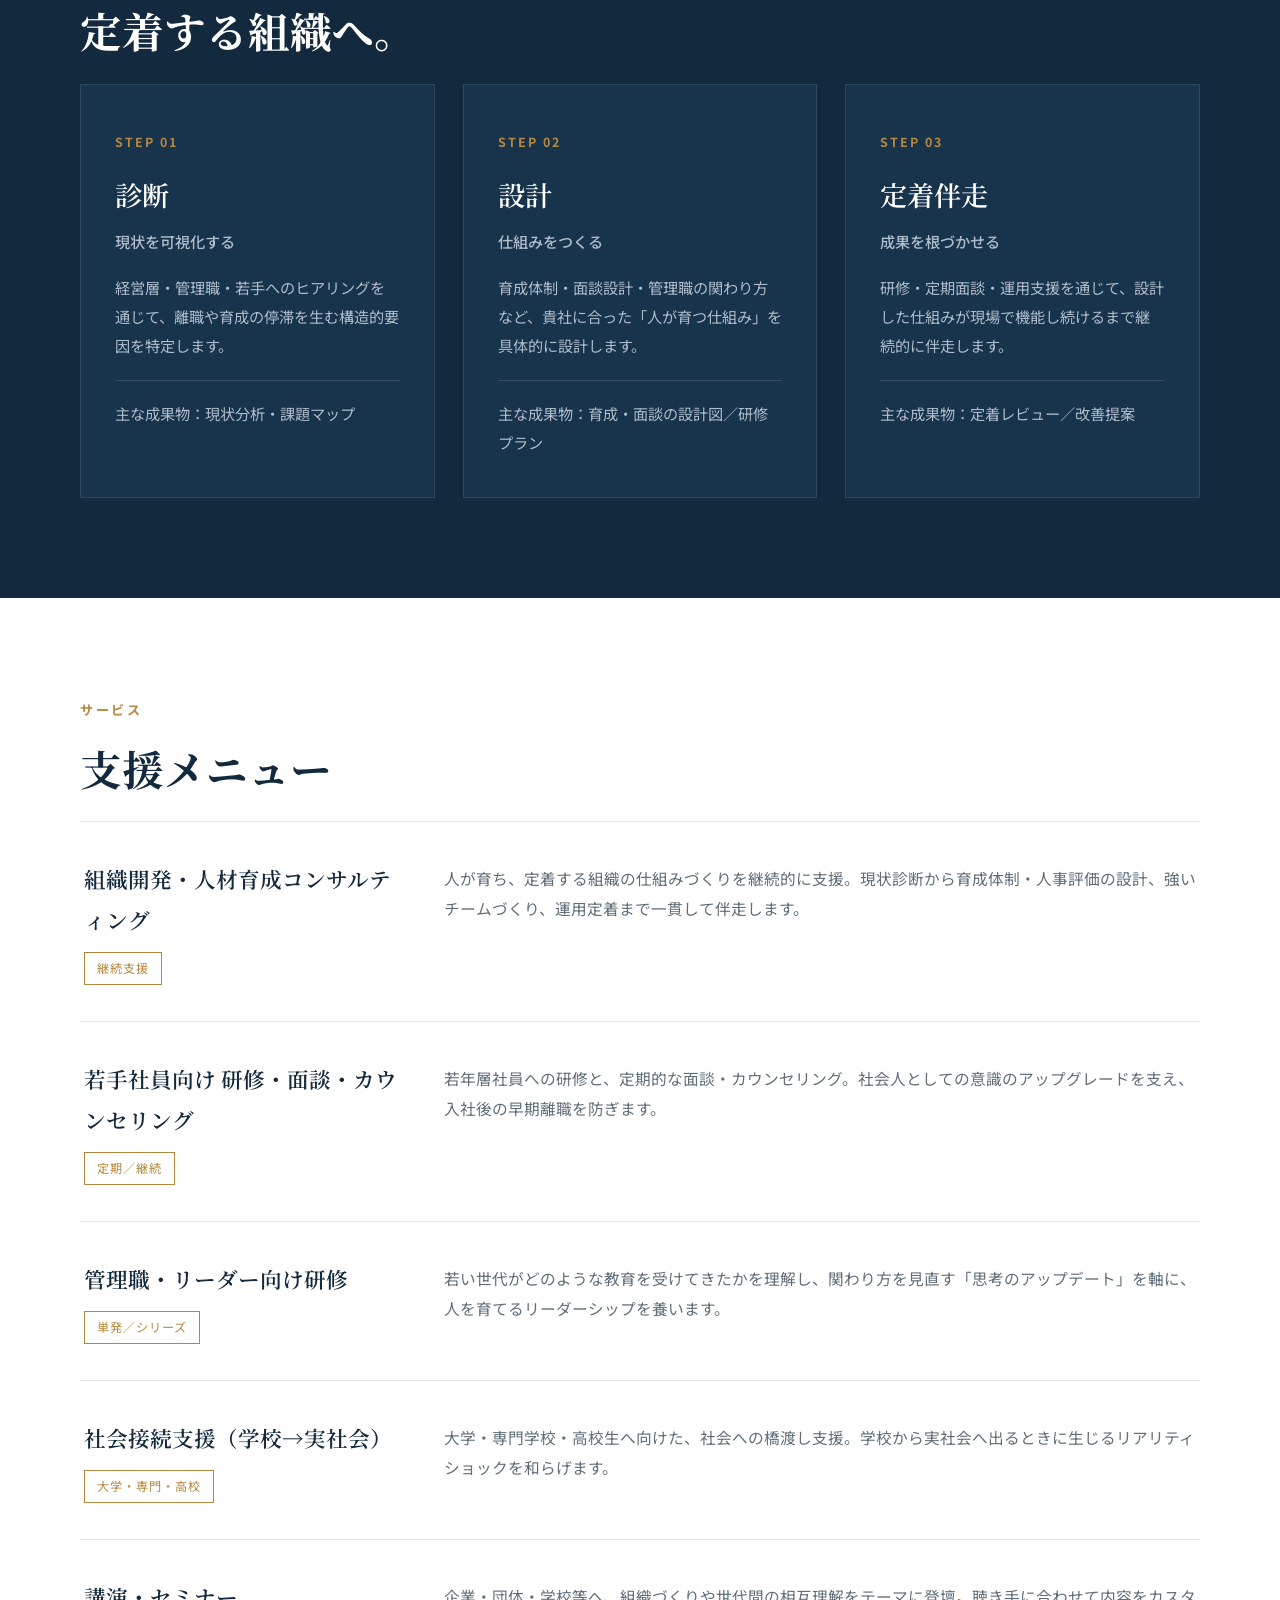
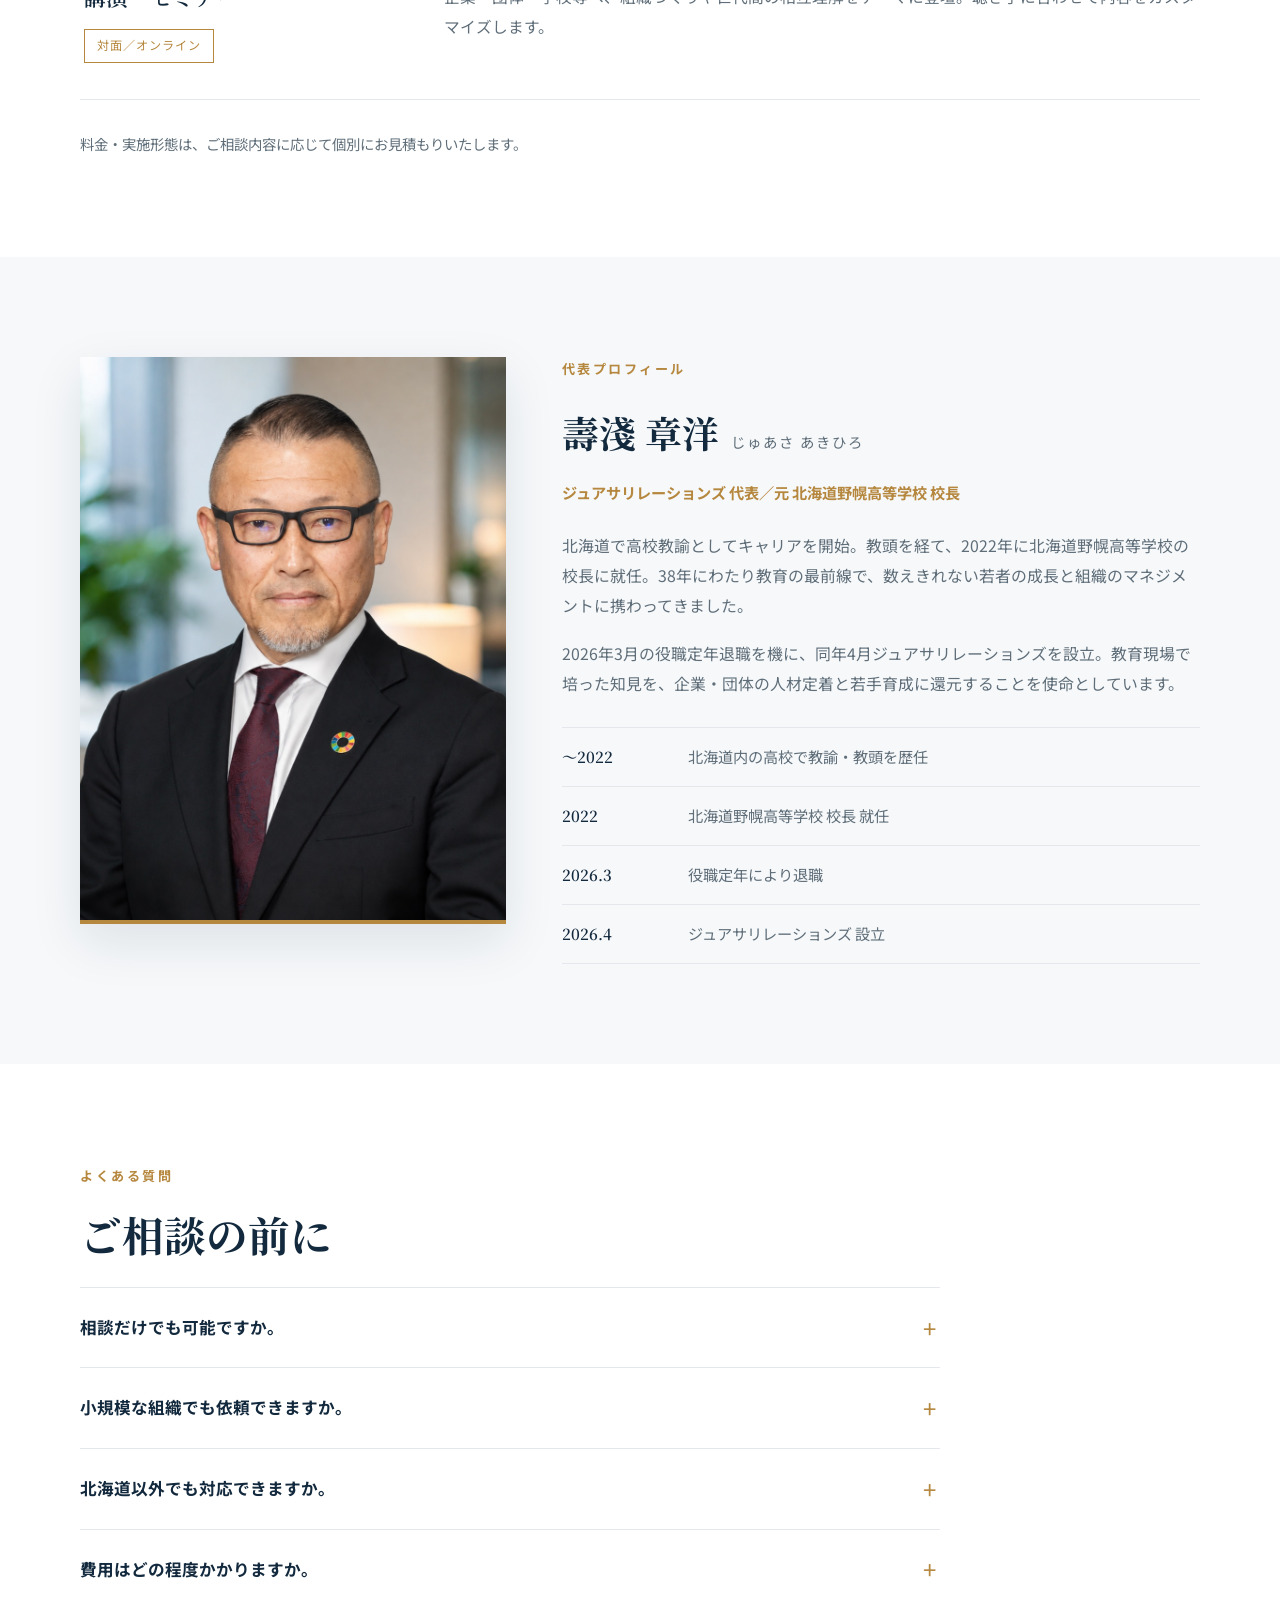
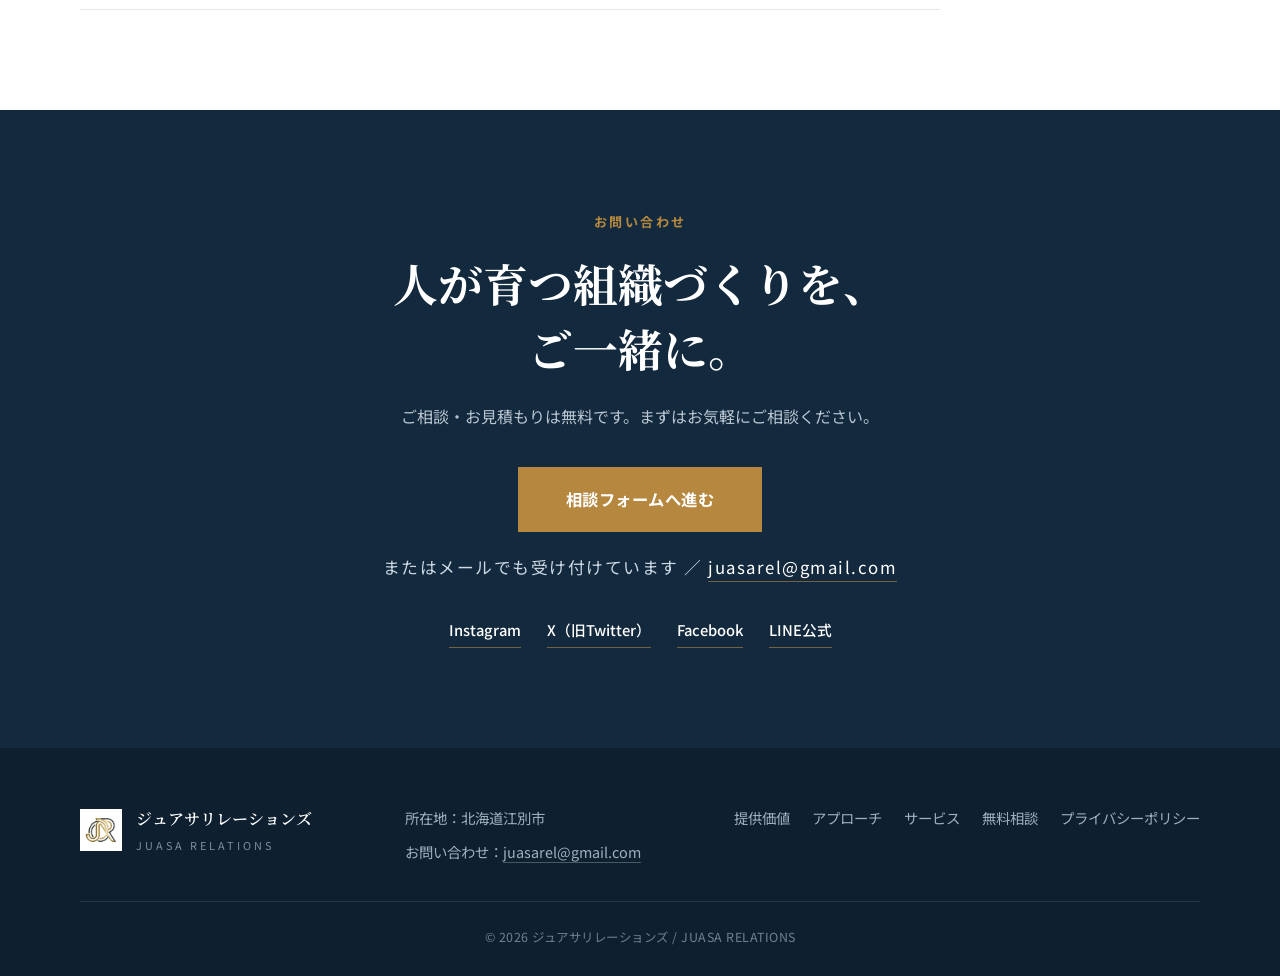
==== commit b67041c6: "feat: プライバシーポリシーページ追加＋フッター/同意文/sitemapにリンク追加 Co-Authored-By: Claude Opus 4.8 <noreply@anthropic.com>" ====
--- a/index.html
+++ b/index.html
@@ -3,14 +3,16 @@
 <head>
 <meta charset="UTF-8">
 <meta name="viewport" content="width=device-width, initial-scale=1.0">
-<meta name="robots" content="noindex, nofollow">
+<meta name="robots" content="index, follow">
 <title>ジュアサリレーションズ｜組織開発・人材育成コンサルティング</title>
 <meta name="description" content="北海道江別市のジュアサリレーションズ。元高校校長 壽淺章洋が、教育現場で培った組織マネジメントの知見をもとに、企業の人材定着と若手育成を診断・設計・定着まで一貫して支援します。">
 <meta name="theme-color" content="#13293d">
+<link rel="canonical" href="https://juasa-relations.jp/">
 
 <meta property="og:type" content="website">
+<meta property="og:url" content="https://juasa-relations.jp/">
 <meta property="og:title" content="ジュアサリレーションズ｜組織開発・人材育成コンサルティング">
-<meta property="og:description" content="教育現場38年・校長経験をもとに、人が辞めない組織を「仕組み」で実現します。">
+<meta property="og:description" content="校長経験で培った組織マネジメントの知見をもとに、人が辞めない組織を「仕組み」で実現します。">
 <meta property="og:locale" content="ja_JP">
 <meta property="og:site_name" content="ジュアサリレーションズ">
 
@@ -319,6 +321,7 @@
       <a href="#approach">アプローチ</a>
       <a href="#service">サービス</a>
       <a href="contact.html">無料相談</a>
+      <a href="privacy.html">プライバシーポリシー</a>
     </nav>
   </div>
   <p class="copyright">&copy; 2026 ジュアサリレーションズ / JUASA RELATIONS</p>
